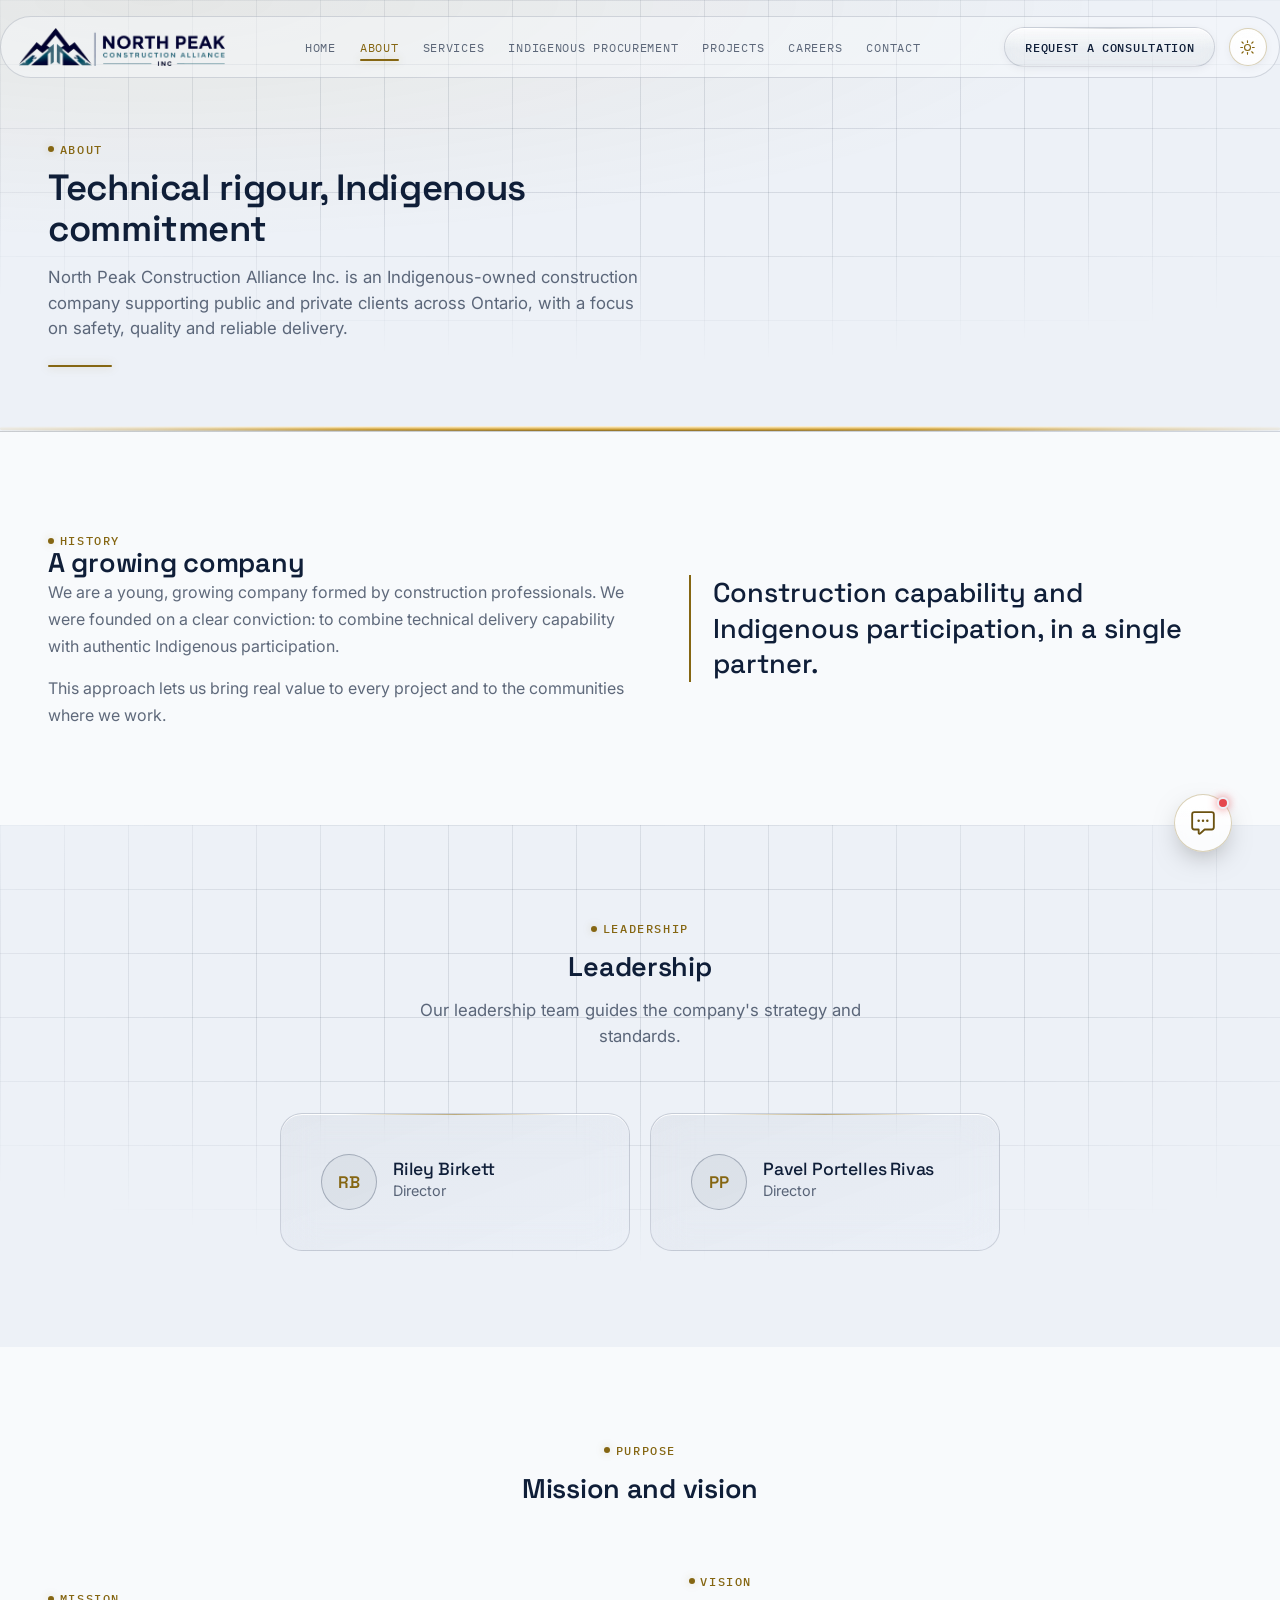
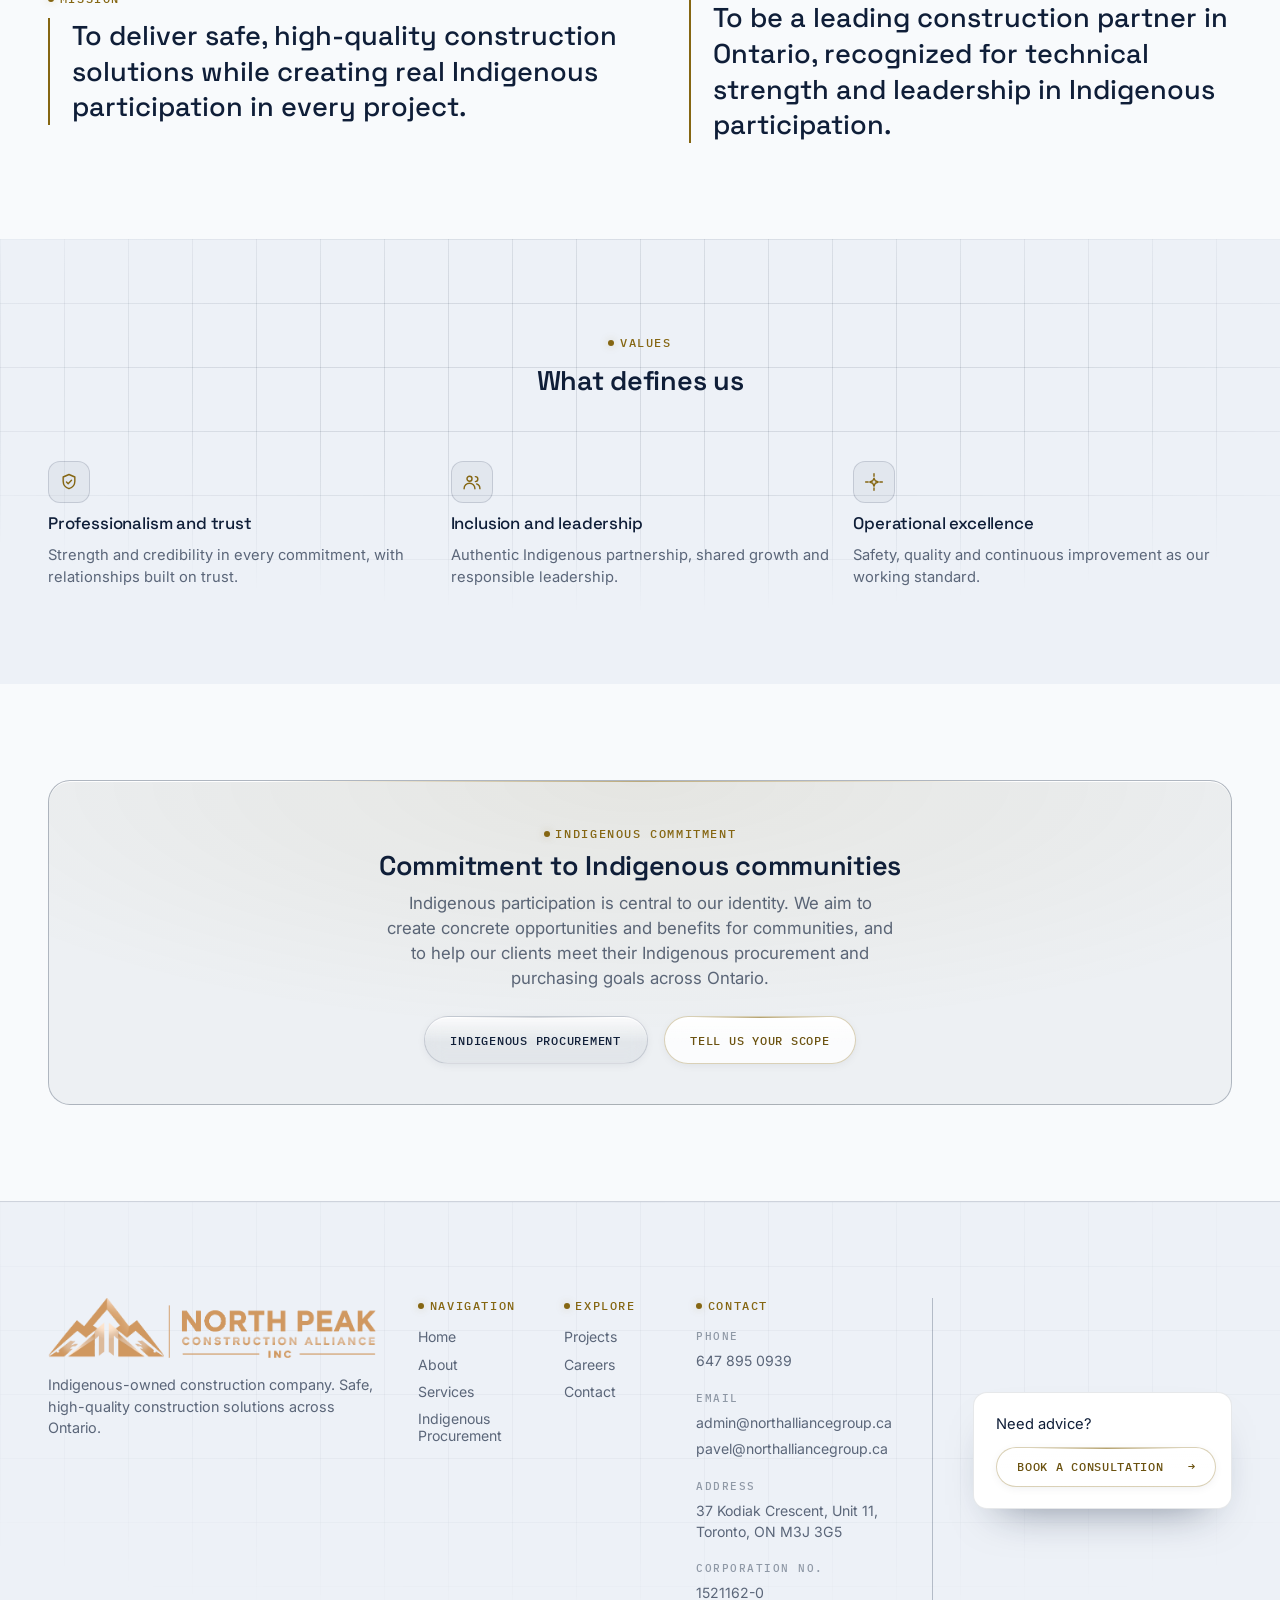
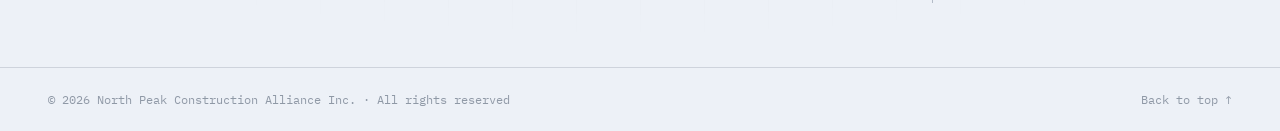
==== about/index.html @ 13656dee "Add files via upload" ====
<!DOCTYPE html>
<html lang="en">
<head>
<meta charset="UTF-8">
<!-- ═══════════════════════════════════════════════════════════
     TRANSICIONES ENTRE PÁGINAS (View Transitions API)
     Activa el fundido nativo del navegador al navegar entre páginas.
     Elimina el parpadeo blanco que aparecía en cada clic.
     Es una API NATIVA: sin librerías, sin peso añadido. Los navegadores
     que no la soportan simplemente navegan como siempre — no se rompe
     nada. La animación en sí se define en layout.css.
═══════════════════════════════════════════════════════════ -->
<meta name="view-transition" content="same-origin">
<!-- Aplica el tema guardado ANTES de que se pinte la página, para
     evitar un parpadeo (flash) del tema por defecto al cargar. -->
<script>
(function () {
  try {
    var saved = localStorage.getItem('etexca-theme');
    document.documentElement.setAttribute('data-theme', saved === 'dark' ? 'dark' : 'light');
  } catch (e) {
    document.documentElement.setAttribute('data-theme', 'dark');
  }
})();
</script>
<meta name="viewport" content="width=device-width, initial-scale=1.0">
<title>About — North Peak Construction Alliance</title>
<meta name="description" content="North Peak Construction Alliance Inc.: an Indigenous-owned construction company. Meet our leadership and learn our history, mission, vision and values.">

<!-- ASUNCIÓN: dominio placeholder — reemplazar cuando exista el dominio real -->
<link rel="canonical" href="https://northalliancegroup.ca/about">

<!-- Open Graph / redes sociales -->
<meta property="og:type" content="website">
<meta property="og:url" content="https://northalliancegroup.ca/about">
<meta property="og:site_name" content="North Peak Construction Alliance">
<meta property="og:title" content="About — North Peak Construction Alliance">
<meta property="og:description" content="North Peak Construction Alliance Inc.: an Indigenous-owned construction company. Meet our leadership and learn our history, mission, vision and values.">
<meta property="og:locale" content="en_CA">
<meta property="og:image" content="https://northalliancegroup.ca/images/og-image.jpg">
<meta property="og:image:width" content="1200">
<meta property="og:image:height" content="630">
<meta property="og:image:alt" content="North Peak Construction Alliance Inc. — Indigenous-owned construction, Ontario-wide">

<meta name="twitter:card" content="summary_large_image">
<meta name="twitter:title" content="About — North Peak Construction Alliance">
<meta name="twitter:image" content="https://northalliancegroup.ca/images/og-image.jpg">
<meta name="twitter:description" content="North Peak Construction Alliance Inc.: an Indigenous-owned construction company. Meet our leadership and learn our history, mission, vision and values.">

<meta name="robots" content="index, follow, max-image-preview:large, max-snippet:-1, max-video-preview:-1">
<meta name="theme-color" content="#EDF1F7" media="(prefers-color-scheme: light)">
<meta name="theme-color" content="#070C16" media="(prefers-color-scheme: dark)">
<link rel="icon" href="/favicon.svg" type="image/svg+xml">

<!-- Tipografías del sistema de diseño v2 (Space Grotesk / Inter / IBM Plex Mono) -->
<link rel="preconnect" href="https://fonts.googleapis.com">
<link rel="preconnect" href="https://fonts.gstatic.com" crossorigin>
<link href="https://fonts.googleapis.com/css2?family=Space+Grotesk:wght@500;600&family=Inter:wght@400;500;600&family=IBM+Plex+Mono:wght@400;500&display=swap" rel="stylesheet">

<link rel="stylesheet" href="/css/tokens.css?v=63">
<link rel="stylesheet" href="/css/style.css?v=63">
<link rel="stylesheet" href="/css/layout.css?v=63">
<link rel="stylesheet" href="/css/header.css?v=63">
<link rel="stylesheet" href="/css/components.css?v=63">
<link rel="stylesheet" href="/css/chatbot.css?v=4">

<!-- ═══ Google Search Console: pega tu código de verificación (método "etiqueta HTML") ═══ -->
<meta name="google-site-verification" content="xJvoHJ7ZN1tag7xE8sJ88pCRUm-I1h6pEgs8XWe0L8o">

<!-- ═══ Google Analytics (GA4): reemplaza G-XXXXXXXXXX por tu ID de medición real ═══ -->
<script async src="https://www.googletagmanager.com/gtag/js?id=G-XXXXXXXXXX"></script>
<script>
  window.dataLayer = window.dataLayer || [];
  function gtag(){dataLayer.push(arguments);}
  gtag('js', new Date());
  gtag('config', 'G-XXXXXXXXXX');
</script>

<!-- Datos estructurados (Schema.org) — así entiende Google qué es la
     empresa, dónde está y qué ofrece. Habilita resultados enriquecidos. -->
<script type="application/ld+json">
{
  "@context": "https://schema.org",
  "@graph": [
    {
      "@type": "BreadcrumbList",
      "@id": "https://northalliancegroup.ca/about#breadcrumb",
      "itemListElement": [
        {
          "@type": "ListItem",
          "position": 1,
          "name": "Home",
          "item": "https://northalliancegroup.ca/"
        },
        {
          "@type": "ListItem",
          "position": 2,
          "name": "About",
          "item": "https://northalliancegroup.ca/about"
        }
      ]
    },
    {
      "@type": "AboutPage",
      "@id": "https://northalliancegroup.ca/about#webpage",
      "url": "https://northalliancegroup.ca/about",
      "name": "About — North Peak Construction Alliance",
      "description": "North Peak Construction Alliance Inc.: an Indigenous-owned construction company. Meet our leadership and learn our history, mission, vision and values.",
      "isPartOf": {
        "@id": "https://northalliancegroup.ca/#website"
      },
      "about": {
        "@id": "https://northalliancegroup.ca/#organization"
      },
      "inLanguage": "en-CA",
      "primaryImageOfPage": {
        "@type": "ImageObject",
        "url": "https://northalliancegroup.ca/images/og-image.jpg"
      },
      "breadcrumb": {
        "@id": "https://northalliancegroup.ca/about#breadcrumb"
      }
    },
    {
      "@type": "Organization",
      "@id": "https://northalliancegroup.ca/#organization",
      "name": "North Peak Construction Alliance Inc.",
      "url": "https://northalliancegroup.ca/"
    }
  ]
}
</script>
</head>
<body>

<!-- ═══════════════════════════════════════════
     HEADER — BLOQUE COMPARTIDO (idéntico en las 7 páginas).
     Lo único que cambia respecto a index.html: aria-current="page"
     está en el enlace "Nosotros".
═══════════════════════════════════════════════ -->
<header class="site-header">
  <div class="container site-header__row">
    <a href="/" class="site-header__mark" aria-label="North Peak Construction Alliance — Home">
      <img class="site-header__logo site-header__logo--dark" src="/images/logo-horizontal.webp" alt="North Peak Construction Alliance Inc.">
      <img class="site-header__logo site-header__logo--light" src="/images/logo-horizontal-light.webp" alt="" aria-hidden="true">
      <img class="site-header__logo site-header__logo--mark" src="/images/logo-mark.webp" alt="" aria-hidden="true">
      <img class="site-header__logo site-header__logo--mark-light" src="/images/logo-mark-light.webp" alt="" aria-hidden="true">
    </a>
    <nav class="site-nav" id="site-nav">
      <a href="/">Home</a>
      <a href="/about" aria-current="page">About</a>
      <a href="/services">Services</a>
      <a href="/indigenous-procurement">Indigenous Procurement</a>
      <a href="/projects">Projects</a>
      <a href="/careers">Careers</a>
      <a href="/contact">Contact</a>
      <a href="/contact" class="site-nav__cta btn btn--ghost btn--sm">Request a consultation</a>
      <div class="site-nav__tools">
        <a class="wa-btn" href="https://wa.me/16478950939" target="_blank" rel="noopener" aria-label="WhatsApp">
          <svg viewBox="0 0 24 24" width="16" height="16" fill="currentColor" aria-hidden="true">
            <path d="M12.04 2C6.58 2 2.13 6.45 2.13 11.91c0 1.75.46 3.45 1.32 4.95L2 22l5.25-1.38a9.9 9.9 0 0 0 4.79 1.22h.01c5.46 0 9.91-4.45 9.91-9.91S17.5 2 12.04 2Zm0 18.02h-.01a8.2 8.2 0 0 1-4.19-1.15l-.3-.18-3.12.82.83-3.04-.2-.31a8.15 8.15 0 0 1-1.26-4.35c0-4.53 3.7-8.22 8.25-8.22 2.2 0 4.27.86 5.83 2.42a8.16 8.16 0 0 1 2.41 5.81c0 4.53-3.7 8.2-8.24 8.2Zm4.52-6.15c-.25-.13-1.47-.72-1.69-.8-.23-.09-.39-.13-.56.12-.16.25-.64.8-.78.97-.14.16-.29.18-.54.06-.25-.13-1.05-.39-1.99-1.23-.74-.65-1.23-1.46-1.38-1.71-.14-.25-.01-.38.11-.51.11-.11.25-.29.37-.43.13-.14.17-.25.25-.41.08-.16.04-.31-.02-.43-.06-.12-.56-1.35-.76-1.84-.2-.48-.4-.42-.56-.43h-.48c-.16 0-.43.06-.65.31-.22.25-.85.83-.85 2.03s.87 2.35.99 2.51c.12.16 1.71 2.61 4.15 3.66.58.25 1.03.4 1.38.51.58.19 1.11.16 1.53.1.47-.07 1.47-.6 1.68-1.18.21-.58.21-1.07.14-1.18-.06-.11-.22-.17-.47-.29Z"/>
          </svg>
          <span>WhatsApp</span>
        </a>
      <button type="button" class="theme-toggle theme-toggle--nav" id="theme-toggle-nav" aria-label="Toggle theme" aria-pressed="false" title="Toggle theme">
          <span class="theme-toggle__icon theme-toggle__icon--sun" aria-hidden="true">
            <svg viewBox="0 0 24 24" fill="none" stroke="currentColor" stroke-width="1.6" stroke-linecap="round">
              <circle cx="12" cy="12" r="4.2"></circle>
              <line x1="12" y1="2.5" x2="12" y2="5"></line>
              <line x1="12" y1="19" x2="12" y2="21.5"></line>
              <line x1="4.2" y1="4.2" x2="6" y2="6"></line>
              <line x1="18" y1="18" x2="19.8" y2="19.8"></line>
              <line x1="2.5" y1="12" x2="5" y2="12"></line>
              <line x1="19" y1="12" x2="21.5" y2="12"></line>
              <line x1="4.2" y1="19.8" x2="6" y2="18"></line>
              <line x1="18" y1="6" x2="19.8" y2="4.2"></line>
            </svg>
          </span>
          <span class="theme-toggle__icon theme-toggle__icon--moon" aria-hidden="true">
            <svg viewBox="0 0 24 24" fill="none" stroke="currentColor" stroke-width="1.6" stroke-linecap="round" stroke-linejoin="round">
              <path d="M20 14.5A8.5 8.5 0 1 1 9.5 4a7 7 0 0 0 10.5 10.5z"></path>
            </svg>
          </span>
        </button>
        </div>
    </nav>
    <div class="site-header__actions">
      <a href="/contact" class="btn btn--ghost btn--sm site-header__cta"><span class="btn__full">Request a consultation</span><span class="btn__short">Consultation</span></a>
      <button type="button" class="theme-toggle" id="theme-toggle" aria-label="Toggle theme" aria-pressed="false" title="Toggle theme">
        <span class="theme-toggle__icon theme-toggle__icon--sun" aria-hidden="true">
          <svg viewBox="0 0 24 24" fill="none" stroke="currentColor" stroke-width="1.6" stroke-linecap="round">
            <circle cx="12" cy="12" r="4.2"></circle>
            <line x1="12" y1="2.5" x2="12" y2="5"></line>
            <line x1="12" y1="19" x2="12" y2="21.5"></line>
            <line x1="4.2" y1="4.2" x2="6" y2="6"></line>
            <line x1="18" y1="18" x2="19.8" y2="19.8"></line>
            <line x1="2.5" y1="12" x2="5" y2="12"></line>
            <line x1="19" y1="12" x2="21.5" y2="12"></line>
            <line x1="4.2" y1="19.8" x2="6" y2="18"></line>
            <line x1="18" y1="6" x2="19.8" y2="4.2"></line>
          </svg>
        </span>
        <span class="theme-toggle__icon theme-toggle__icon--moon" aria-hidden="true">
          <svg viewBox="0 0 24 24" fill="none" stroke="currentColor" stroke-width="1.6" stroke-linecap="round" stroke-linejoin="round">
            <path d="M20 14.5A8.5 8.5 0 1 1 9.5 4a7 7 0 0 0 10.5 10.5z"></path>
          </svg>
        </span>
      </button>
    </div>
    <button class="site-header__toggle" id="nav-toggle" aria-label="Open menu" aria-expanded="false">
      <span></span><span></span><span></span>
    </button>
  </div>
</header>

<!-- ═══════════════════════════════════════════
     § CABECERA DE PÁGINA (banner sin foto)
═══════════════════════════════════════════════ -->
<section class="page-hero grid-texture" id="nosotros">
  <div class="container">
    <div class="page-hero__inner reveal">
      <span class="readout">About</span>
      <h1>Technical rigour, Indigenous commitment</h1>
      <p class="lede">North Peak Construction Alliance Inc. is an Indigenous-owned construction company supporting public and private clients across Ontario, with a focus on safety, quality and reliable delivery.</p>
      <div class="page-hero__rule"></div>
    </div>
  </div>
</section>

<!-- ═══════════════════════════════════════════
     § HISTORIA — split texto / declaración
═══════════════════════════════════════════════ -->
<section class="section" id="historia" style="background:var(--void-soft);">
  <div class="container split">
    <div class="reveal reveal-left">
      <span class="readout">History</span>
      <h2>A growing company</h2>
      <p>We are a young, growing company formed by construction professionals. We were founded on a clear conviction: to combine technical delivery capability with authentic Indigenous participation.</p>
      <p>This approach lets us bring real value to every project and to the communities where we work.</p>
    </div>
    <div class="reveal reveal-right">
      <p class="statement">Construction capability and Indigenous participation, in a single partner.</p>
    </div>
  </div>
</section>

<!-- ═══════════════════════════════════════════
     § DIRECCIÓN — tarjetas de perfil (iniciales)
═══════════════════════════════════════════════ -->
<section class="section grid-texture" id="equipo" style="background:var(--void);">
  <div class="container">
    <div class="section-head reveal">
      <span class="readout">Leadership</span>
      <h2>Leadership</h2>
      <p class="lede">Our leadership team guides the company's strategy and standards.</p>
    </div>
    <div class="profile-grid reveal-stagger">
      <div class="profile-card glass-panel reveal" style="--i:0;">
        <span class="profile-card__avatar">RB</span>
        <div><h3>Riley Birkett</h3><p>Director</p></div>
      </div>
      <div class="profile-card glass-panel reveal" style="--i:1;">
        <span class="profile-card__avatar">PP</span>
        <div><h3>Pavel Portelles Rivas</h3><p>Director</p></div>
      </div>
    </div>
  </div>
</section>

<!-- ═══════════════════════════════════════════
     § MISIÓN Y VISIÓN — dos declaraciones a la par
═══════════════════════════════════════════════ -->
<section class="section" id="mvv" style="background:var(--void-soft);">
  <div class="container">
    <div class="section-head reveal">
      <span class="readout">Purpose</span>
      <h2>Mission and vision</h2>
    </div>
    <div class="split">
      <div class="reveal reveal-left">
        <span class="readout">Mission</span>
        <p class="statement" style="margin-top:0.7rem;">To deliver safe, high-quality construction solutions while creating real Indigenous participation in every project.</p>
      </div>
      <div class="reveal reveal-right">
        <span class="readout">Vision</span>
        <p class="statement" style="margin-top:0.7rem;">To be a leading construction partner in Ontario, recognized for technical strength and leadership in Indigenous participation.</p>
      </div>
    </div>
  </div>
</section>

<!-- ═══════════════════════════════════════════
     § VALORES — características con ícono
═══════════════════════════════════════════════ -->
<section class="section grid-texture" id="valores" style="background:var(--void);">
  <div class="container">
    <div class="section-head reveal">
      <span class="readout">Values</span>
      <h2>What defines us</h2>
    </div>
    <div class="feature-grid reveal-stagger">
      <div class="feature reveal reveal-left" style="--i:0;">
        <span class="feature__icon"><svg viewBox="0 0 24 24" fill="none" stroke="currentColor" stroke-width="1.7" stroke-linecap="round" stroke-linejoin="round"><path d="M12 3l7 3v5c0 4.5-3 7.6-7 9-4-1.4-7-4.5-7-9V6z"/><path d="M9 12l2 2 4-4"/></svg></span>
        <h3>Professionalism and trust</h3>
        <p>Strength and credibility in every commitment, with relationships built on trust.</p>
      </div>
      <div class="feature reveal reveal-up" style="--i:1;">
        <span class="feature__icon"><svg viewBox="0 0 24 24" fill="none" stroke="currentColor" stroke-width="1.7" stroke-linecap="round" stroke-linejoin="round"><circle cx="9" cy="8" r="3"/><path d="M2.5 20a6.5 6.5 0 0 1 13 0"/><path d="M16 5.5a3 3 0 0 1 0 6"/><path d="M21.5 20a6 6 0 0 0-4-5.7"/></svg></span>
        <h3>Inclusion and leadership</h3>
        <p>Authentic Indigenous partnership, shared growth and responsible leadership.</p>
      </div>
      <div class="feature reveal reveal-right" style="--i:2;">
        <span class="feature__icon"><svg viewBox="0 0 24 24" fill="none" stroke="currentColor" stroke-width="1.7" stroke-linecap="round" stroke-linejoin="round"><path d="M12 2v3M12 19v3M2 12h3M19 12h3"/><path d="M12 7.5l1.5 3L17 12l-3.5 1.5L12 17l-1.5-3.5L7 12l3.5-1.5z"/></svg></span>
        <h3>Operational excellence</h3>
        <p>Safety, quality and continuous improvement as our working standard.</p>
      </div>
    </div>
  </div>
</section>

<!-- ═══════════════════════════════════════════
     § COMPROMISO INDÍGENA — banda CTA de cierre
═══════════════════════════════════════════════ -->
<section class="section" id="compromiso-indigena" style="background:var(--void-soft);">
  <div class="container">
    <div class="cta-band reveal">
      <span class="readout">Indigenous commitment</span>
      <h2>Commitment to Indigenous communities</h2>
      <p class="lede">Indigenous participation is central to our identity. We aim to create concrete opportunities and benefits for communities, and to help our clients meet their Indigenous procurement and purchasing goals across Ontario.</p>
      <div class="cta-band__actions">
        <a href="/indigenous-procurement" class="btn btn--ghost"><span class="btn__full">Indigenous procurement</span><span class="btn__short">Procurement</span></a>
        <a href="/contact" class="btn btn--primary"><span class="btn__full">Tell us your scope</span><span class="btn__short">Tell us</span></a>
      </div>
    </div>
  </div>
</section>

<!-- ═══════════════════════════════════════════
     FOOTER — BLOQUE COMPARTIDO (idéntico en las 7 páginas).
═══════════════════════════════════════════════ -->
<footer class="site-footer grid-texture">
  <div class="container site-footer__top">
    <div class="site-footer__brand">
      <a href="/" class="site-footer__mark" aria-label="North Peak Construction Alliance — Home">
        <img loading="lazy" decoding="async" class="site-footer__logo site-footer__logo--dark" src="/images/logo-footer-light.webp" alt="North Peak Construction Alliance Inc.">
        <img loading="lazy" decoding="async" class="site-footer__logo site-footer__logo--light" src="/images/logo-horizontal-light.webp" alt="" aria-hidden="true">
      </a>
      <p class="site-footer__tagline">Indigenous-owned construction company. Safe, high-quality construction solutions across Ontario.</p>
    </div>

    <div class="site-footer__col">
      <span class="readout">Navigation</span>
      <nav class="site-footer__links">
        <a href="/">Home</a>
        <a href="/about">About</a>
        <a href="/services">Services</a>
        <a href="/indigenous-procurement">Indigenous Procurement</a>
      </nav>
    </div>

    <div class="site-footer__col">
      <span class="readout">Explore</span>
      <nav class="site-footer__links">
        <a href="/projects">Projects</a>
        <a href="/careers">Careers</a>
        <a href="/contact">Contact</a>
      </nav>
    </div>

    <div class="site-footer__col">
      <span class="readout">Contact</span>
      <ul class="site-footer__contact">
        <li><span class="meta-label">Phone</span><a href="tel:+16478950939" style="color:inherit; text-decoration:none;">647 895 0939</a></li>
        <li><span class="meta-label">Email</span><a href="mailto:admin@northalliancegroup.ca" style="color:inherit; text-decoration:none;">admin@northalliancegroup.ca</a><a href="mailto:pavel@northalliancegroup.ca" style="color:inherit; text-decoration:none;">pavel@northalliancegroup.ca</a></li>
        <li><span class="meta-label">Address</span>37 Kodiak Crescent, Unit 11, Toronto, ON M3J 3G5</li>
        <li><span class="meta-label">Corporation No.</span>1521162-0</li>
      </ul>
    </div>

    <div class="site-footer__aside">
      <div class="site-footer__cta">
        <span class="site-footer__cta-text">Need advice?</span>
        <a href="/contact" class="btn btn--primary btn--sm">Book a consultation<span class="btn__arrow" aria-hidden="true">&#8594;</span></a>
      </div>
    </div>
  </div>

  <div class="container site-footer__bottom">
    <span>© <span id="year"></span> North Peak Construction Alliance Inc. · All rights reserved</span>
    <a href="#top" class="site-footer__top-link">Back to top ↑</a>
  </div>
</footer>

<script src="/js/main.js?v=22"></script>
<script src="/js/chatbot-kb.js?v=4"></script>
<script src="/js/chatbot.js?v=4"></script>

</body>
</html>
---- css/tokens.css ----
/* ═══════════════════════════════════════════════════════════
   TOKENS.CSS — Sistema de diseño — "Navy & Gold"
   ───────────────────────────────────────────────────────────
   DIRECCIÓN DE COLOR (importante para entender el resto):

   El logotipo aprobado por el cliente es azul marino + gris acero
   + blanco (es, literalmente, la Opción A del brief). El sitio
   estaba construido sobre la Opción C (negro / dorado / blanco),
   con TODOS los neutros en tono cálido (crema, marrón-negro). Un
   logo frío rodeado de neutros cálidos se lee como un objeto
   pegado encima — ese era el choque visual.

   Solución: se casan ambas paletas. El AZUL MARINO pasa a ser el
   color ESTRUCTURAL (fondos, texto, bordes, cristal) y el DORADO
   queda como ACENTO real (botones, readouts, líneas, glows). Es la
   combinación clásica de autoridad institucional — la adecuada para
   una constructora que va a licitaciones públicas.

   NOTA: la variable de acento se sigue llamando --cyan por
   compatibilidad con el resto del CSS. Su VALOR es dorado. No
   renombrar: está referenciada en todos los archivos.
═══════════════════════════════════════════════════════════ */

:root {

  /* ─── Superficie base (negro azulado — familia del logo) ─── */
  --void:            #070C16;
  --void-soft:       #0D1524;
  --void-elevated:   #16203A;

  /* ─── Cristal (tinte azul frío) ─── */
  --glass-fill:       rgba(150, 180, 235, 0.06);
  --glass-fill-hover: rgba(150, 180, 235, 0.11);
  --glass-border:     rgba(150, 180, 235, 0.17);
  --glass-border-strong: rgba(150, 180, 235, 0.32);
  --glass-blur:       18px;
  --glass-blur-sm:    10px;

  /* ─── Acento dorado (--cyan por compatibilidad) ─── */
  --cyan:             #D9B863;
  --cyan-dim:         rgba(217, 184, 99, 0.5);
  --cyan-glow:        rgba(217, 184, 99, 0.22);
  --amber:            #C09A3E;
  --amber-dim:        rgba(192, 154, 62, 0.55);

  /* ─── Texto (blanco frío) ─── */
  --text-primary:     #E8EEF9;
  --text-dim:         rgba(232, 238, 249, 0.66);
  --text-faint:       rgba(232, 238, 249, 0.40);
  --text-on-cyan:     #0A1224;

  /* ─── Líneas ─── */
  --rule:             rgba(150, 180, 235, 0.15);
  --rule-strong:      rgba(150, 180, 235, 0.27);

  /* ─── Tipografía ─── */
  --font-display: 'Space Grotesk', 'Helvetica Neue', sans-serif;
  --font-body:    'Inter', -apple-system, BlinkMacSystemFont, sans-serif;
  --font-mono:    'IBM Plex Mono', ui-monospace, SFMono-Regular, monospace;

  --fs-h1:    clamp(1.85rem, 1.1vw + 1.4rem, 2.5rem);
  --fs-h2:    clamp(1.4rem, 0.8vw + 1.05rem, 1.8rem);
  --fs-h3:    clamp(1.02rem, 0.35vw + 0.95rem, 1.15rem);
  --fs-lede:  clamp(0.98rem, 0.25vw + 0.92rem, 1.05rem);
  --fs-body:  1rem;
  --fs-label: 0.72rem;

  --lh-tight:   1.12;
  --lh-normal:  1.5;
  --lh-relaxed: 1.7;

  --ls-label: 0.14em;

  /* ─── Espaciado / grid ─── */
  --gutter:        clamp(1.25rem, 4vw, 3rem);
  --container-max: 1280px;

  --space-1: 0.5rem;
  --space-2: 1rem;
  --space-3: 1.5rem;
  --space-4: 2.5rem;
  --space-5: 4rem;
  --space-6: 6rem;

  /* ─── Bordes / radios ─── */
  --radius-sm: 8px;
  --radius-md: 14px;
  --radius-lg: 22px;
  --radius-pill: 999px;

  /* ═══ MOVIMIENTO ═══
     Tres curvas, cada una con un trabajo distinto. El `ease` por
     defecto del navegador (que el CSS usaba en 20 sitios) es plano y
     sin carácter: acelera y frena por igual, y por eso todo se siente
     genérico. Estas curvas arrancan rápido y frenan despacio, que es
     como se mueven las cosas en el mundo real.

     --ease-out  → LO HABITUAL. Hovers, colores, bordes. Arranca de
                   golpe y frena suave: el usuario percibe respuesta
                   INMEDIATA, que es lo que hace que una interfaz se
                   sienta rápida.
     --ease      → Entradas y movimientos grandes. Frenado muy marcado
                   (completa el 90% del recorrido en el primer tercio).
     --ease-soft → Movimientos continuos y suaves, sin protagonismo. */
  --ease:      cubic-bezier(0.16, 1, 0.3, 1);
  --ease-out:  cubic-bezier(0.22, 1, 0.36, 1);
  --ease-soft: cubic-bezier(0.4, 0, 0.2, 1);

  /* ═══ DURACIONES ═══
     Contraintuitivo pero cierto: RÁPIDO se siente CARO.
     Un hover de 300ms se percibe lento y pesado; a 140ms se siente
     instantáneo y sólido. Las duraciones largas se reservan para
     movimientos grandes, donde la distancia justifica el tiempo. */
  --dur-fast:  140ms;   /* hovers, colores, bordes — respuesta inmediata */
  --dur-base:  260ms;   /* paneles, menús, cambios de estado */
  --dur-slow:  500ms;   /* movimientos amplios */
  --dur-reveal: 700ms;  /* entrada al hacer scroll (antes: 1.3s, pesadísimo) */

  /* ─── Superficies traslúcidas (rgba(var(--x-rgb), alpha)) ─── */
  --surface-rgb:   13, 21, 36;
  --overlay-rgb:    7, 12, 22;
  --radial-accent: rgba(217, 184, 99, 0.10);
  --grid-line:     rgba(150, 180, 235, 0.07);
  /* Cristal del botón primario. El dorado va en el texto y en la luz
     del borde, nunca en el relleno: de ahí la sensación de calidad. */
  --btn-glass:     rgba(10, 18, 34, 0.72);
  --btn-text:      #E8C87A;   /* dorado claro: sobre cristal OSCURO */
  --btn-edge:      rgba(217, 184, 99, 0.35);
  --btn-sheen:            rgba(255, 255, 255, 0.06);  /* brillo superior */
  --btn-inner-light:      rgba(255, 255, 255, 0.10);
  --btn-inner-light-hover:rgba(255, 255, 255, 0.16);
  --btn-drop:             rgba(0, 0, 0, 0.40);        /* sombra proyectada */
  --btn-drop-hover:       rgba(0, 0, 0, 0.55);
  --btn-ghost-light:      rgba(255, 255, 255, 0.65);  /* luz del ghost: neutra */
  --btn-ghost-glow:       rgba(255, 255, 255, 0.07);

  /* ─── Capas ─── */
  --z-header:      100;
  --z-cta:         90;
  --z-hero-content: 5;
}

/* ═══════════════════════════════════════════════════════════
   MODO CLARO — [data-theme="light"] en <html>.
   ───────────────────────────────────────────────────────────
   Neutros FRÍOS (blanco perla / gris azulado), no crema cálida:
   así el azul marino del logo se asienta de forma natural en vez
   de leerse como un cuerpo extraño. El texto principal ES azul
   marino — el mismo tono del logo — lo que convierte al logotipo
   en el ancla cromática de la página, no en la excepción.
   El dorado se oscurece a bronce para conservar contraste AA
   sobre fondo claro, y se usa con moderación: es acento, no relleno.
═══════════════════════════════════════════════════════════ */
html[data-theme="light"] {
  --void:            #EDF1F7;
  --void-soft:       #F8FAFC;
  --void-elevated:   #DFE6F0;

  /* Cristal con tinte AZUL (antes marrón): unifica con el logo */
  --glass-fill:       rgba(15, 32, 62, 0.045);
  --glass-fill-hover: rgba(15, 32, 62, 0.09);
  --glass-border:     rgba(15, 32, 62, 0.15);
  --glass-border-strong: rgba(15, 32, 62, 0.28);

  /* Dorado → bronce profundo: mantiene el carácter de la Opción C
     con el contraste que exige un fondo claro. */
  --cyan:             #856612;
  --cyan-dim:         rgba(138, 106, 20, 0.55);
  --cyan-glow:        rgba(138, 106, 20, 0.15);
  --amber:            #705411;
  --amber-dim:        rgba(112, 84, 17, 0.5);

  /* Texto en AZUL MARINO — el mismo del logotipo */
  --text-primary:     #0F1E38;
  --text-dim:         rgba(15, 30, 56, 0.66);
  --text-faint:       rgba(15, 30, 56, 0.42);
  --text-on-cyan:     #FFFFFF;

  --rule:             rgba(15, 32, 62, 0.14);
  --rule-strong:      rgba(15, 32, 62, 0.26);

  --surface-rgb:      248, 250, 252;
  --overlay-rgb:      237, 241, 247;
  --radial-accent:    rgba(138, 106, 20, 0.08);
  --grid-line:        rgba(15, 32, 62, 0.11);
  /* Cristal CLARO para el tema claro: blanco translúcido con un velo
     cálido. El dorado sigue en el texto y la luz del borde, igual que
     en oscuro, pero sobre una base clara — así el botón pertenece a su
     tema en vez de parecer un recorte del modo oscuro. */
  --btn-glass:        rgba(255, 255, 255, 0.78);
  --btn-text:         #6B5210;   /* bronce oscuro: sobre cristal CLARO, legible */
  --btn-edge:         rgba(133, 102, 18, 0.30);
  /* En claro las sombras son AZULES SUAVES, no negras: una sombra negra
     sobre fondo perla ensucia y delata el "modo oscuro mal adaptado". */
  --btn-sheen:            rgba(255, 255, 255, 0.85);
  --btn-inner-light:      rgba(255, 255, 255, 0.95);
  --btn-inner-light-hover:rgba(255, 255, 255, 1);
  --btn-drop:             rgba(15, 30, 56, 0.12);
  --btn-drop-hover:       rgba(15, 30, 56, 0.20);
  --btn-ghost-light:      rgba(15, 30, 56, 0.35);     /* luz del ghost en claro */
  --btn-ghost-glow:       rgba(15, 30, 56, 0.05);
}
---- css/style.css ----
/* ═══════════════════════════════════════════════
   ETEXCA — style.css
   ───────────────────────────────────────────────
   Responsabilidad única: reset + tipografía base.
   Tokens en tokens.css, estructura en layout.css,
   header en header.css, componentes en components.css.
═══════════════════════════════════════════════ */

*, *::before, *::after {
  box-sizing: border-box;
  margin: 0;
  padding: 0;
}

html {
  scroll-behavior: smooth;
  font-size: 16px;
}

body {
  font-family: var(--font-body);
  background: var(--void);
  color: var(--text-primary);
  overflow-x: hidden;
  -webkit-font-smoothing: antialiased;
  transition: background-color 0.4s ease, color 0.4s ease;
}

img { max-width: 100%; display: block; }
a { color: inherit; }
button { font-family: inherit; cursor: pointer; }

::selection {
  background: var(--cyan-glow);
  color: var(--text-primary);
}

/* ═══════════════════════════════════════════════
   TIPOGRAFÍA BASE
═══════════════════════════════════════════════ */
h1, h2, h3, h4 {
  font-family: var(--font-display);
  line-height: var(--lh-tight);
  letter-spacing: -0.01em;
}

h1 { font-size: var(--fs-h1); font-weight: 600; }
h2 { font-size: var(--fs-h2); font-weight: 600; }
h3 { font-size: var(--fs-h3); font-weight: 500; }

p {
  font-size: var(--fs-body);
  line-height: var(--lh-relaxed);
}

.lede {
  font-size: var(--fs-lede);
  line-height: var(--lh-normal);
  color: var(--text-dim);
  max-width: 46ch;
}

/* Readout mono: etiquetas técnicas tipo "visor BIM" — coordenadas,
   escalas, referencias de sección. Sustituye a la numeración § */
.readout {
  font-family: var(--font-mono);
  font-size: var(--fs-label);
  font-weight: 500;
  letter-spacing: var(--ls-label);
  text-transform: uppercase;
  color: var(--cyan);
  display: inline-flex;
  align-items: center;
  gap: 0.5em;
}

.readout::before {
  content: '';
  width: 6px;
  height: 6px;
  border-radius: 50%;
  background: var(--cyan);
  box-shadow: 0 0 8px 1px var(--cyan-glow);
  flex-shrink: 0;
}

.meta-label {
  font-family: var(--font-mono);
  font-size: var(--fs-label);
  font-weight: 500;
  letter-spacing: var(--ls-label);
  text-transform: uppercase;
  color: var(--text-faint);
}

/* ═══════════════════════════════════════════════
   ACCESIBILIDAD
═══════════════════════════════════════════════ */
a:focus-visible,
button:focus-visible,
input:focus-visible,
textarea:focus-visible {
  outline: 2px solid var(--cyan);
  outline-offset: 3px;
  border-radius: 4px;
}

@media (prefers-reduced-motion: reduce) {
  html { scroll-behavior: auto; }
  body { transition: none; }
  * { animation-duration: 0.01ms !important; transition-duration: 0.01ms !important; }
}
---- css/layout.css ----
/* ═══════════════════════════════════════════════
   ETEXCA — layout.css
   ───────────────────────────────────────────────
   Responsabilidad única: estructura de página — contenedores,
   secciones full-bleed, hero/banner con imagen, textura de
   retícula ("blueprint grid") y el elemento firma: brackets de
   viewport tipo software BIM/CAD alrededor de paneles de cristal.

   PRINCIPIO CLAVE (hero + banner): la página se adapta a la
   imagen, no al revés. hero-bg.webp y servicios-bg.webp miden
   1600×667 px reales (ratio 2.398:1 — fijo, no se toca). Los
   marcos .hero__frame / .banner__frame usan
   `aspect-ratio: 1600 / 667`, EXACTAMENTE esa proporción, así
   que object-fit:cover nunca tiene que recortar ni un píxel: el
   marco y la imagen siempre tienen la misma forma, en cualquier
   ancho de pantalla. No hay huecos porque no hay descuadre que
   rellenar, y no hay zoom porque no hace falta agrandar nada
   para tapar bordes.
═══════════════════════════════════════════════ */

/* Nada puede desbordar a lo ancho: si algo se pasa un pixel, el móvil
   permite arrastrar la página a los lados y todo "se rompe". */
html,
body { overflow-x: clip; }

.container {
  max-width: var(--container-max);
  margin: 0 auto;
  padding-left: var(--gutter);
  padding-right: var(--gutter);
}

/* ─── Reveal al hacer scroll (js/main.js via IntersectionObserver) ─── */
.reveal {
  opacity: 0;
  transform: translateY(30px);
  /* --ease es una curva de "frenado brusco": completa ~90% del
     movimiento en el primer tercio del tiempo, así que aunque la
     duración sea larga, el ojo la percibe como un salto instantáneo
     seguido de nada. --ease-soft distribuye el movimiento de forma
     mucho más pareja durante toda la duración — por eso se elige
     aquí en vez de --ease. */
  transition: opacity var(--dur-reveal) var(--ease-soft), transform var(--dur-reveal) var(--ease-soft);
}
.reveal.is-visible { opacity: 1; transform: translateY(0); }

/* Contenido ya visible al cargar la página: aparece en su posición
   final SIN transición ni desplazamiento. Evita el "salto" de todo el
   contenido de la primera pantalla en cada carga. */
.reveal.no-anim,
.reveal-left.no-anim,
.reveal-right.no-anim {
  opacity: 1 !important;
  transform: none !important;
  transition: none !important;
}
/* Delay entre elementos de un grupo, subido a 160ms para que la
   cascada (tarjetas de servicios, tarjetas de eje) se lea como una
   secuencia clara, una por una. */
.reveal-stagger > * { transition-delay: calc(var(--i, 0) * 160ms); }

/* Variantes direccionales — se combinan con .reveal (que aporta
   opacity + transition); solo cambian el eje de entrada. */
.reveal-left { transform: translateX(-64px); }
.reveal-left.is-visible { transform: translateX(0); }
.reveal-right { transform: translateX(64px); }
.reveal-right.is-visible { transform: translateX(0); }

/* Entrada desde abajo — para la tarjeta central de un trío, cuando las
   laterales entran desde los costados. */
.reveal-up { transform: translateY(48px); }
.reveal-up.is-visible { transform: translateY(0); }
.reveal-up.no-anim { transform: none; }

@media (prefers-reduced-motion: reduce) {
  .reveal, .reveal-left, .reveal-right { opacity: 1; transform: none; transition: none; }
}

/* Compensar el header fijo al hacer scroll a anclas internas */
section[id] { scroll-margin-top: 6rem; }

/* ═══════════════════════════════════════════════
   TEXTURA DE FONDO — retícula de plano técnico
═══════════════════════════════════════════════ */
.grid-texture {
  position: relative;
}
.grid-texture::after {
  content: '';
  position: absolute;
  inset: 0;
  z-index: 0;
  pointer-events: none;
  background-image:
    linear-gradient(var(--grid-line) 1px, transparent 1px),
    linear-gradient(90deg, var(--grid-line) 1px, transparent 1px);
  background-size: 64px 64px;
  mask-image: radial-gradient(ellipse 80% 60% at 50% 30%, black 40%, transparent 90%);
}

/* ═══════════════════════════════════════════════
   SECCIONES
═══════════════════════════════════════════════ */
.section {
  position: relative;
  padding: var(--space-6) 0;
  transition: background-color var(--dur-base) var(--ease-out);
}

.grid-texture > .container { position: relative; z-index: 2; }

.section-head {
  max-width: 62ch;
  margin: 0 auto var(--space-5);
  text-align: center;
  display: flex;
  flex-direction: column;
  align-items: center;
  gap: var(--space-2);
}

/* ═══════════════════════════════════════════════
   HERO
   .hero__frame es el ÚNICO hijo en flujo normal de .hero, así
   que la altura de .hero queda definida exactamente por la
   altura real de la imagen (padding-top de despeje del header +
   altura del marco + padding-bottom de respiro). .hero__panel-wrap
   es un hermano: en escritorio se saca del flujo (position:
   absolute; inset:0) y por eso queda mapeado EXACTAMENTE sobre
   la caja de contenido de .hero — que es la caja del marco. En
   móvil vuelve a flujo normal y cae debajo de la imagen.
═══════════════════════════════════════════════ */
.hero {
  position: relative;
  background: var(--void);
  /* Sin padding-top: el marco de imagen arranca en el borde
     superior absoluto de la página. El header flotante es
     position:fixed y de cristal translúcido, así que se posa
     ENCIMA de la imagen en vez de empujarla hacia abajo — la
     imagen llega literalmente al tope, sin acercarla ni recortarla. */
}

.hero__frame {
  position: relative;
  isolation: isolate;
  width: 100%;
  aspect-ratio: 1600 / 667;
  overflow: hidden;
}

.hero__frame-img {
  position: absolute;
  inset: 0;
  z-index: -2;
  width: 100%;
  height: 100%;
  object-fit: cover;
  object-position: center;
  transition: opacity var(--dur-slow) var(--ease-out);
}

/* Las dos versiones (día/noche) ocupan la MISMA caja, superpuestas.
   Cuál se ve depende solo de data-theme en <html> — ambas ya están
   descargadas de entrada, así que el cambio es un fundido puro en
   CSS, nunca una espera de red. Esto es lo que evita el "salto"
   donde una mitad de la página cambiaba antes que la otra. */
.hero__frame-img--light { opacity: 0; }
html[data-theme="light"] .hero__frame-img--dark { opacity: 0; }
html[data-theme="light"] .hero__frame-img--light { opacity: 1; }

.hero__frame-overlay {
  position: absolute;
  inset: 0;
  z-index: -1;
  /* SCRIM CINEMATOGRÁFICO.
     El texto del hero es BLANCO en los dos temas: es la única forma
     de garantizar legibilidad sobre una foto (en claro, el cielo es
     brillante; en oscuro, la noche). Para sostener ese blanco hace
     falta una base oscura — por eso el degradado usa un azul profundo
     FIJO y no var(--void): si usara la variable, en tema claro la base
     sería blanca y el texto desaparecería.
     El degradado sube desde abajo, así deja intactos el cielo, la
     Torre CN, la bandera y las grúas (que viven en los dos tercios
     superiores) y solo oscurece la franja donde se apoya el texto. */
  background: linear-gradient(
    180deg,
    transparent 22%,
    rgba(7, 12, 22, 0.38) 48%,
    rgba(7, 12, 22, 0.78) 74%,
    #070C16 100%
  );
}

.hero__panel-wrap {
  padding-top: var(--space-3);
  padding-bottom: var(--space-5);
}

.hero__panel {
  max-width: 620px;
  padding: var(--space-3) var(--space-4);
}

/* LOGO DEL HERO — reemplaza la antigua tarjeta de presentación.
   Va CENTRADO sobre la imagen de portada. Las dos versiones (marina
   para tema claro, plateada para tema oscuro) ocupan la MISMA caja
   superpuestas y hacen crossfade solo con data-theme — ambas ya
   descargadas, sin espera de red. La sombra viene en el propio
   archivo (canal alfa), no es un box-shadow de CSS.
   OJO: el tema por defecto es el CLARO, así que la versión visible
   por defecto es la marina, y la excepción es [data-theme="dark"]. */
.hero__logo {
  position: relative;
  width: min(440px, 68%);
  aspect-ratio: 1166 / 777;
  margin: 0 auto;
}

.hero__logo-img {
  position: absolute;
  inset: 0;
  width: 100%;
  height: 100%;
  object-fit: contain;
  transition: opacity var(--dur-slow) var(--ease-out);
}

.hero__logo-img--light { opacity: 0; }
html[data-theme="dark"] .hero__logo-img--dark { opacity: 0; }
html[data-theme="dark"] .hero__logo-img--light { opacity: 1; }

@media (max-width: 640px) {
  .hero__logo { width: min(280px, 78%); }
}

.hero__brand {
  font-family: var(--font-display);
  font-weight: 600;
  font-size: clamp(1.7rem, 2.1vw + 1rem, 2.75rem);
  letter-spacing: 0.01em;
  color: var(--text-primary);
}

.hero__panel .lede {
  margin-top: 0.6rem;
  max-width: 52ch;
}

.hero__actions {
  display: flex;
  flex-direction: row;
  flex-wrap: wrap;
  gap: 1rem;
  margin-top: var(--space-3);
}

/* Móvil: los botones al centro y con aire por arriba y por abajo. */
@media (max-width: 859px) {
  .hero__actions {
    justify-content: center;
    margin-top: var(--space-4);
    margin-bottom: var(--space-2);
  }
}

@media (min-width: 860px) {
  .hero__panel-wrap {
    position: absolute;
    inset: 0;
    display: flex;
    align-items: center;
    padding-top: 0;
    padding-bottom: 0;
    pointer-events: none;
  }
  .hero__panel-wrap { align-items: flex-end; padding-bottom: var(--space-5); }
  .hero__panel-wrap .container { pointer-events: auto; width: 100%; }
}

/* ═══════════════════════════════════════════════
   BANNER (Diferenciadores)
   .banner__hero agrupa marco + panel, con la misma técnica que
   el hero (marco en flujo normal define la altura, panel se
   superpone via absolute en escritorio). El trait-grid (3
   tarjetas de eje) vive FUERA de .banner__hero, en flujo normal
   sobre el fondo sólido de la sección — nunca compite por
   espacio con la imagen ni se sale del encuadre.
═══════════════════════════════════════════════ */
.banner {
  position: relative;
  background: var(--void-soft);
  transition: background-color var(--dur-base) var(--ease-out);
  /* Sin padding-top: .banner__hero (el marco de imagen) debe
     empezar exactamente donde termina el padding-bottom de la
     sección de Servicios — un solo respiro, no dos apilados.
     El padding-bottom se conserva para dar aire al trait-grid
     antes de la sección de Contacto. */
  padding: 0 0 var(--space-4) 0;
}

.banner__hero {
  position: relative;
  margin-bottom: var(--space-4);
}

.banner__frame {
  position: relative;
  isolation: isolate;
  width: 100%;
  aspect-ratio: 1600 / 667;
  overflow: hidden;
}

.banner__frame-img {
  position: absolute;
  inset: 0;
  z-index: -2;
  width: 100%;
  height: 100%;
  object-fit: cover;
  object-position: center;
  transition: opacity var(--dur-slow) var(--ease-out);
}

.banner__frame-img--light { opacity: 0; }
html[data-theme="light"] .banner__frame-img--dark { opacity: 0; }
html[data-theme="light"] .banner__frame-img--light { opacity: 1; }

.banner__frame-overlay {
  position: absolute;
  inset: 0;
  z-index: -1;
  /* El difusor superior funde a --void porque esa es la sección
     que hay ARRIBA (Servicios). El difusor inferior funde a
     --void-soft porque esa es la propia sección del banner (donde
     vive el trait-grid). Usar el mismo color arriba y abajo era el
     error: --void-soft no coincide con el fondo real de Servicios,
     así que el borde superior quedaba visible. */
  background:
    linear-gradient(180deg, var(--void) 0%, transparent 14%, transparent 86%, var(--void-soft) 100%),
    linear-gradient(to left, rgba(var(--overlay-rgb),0.7) 0%, rgba(var(--overlay-rgb),0.38) 42%, transparent 68%);
}

.banner__panel-wrap {
  padding-top: var(--space-3);
}

.banner__panel { max-width: 480px; }

.banner__panel h2 {
  font-size: clamp(1.4rem, 1.6vw + 1rem, 2.1rem);
}

@media (min-width: 860px) {
  .banner__panel-wrap {
    position: absolute;
    inset: 0;
    display: flex;
    align-items: center;
    justify-content: flex-end;
    padding-top: 0;
    pointer-events: none;
  }
  .banner__panel-wrap .container { pointer-events: auto; width: 100%; display: flex; justify-content: flex-end; }
}

/* El trait-grid ya trae margin-top propio desde components.css
   (pensado para cuando vivía dentro de .banner .container, justo
   debajo del panel). Ahora que .banner__hero ya aporta su propio
   margin-bottom, se anula ese margin-top extra para no duplicar
   el espaciado vertical. */
.banner .trait-grid {
  margin-top: 0;
  position: relative;
  z-index: 2;
}

/* ═══════════════════════════════════════════════
   .viewport — antes dibujaba brackets de esquina tipo
   CAD/BIM en el panel del hero y el formulario. Se retiró
   por pedido del cliente (rompía la estética del cristal).
   La clase se deja como no-op por compatibilidad; el look
   de cristal ahora vive solo en .glass-panel.
═══════════════════════════════════════════════ */
.viewport {
  position: relative;
}

/* ═══════════════════════════════════════════════════════════
   HERO CINEMATOGRÁFICO — el mensaje, no el logotipo.
   ───────────────────────────────────────────────────────────
   El logo salió del hero (vive en el header, que es su lugar). Un
   logotipo gigante flotando sobre una foto realista se lee como una
   calcomanía: no comparte la fuente de luz de la imagen y el ojo lo
   detecta. Además, un hero debe VENDER — foto + promesa + acción —,
   no darte la bienvenida con una tarjeta de presentación.
   El texto va en BLANCO sobre el scrim, abajo a la izquierda: la
   lectura natural en occidente y la composición que usan las grandes
   constructoras. En móvil el texto cae debajo de la imagen, en flujo.
═══════════════════════════════════════════════════════════ */
.hero__content {
  max-width: 44rem;
}

.hero__title {
  font-family: var(--font-display);
  font-weight: 600;
  font-size: clamp(1.9rem, 2.1vw + 1.1rem, 3.05rem);
  line-height: 1.14;
  letter-spacing: -0.015em;
  margin: 0 0 1.15rem;
}

/* Las dos frases del titular van en la misma línea de color (blanco).
   Antes la segunda iba en dorado, pero el dorado del TEMA CLARO es un
   bronce oscuro (#856612) y el texto se apoya sobre un scrim OSCURO:
   bronce sobre oscuro = ilegible y sucio. Un titular a dos colores
   además abarata la composición. Blanco puro, y el dorado se reserva
   para un único punto de acento: el botón. */
.hero__title-line {
  display: block;
}

.hero__lede {
  font-size: clamp(0.98rem, 0.3vw + 0.9rem, 1.1rem);
  line-height: 1.62;
  max-width: 40rem;
  margin: 0 0 var(--space-3);
}

/* En ESCRITORIO el texto va sobre la foto → blanco fijo (el scrim
   oscuro lo sostiene en ambos temas). En MÓVIL el texto cae debajo
   de la imagen, sobre el fondo de la página → hereda los del tema. */
@media (min-width: 860px) {
  /* El hero es SIEMPRE oscuro (por el scrim), así que aquí se fuerza
     la versión clara del dorado — la del tema oscuro — sin importar
     qué tema tenga la página. Así el botón brilla en vez de embarrarse. */
  .hero__content {
    --cyan:         #D9B863;
    --cyan-dim:     rgba(217, 184, 99, 0.5);
    --cyan-glow:    rgba(217, 184, 99, 0.22);
    --text-on-cyan: #0A1224;
  }
  .hero__title { color: #FFFFFF; }
  .hero__lede  { color: rgba(255, 255, 255, 0.82); }
  .hero__content .btn--ghost {
    color: #FFFFFF;
    border-color: rgba(255, 255, 255, 0.34);
    background: rgba(255, 255, 255, 0.07);
    backdrop-filter: blur(var(--glass-blur-sm));
  }
  .hero__content .btn--ghost:hover {
    border-color: rgba(255, 255, 255, 0.62);
    background: rgba(255, 255, 255, 0.14);
  }
}

@media (max-width: 859px) {
  .hero__title { color: var(--text-primary); }
  .hero__lede  { color: var(--text-dim); }
  .hero__content { padding-top: var(--space-2); }
}

/* ═══════════════════════════════════════════════════════════
   BARRA DE CREDENCIALES — franja oscura bajo el hero.
   ───────────────────────────────────────────────────────────
   Cumple DOS funciones a la vez:
   1. Diseño: absorbe la transición entre la foto (que termina en
      azul profundo) y la página (blanco perla en tema claro). En vez
      de un corte visible, hay una banda intencionada. En tema oscuro
      simplemente continúa la oscuridad.
   2. Negocio: son los cuatro datos que un oficial de compras públicas
      busca en los primeros diez segundos. TODOS son verificables:
      propiedad indígena, 10 áreas de servicio, cobertura, y el número
      de corporación federal real. Nada inventado.
═══════════════════════════════════════════════════════════ */
.trust-bar {
  position: relative;
  z-index: 3;   /* por encima de la sección siguiente: si no, ésta,
                   que es position:relative, taparía el filo. */
  background: #070C16;
  border-top: 1px solid rgba(150, 180, 235, 0.10);
  border-bottom: 1px solid rgba(150, 180, 235, 0.10);
}

/* FILO DORADO — el corte entre la franja oscura y la sección clara.
   Cinta con volumen (luz arriba, sombra abajo, como el borde de los
   botones), GRUESA EN EL CENTRO y afilada hacia los lados: la máscara
   elíptica es la que la va adelgazando. */
.trust-bar::before {
  content: "";
  position: absolute;
  z-index: 4;
  pointer-events: none;
  left: 0;
  right: 0;
  bottom: -2px;
  height: 5px;
  border-radius: 999px;
  background: linear-gradient(180deg,
              rgba(255, 248, 230, 0.98) 0%,
              #EBCB80 38%,
              #C89B35 70%,
              rgba(120, 90, 22, 0.92) 100%);
  -webkit-mask-image: radial-gradient(ellipse 56% 100% at 50% 50%,
                      #000 42%, rgba(0, 0, 0, 0.4) 70%, transparent 100%);
  mask-image: radial-gradient(ellipse 56% 100% at 50% 50%,
              #000 42%, rgba(0, 0, 0, 0.4) 70%, transparent 100%);
}

/* Resplandor que le da el aire tridimensional: la luz que la cinta
   derrama sobre las dos superficies. */
.trust-bar::after {
  content: "";
  position: absolute;
  z-index: 3;
  pointer-events: none;
  left: 0;
  right: 0;
  bottom: -8px;
  height: 18px;
  background: radial-gradient(ellipse 40% 100% at 50% 50%,
              rgba(217, 184, 99, 0.26), transparent 72%);
  filter: blur(6px);
}

/* En OSCURO el resplandor se veía como un foco: sobre fondo negro
   cualquier halo dorado se dispara. Se reduce mucho — la línea manda,
   el brillo solo la acompaña. El grosor no se toca. */
html[data-theme="dark"] .trust-bar::after {
  background: radial-gradient(ellipse 38% 100% at 50% 50%,
              rgba(217, 184, 99, 0.13), transparent 74%);
}

html[data-theme="dark"] .trust-bar::before {
  background: linear-gradient(180deg,
              rgba(255, 244, 214, 0.85) 0%,
              #DCB86A 40%,
              #B98F30 72%,
              rgba(105, 78, 18, 0.9) 100%);
}


/* minmax(0, 1fr) — sin esto, las celdas de grid tienen min-width:auto
   y el contenido más largo ("Federal · No. 1521162-0") ensancha su
   columna y desborda: en Chrome se veía CORTADO. */
.trust-bar__grid {
  display: grid;
  grid-template-columns: repeat(4, minmax(0, 1fr));
  gap: 1px;
  background: rgba(150, 180, 235, 0.10);
}

.trust-bar__item {
  position: relative;
  isolation: isolate;
  min-width: 0;
  overflow: hidden;
  background: #070C16;
  padding: 1.6rem var(--space-2);
  display: flex;
  flex-direction: column;
  justify-content: center;
  gap: 0.4rem;
  cursor: default;          /* nunca el cursor de texto: no es un campo */
  user-select: none;
  transition: background var(--dur-base) var(--ease-out);
}

/* Filamento de luz dorada en el borde superior — el mismo lenguaje
   de los botones. Crece de dentro hacia fuera al pasar el cursor.
   El dorado va FIJO (#D9B863): esta franja es oscura en los dos
   temas, así que var(--cyan) en claro (bronce) se embarraría. */
.trust-bar__item::before {
  content: "";
  position: absolute;
  top: 0;
  left: 0;
  right: 0;
  height: 1px;
  z-index: 2;
  background: linear-gradient(90deg, transparent, #D9B863, transparent);
  opacity: 0;
  transform: scaleX(0.35);
  transition: opacity var(--dur-base) var(--ease-out),
              transform var(--dur-base) var(--ease-out);
}

/* Resplandor que SIGUE AL CURSOR (--mx/--my las publica main.js,
   igual que en las tarjetas de servicio). */
.trust-bar__item::after {
  content: "";
  position: absolute;
  inset: 0;
  z-index: 1;
  pointer-events: none;
  background: radial-gradient(260px circle at var(--mx, 50%) var(--my, 0%),
              rgba(217, 184, 99, 0.16), transparent 72%);
  opacity: 0;
  transition: opacity var(--dur-base) var(--ease-out);
}

.trust-bar__item:hover { background: #0B1322; }
.trust-bar__item:hover::before { opacity: 1; transform: scaleX(1); }
.trust-bar__item:hover::after  { opacity: 1; }

.trust-bar__label,
.trust-bar__value {
  position: relative;
  z-index: 2;
}

.trust-bar__label {
  font-family: var(--font-mono);
  font-size: 0.62rem;
  letter-spacing: 0.16em;
  text-transform: uppercase;
  color: rgba(232, 238, 249, 0.45);
  transition: color var(--dur-base) var(--ease-out);
}

.trust-bar__item:hover .trust-bar__label { color: rgba(217, 184, 99, 0.9); }

.trust-bar__value {
  font-family: var(--font-display);
  font-weight: 500;
  font-size: 1rem;
  line-height: 1.3;
  color: #FFFFFF;
  overflow-wrap: anywhere;
}

/* Los cuatro datos pesan lo mismo: todos en blanco. El dorado se
   reserva para la luz y las etiquetas al enfocar — un valor en
   dorado y tres en blanco parecía un error, no una jerarquía. */
.trust-bar__value em {
  font-style: normal;
  color: inherit;
}

@media (max-width: 860px) {
  .trust-bar__grid { grid-template-columns: repeat(2, minmax(0, 1fr)); }
  .trust-bar__item { padding: 1.2rem var(--space-2); }

  /* MÓVIL + TEMA CLARO: aquí el hero cae en flujo normal y el texto
     ya va sobre el fondo de la página, así que la franja negra queda
     como un bloque suelto sin relación con nada. Se pasa a superficie
     clara — un escalón por debajo del fondo, que además da cuerpo al
     modo claro. En tema oscuro no cambia nada. */
  html[data-theme="light"] .trust-bar {
    background: var(--void-elevated);
    border-color: rgba(15, 30, 56, 0.12);
  }
  html[data-theme="light"] .trust-bar__grid { background: rgba(15, 30, 56, 0.12); }
  html[data-theme="light"] .trust-bar__item { background: var(--void-elevated); }
  html[data-theme="light"] .trust-bar__item:hover { background: var(--void-soft); }
  html[data-theme="light"] .trust-bar__label { color: rgba(15, 30, 56, 0.55); }
  html[data-theme="light"] .trust-bar__value { color: var(--text-primary); }
  html[data-theme="light"] .trust-bar__item:hover .trust-bar__label { color: #856612; }
  html[data-theme="light"] .trust-bar__item::before {
    background: linear-gradient(90deg, transparent, #856612, transparent);
  }
}

/* ═══════════════════════════════════════════════════════════
   TRANSICIONES ENTRE PÁGINAS — View Transitions API
   ───────────────────────────────────────────────────────────
   Al navegar entre páginas, el navegador captura la vista antigua y
   la nueva y las funde. Se acabó el parpadeo blanco entre clics.

   Es API NATIVA del navegador: cero librerías, cero peso. Donde no
   está soportada, la navegación funciona igual que siempre — no se
   rompe nada.

   El movimiento es DELIBERADAMENTE SUTIL: un fundido con un
   desplazamiento mínimo. En un sitio corporativo, una transición
   llamativa se siente barata y cansa a la tercera visita. La buena
   transición es la que no se nota, solo se echa de menos.
═══════════════════════════════════════════════════════════ */

@view-transition {
  navigation: auto;
}

/* Duración y curva del fundido general */
::view-transition-old(root),
::view-transition-new(root) {
  animation-duration: 260ms;
  animation-timing-function: var(--ease-soft);
}

/* FUNDIDO PURO — sin ningún desplazamiento.
   Antes la página entrante subía 8px (translateY). ERROR: ese
   desplazamiento creaba un BRINCO visible, porque el contenido nuevo
   aterrizaba en una posición distinta a la del contenido viejo. La
   inconsistencia entre ambas posiciones generaba justo el ruido que
   una transición debe eliminar.
   La regla: si el contenido ocupa el MISMO sitio en las dos páginas
   (header, contenedor, márgenes), no debe moverse. Solo cambia la
   opacidad. Cero movimiento = cero brinco. */
::view-transition-old(root) {
  animation-name: vt-fade-out;
}
::view-transition-new(root) {
  animation-name: vt-fade-in;
}

@keyframes vt-fade-out {
  from { opacity: 1; }
  to   { opacity: 0; }
}
@keyframes vt-fade-in {
  from { opacity: 0; }
  to   { opacity: 1; }
}

/* EL HEADER NO SE TRANSICIONA.
   Es fijo y está presente en las 7 páginas: debe sentirse PERSISTENTE,
   como el marco de una aplicación. Si entrara en el fundido, parpadearía
   en cada clic y delataría que hubo una recarga — justo lo contrario de
   lo que buscamos. Al darle su propio view-transition-name, el navegador
   lo trata como el MISMO elemento entre páginas y lo deja quieto. */
.site-header {
  view-transition-name: site-header;
}
::view-transition-old(site-header),
::view-transition-new(site-header) {
  animation: none;
  mix-blend-mode: normal;
}

/* Accesibilidad: quien pida menos movimiento recibe un fundido más
   corto. No se elimina del todo — un corte seco sería peor que un
   fundido breve. Ya no hace falta redefinir la animación: al no haber
   desplazamiento, el fundido puro ya es seguro para todo el mundo. */
@media (prefers-reduced-motion: reduce) {
  ::view-transition-old(root),
  ::view-transition-new(root) {
    animation-duration: 120ms;
  }
}
---- css/header.css ----
/* ═══════════════════════════════════════════════
   ETEXCA — header.css
   ───────────────────────────────────────────────
   Header de cristal flotante con zona de logo dedicada.
   Se intensifica (más opaco/blur) al hacer scroll — controlado
   por js/main.js añadiendo la clase .is-scrolled al <body>.
═══════════════════════════════════════════════ */

.site-header {
  position: fixed;
  top: 0;
  left: 0;
  right: 0;
  z-index: var(--z-header);
  padding: var(--space-2) 0 0;
  transition: padding var(--dur-base) var(--ease-soft),
              transform var(--dur-base) var(--ease-out);
  will-change: transform;
}

/* Retirado hacia arriba mientras se baja (js/main.js pone la clase en
   <body>). Se va del todo — el 130 % cubre el padding y la sombra. */
body.is-header-hidden .site-header {
  transform: translateY(-130%);
}

@media (prefers-reduced-motion: reduce) {
  .site-header { transition: padding var(--dur-base) var(--ease-soft); }
  body.is-header-hidden .site-header { transform: none; }
}

.site-header__row {
  display: flex;
  align-items: center;
  justify-content: space-between;
  gap: 1.5rem;
  max-width: 100%;
  padding: 0.65rem 0.75rem 0.65rem 1.1rem;
  background: rgba(var(--surface-rgb), 0.45);
  border: 1px solid var(--glass-border);
  border-radius: var(--radius-pill);
  backdrop-filter: blur(var(--glass-blur-sm));
  -webkit-backdrop-filter: blur(var(--glass-blur-sm));
  transition: background var(--dur-base) var(--ease-soft), border-color var(--dur-base) var(--ease-soft);
}

body.is-scrolled .site-header__row {
  background: rgba(var(--surface-rgb), 0.78);
  border-color: var(--glass-border-strong);
}

/* TEMA CLARO — al bajar (ya no estamos en la primera pantalla), el
   header deja de ser cristal y pasa a ser SÓLIDO: si no, el texto
   de la página se transparenta detrás del menú y se lee sucio.
   Arriba del todo (sin .is-scrolled) sigue siendo transparente.
   El tema oscuro no se toca. */
html[data-theme="light"] body.is-scrolled .site-header__row {
  background: var(--void-soft);
  border-color: var(--glass-border-strong);
  box-shadow: 0 10px 30px -18px rgba(15, 30, 56, 0.45);
}

/* TEMA OSCURO — misma lógica: transparente en la primera pantalla,
   sólido en cuanto se ha bajado. */
html[data-theme="dark"] body.is-scrolled .site-header__row {
  background: var(--void-soft);
  border-color: var(--glass-border-strong);
  box-shadow: 0 14px 36px -20px rgba(0, 0, 0, 0.85);
}

/* ─── Zona de logo (antes inexistente) ───
   Monograma de cristal + wordmark. Reemplazar el <span> del
   monograma por <img> cuando exista logotipo real del cliente. */
.site-header__mark {
  display: flex;
  align-items: center;
  gap: 0.65rem;
  text-decoration: none;
  color: var(--text-primary);
}

.site-header__mark-glyph {
  width: 34px;
  height: 34px;
  flex-shrink: 0;
  display: flex;
  align-items: center;
  justify-content: center;
  border-radius: var(--radius-sm);
  background: var(--glass-fill);
  border: 1px solid var(--glass-border-strong);
  font-family: var(--font-display);
  font-weight: 600;
  font-size: 0.95rem;
  color: var(--cyan);
}

.site-header__mark-word {
  font-family: var(--font-display);
  font-weight: 600;
  font-size: 0.95rem;
  letter-spacing: 0.02em;
}

.site-nav {
  display: flex;
  align-items: center;
  gap: 1.5rem;
}

.site-nav a {
  font-family: var(--font-mono);
  font-size: 0.76rem;
  letter-spacing: 0.06em;
  text-transform: uppercase;
  text-decoration: none;
  color: var(--text-dim);
  transition: color var(--dur-fast) var(--ease-out), background var(--dur-fast) var(--ease-out);
  position: relative;
  white-space: nowrap;
  /* Sin esto, algunos navegadores móviles pintan su propio "flash"
     azul brillante con texto blanco al tocar el link (el "highlight"
     táctil nativo), tapando el estilo real del menú y haciéndolo
     ilegible por un instante. */
  -webkit-tap-highlight-color: transparent;
}

.site-nav a:hover { color: var(--cyan); }

/* ─── Página activa (escritorio) ───
   El enlace de la página actual lleva aria-current="page" en el
   HTML. Se marca con color cian permanente + una barra inferior
   con resplandor, misma familia visual que el indicador del menú
   móvil. Solo aplica en el nav horizontal (min-width): en móvil el
   nav se convierte en menú desplegable y usa su propio indicador
   más abajo. */
@media (min-width: 1101px) {
  .site-nav a[aria-current="page"] { color: var(--cyan); }
  .site-nav a[aria-current="page"]::after {
    content: '';
    position: absolute;
    left: 0;
    right: 0;
    bottom: -6px;
    height: 2px;
    border-radius: 2px;
    background: var(--cyan);
    box-shadow: 0 0 8px 1px var(--cyan-glow);
  }
}

.site-header__cta {
  margin-left: 0.25rem;
}

.site-header__actions {
  display: flex;
  align-items: center;
  gap: 0.85rem;
}

.site-header__toggle {
  display: none;
  flex-direction: column;
  gap: 5px;
  background: none;
  border: none;
  padding: 0.5rem;
}

.site-header__toggle span {
  width: 20px;
  height: 1.5px;
  background: var(--text-primary);
  border-radius: 1px;
}

/* ═══════════════════════════════════════════════
   INTERRUPTOR DE TEMA — modo claro / oscuro
   ───────────────────────────────────────────────
   Botón circular de cristal, misma familia visual que el resto
   del header. Los dos íconos (sol/luna) ocupan la MISMA celda de
   grid (igual técnica que las caras de .trait-card) y se cruzan
   con fade + rotación sutil según el atributo data-theme en
   <html> — sin JS de animación, solo CSS reaccionando al atributo.
═══════════════════════════════════════════════ */
/* Mismo cristal que .btn--primary: relleno de vidrio, filamento de luz
   arriba y resplandor interior. Solo cambia la forma (círculo). */
.theme-toggle {
  position: relative;
  isolation: isolate;
  overflow: hidden;
  display: grid;
  place-items: center;
  width: 38px;
  height: 38px;
  flex-shrink: 0;
  border-radius: 50%;
  background:
    linear-gradient(180deg, var(--btn-sheen), transparent 55%),
    var(--btn-glass);
  color: var(--btn-text);
  border: 1px solid var(--btn-edge);
  backdrop-filter: blur(10px);
  -webkit-backdrop-filter: blur(10px);
  box-shadow:
    inset 0 1px 0 0 var(--btn-inner-light),
    0 2px 12px -4px var(--btn-drop);
  cursor: pointer;
  -webkit-tap-highlight-color: transparent;
  transition:
    transform var(--dur-fast) var(--ease-out),
    box-shadow var(--dur-base) var(--ease-out),
    border-color var(--dur-base) var(--ease-out);
}

/* SIN filamento: en un botón rectangular la línea recorre el borde y se
   lee como luz; dentro de un círculo queda una rebaba recta metida en el
   vidrio. Aquí el cristal lo dan el relleno, el brillo interior superior
   (inset box-shadow) y el resplandor. */

/* Resplandor interior */
.theme-toggle::after {
  content: '';
  position: absolute;
  inset: 0;
  z-index: 0;
  border-radius: 50%;
  background: radial-gradient(120% 90% at 50% 0%, var(--cyan-glow), transparent 70%);
  opacity: 0;
  transition: opacity var(--dur-base) var(--ease-out);
}

.theme-toggle > * { position: relative; z-index: 1; }

.theme-toggle:hover {
  transform: translateY(-1px);
  border-color: var(--cyan-dim);
  box-shadow:
    inset 0 1px 0 0 var(--btn-inner-light-hover),
    0 0 0 1px var(--cyan-dim),
    0 8px 20px -10px var(--cyan-glow);
}

.theme-toggle:hover::after { opacity: 1; }
.theme-toggle:active { transform: translateY(0) scale(0.94); }

/* El interruptor del menú solo existe en móvil (ver media query). */
.theme-toggle--nav { display: none; }

.theme-toggle:hover {
  background: var(--glass-fill-hover);
  border-color: var(--glass-border-strong);
  transform: translateY(-1px);
}

.theme-toggle:active { transform: translateY(0) scale(0.94); }

.theme-toggle__icon {
  grid-area: 1 / 1;
  display: flex;
  color: var(--cyan);
  transition: opacity var(--dur-base) var(--ease-soft), transform var(--dur-base) var(--ease-soft);
}

.theme-toggle__icon svg {
  width: 17px;
  height: 17px;
  display: block;
}

/* Dos temas: claro (sol) y oscuro (luna). Ambos íconos ocupan la
   misma celda; solo uno es visible según data-theme. */
.theme-toggle__icon--sun { opacity: 0; transform: rotate(-90deg) scale(0.5); }
.theme-toggle__icon--moon { opacity: 1; transform: rotate(0deg) scale(1); }

html[data-theme="light"] .theme-toggle__icon--moon { opacity: 0; transform: rotate(90deg) scale(0.5); }
html[data-theme="light"] .theme-toggle__icon--sun { opacity: 1; transform: rotate(0deg) scale(1); }

/* Selector compuesto (.site-nav .site-nav__cta) a propósito: sube la
   especificidad por encima de .btn { display: inline-flex } de
   components.css. Como components.css se carga DESPUÉS de este archivo,
   con la misma especificidad (una sola clase) ganaba siempre — por eso
   el botón "Solicitar consulta" del menú (pensado solo para móvil)
   se colaba también en escritorio.
   El color se fija aquí a propósito, pero con var(--cyan) — NO con
   var(--text-on-cyan). El botón real usa .btn--ghost (fondo de cristal
   translúcido), no .btn--primary (fondo cian sólido). --text-on-cyan
   está pensado para leerse SOBRE cian, así que aquí se volvía casi
   negro en modo oscuro y blanco puro en modo claro — invisible sobre
   el cristal translúcido en ambos temas, y solo visible cuando
   ".site-nav a:hover" (más específico) lo pisaba con var(--cyan) al
   pasar el cursor. Con var(--cyan) fijo, el texto se ve igual con o
   sin hover, en los dos temas. */
.site-nav .site-nav__cta {
  display: none;
  color: var(--cyan);
}

/* Breakpoint subido de 860px a 1100px: con 7 ítems en el nav, el
   menú horizontal se aprieta en pantallas medianas. A partir de
   aquí (y hacia abajo) se usa el menú desplegable/hamburguesa, que
   lista los 7 ítems cómodamente con su numeración. El nav
   horizontal solo se muestra en escritorio ancho (min-width:1101px). */
@media (max-width: 1100px) {
  /* .site-header__cta.btn — cualificado a propósito: el elemento
     también lleva .btn, y components.css (que carga DESPUÉS) le pone
     display:inline-flex con la misma especificidad, así que ganaba.
     Por eso el botón seguía saliendo en móvil, comiéndose el sitio y
     encogiendo el logo hasta hacerlo desaparecer. */
  .site-header__cta.btn { display: none; }
  .site-nav {
    position: fixed;
    top: 4.6rem;
    left: var(--gutter);
    right: var(--gutter);
    flex-direction: column;
    align-items: stretch;
    gap: 0;
    /* OPACO a propósito: translúcido, el texto de la página se leía
       por debajo del menú y ensuciaba. Sólido en los dos temas. */
    background: var(--void-soft);
    background-image: radial-gradient(circle at 100% 0%, var(--radial-accent), transparent 55%);
    border: 1px solid var(--glass-border-strong);
    border-radius: var(--radius-md);
    box-shadow: 0 16px 40px rgba(0,0,0,0.4);
    max-height: 0;
    overflow: hidden;
    opacity: 0;
    padding: 0 0.35rem;
    counter-reset: navitem;
    transition: max-height var(--dur-base) var(--ease-soft), opacity var(--dur-fast) var(--ease-out), padding var(--dur-base) var(--ease-out);
  }
  .site-nav.is-open {
    max-height: 520px;
    opacity: 1;
    padding: 0.5rem 0.35rem 1rem;
  }

  /* Pie del menú: WhatsApp a la izquierda, tema a la derecha. Alineado
     con el margen interior de los enlaces, para no romper la retícula. */
  .site-header__actions .theme-toggle { display: none; }
  .site-nav__tools {
    display: flex;
    align-items: stretch;
    gap: 0.6rem;
    margin: 0.9rem 0 0.25rem;   /* mismo borde que los enlaces */
  }
  /* WhatsApp ocupa todo el ancho libre: así queda alineado con los
     enlaces de arriba y no como un botoncito suelto en la esquina. */
  .wa-btn {
    display: flex;
    flex: 1 1 auto;
    justify-content: center;
    height: 48px;
  }
  .theme-toggle--nav {
    display: grid;
    flex: 0 0 48px;
    width: 48px;
    height: 48px;
  }
  .site-nav a:not(.wa-btn) {
    counter-increment: navitem;
    display: flex;
    align-items: center;
    position: relative;
    padding: 1rem 0.75rem;
    border-top: 1px solid var(--rule);
    border-radius: var(--radius-sm);
    transition: color var(--dur-fast) var(--ease-out);
    -webkit-tap-highlight-color: transparent;
  }
  .site-nav a:first-child { border-top: none; }
  .site-nav a:not(.site-nav__cta):not(.wa-btn)::before {
    content: "0" counter(navitem);
    font-family: var(--font-mono);
    font-size: 0.68rem;
    color: var(--cyan);
    margin-right: 0.85rem;
    letter-spacing: 0.06em;
  }
  /* Indicador de "sección actual" — antes era un relleno de fondo
     cian brillante que tapaba el texto y lo hacía illegible. Ahora
     es una línea inferior que crece de izquierda a derecha; el
     color de fondo nunca cambia, así que el texto blanco siempre
     se puede leer. */
  .site-nav a:not(.site-nav__cta)::after {
    content: '';
    position: absolute;
    left: 0.75rem;
    right: 0.75rem;
    bottom: 0.35rem;
    height: 2px;
    border-radius: 2px;
    background: var(--cyan);
    box-shadow: 0 0 8px 1px var(--cyan-glow);
    transform: scaleX(0);
    transform-origin: left;
    transition: transform var(--dur-base) var(--ease-soft);
  }
  .site-nav a:not(.site-nav__cta):active,
  .site-nav a:not(.site-nav__cta):hover,
  .site-nav a:not(.site-nav__cta):focus-visible {
    color: var(--text-primary);
  }
  .site-nav a:not(.site-nav__cta):active::after,
  .site-nav a:not(.site-nav__cta):hover::after,
  .site-nav a:not(.site-nav__cta):focus-visible::after {
    transform: scaleX(1);
  }
  /* Página activa en el menú móvil: barra inferior visible de forma
     permanente y texto en color primario, sin depender del hover. */
  .site-nav a[aria-current="page"]:not(.site-nav__cta) {
    color: var(--text-primary);
  }
  .site-nav a[aria-current="page"]:not(.site-nav__cta)::after {
    transform: scaleX(1);
  }
  .site-nav .site-nav__cta {
    display: flex;
    justify-content: center;
    margin: 0.85rem 0.15rem 0.15rem;
    border-top: none;
  }
  .site-nav .site-nav__cta::before { content: none; }
  .site-header__toggle { display: flex; }
}

/* ═══════════════════════════════════════════════
   LOGOTIPO REAL — composición original del cliente (sin recomponer).
   Dos versiones (marina / plateada) superpuestas en la MISMA caja;
   cuál se ve depende solo de data-theme en <html> — crossfade puro
   en CSS, igual técnica que las imágenes del hero. Nada de filtros
   invert: se usan los archivos reales, así los huecos de las letras
   y la línea divisoria se ven exactamente como en el original.
═══════════════════════════════════════════════ */
.site-header__mark,
.site-footer__mark {
  position: relative;
  display: block;
  line-height: 0;
  min-width: 0;   /* puede encogerse: sin esto la fila desborda */
}

/* object-fit: contain es la clave. La regla global img{max-width:100%}
   con una altura fija APLASTABA el logo al estrecharse su caja; y con
   max-width:none + flex-shrink:0 dejaba de aplastarse pero DESBORDABA
   la barra en móvil y echaba el botón del menú fuera de la pantalla
   (por eso "el menú no salía"). Con contain, si la caja se estrecha,
   la imagen se reduce manteniendo su proporción: ni se aplasta ni
   desborda. */
.site-header__logo,
.site-footer__logo {
  display: block;
  width: auto;
  max-width: 100%;
  object-fit: contain;
  object-position: left center;
  transition: opacity var(--dur-base) var(--ease-out);
}

.site-header__logo { height: 38px; }
.site-footer__logo { height: 60px; }

/* ISOTIPO EN MÓVIL — en la barra no cabe el logo horizontal sin
   comerse el sitio del menú. Debajo de 560px se usa solo la montaña:
   marina en tema claro, plateada en tema oscuro (mismo crossfade que
   el logo grande). */
.site-header__logo--mark,
.site-header__logo--mark-light { display: none; }

@media (max-width: 560px) {
  .site-header__logo--dark,
  .site-header__logo--light { display: none; }

  .site-header__logo--mark {
    display: block;
    height: 44px;
    opacity: 1;
  }
  .site-header__logo--mark-light {
    display: block;
    position: absolute;
    top: 0;
    left: 0;
    height: 44px;
    opacity: 0;
  }
  html[data-theme="dark"] .site-header__logo--mark { opacity: 0; }
  html[data-theme="dark"] .site-header__logo--mark-light { opacity: 1; }

  .site-footer__logo { height: 50px; }
  .site-header__row {
    gap: 0.6rem;
    padding: 0.55rem 0.6rem 0.55rem 0.85rem;
  }
}

@media (max-width: 400px) {
  .site-header__logo--mark,
  .site-header__logo--mark-light { height: 40px; }
}

/* La 2ª imagen se apila exactamente sobre la 1ª */
.site-header__logo--light,
.site-footer__logo--light {
  position: absolute;
  top: 0;
  left: 0;
  height: 100%;
}

/* Tema claro (por defecto): logo marino visible, plateado oculto */
.site-header__logo--light,
.site-footer__logo--light { opacity: 0; }

/* Tema oscuro: se cruza al plateado */
html[data-theme="dark"] .site-header__logo--dark,
html[data-theme="dark"] .site-footer__logo--dark { opacity: 0; }
html[data-theme="dark"] .site-header__logo--light,
html[data-theme="dark"] .site-footer__logo--light { opacity: 1; }

/* (Aquí vivía un @media 480px que bajaba el logo a 30px. Estaba
   DESPUÉS de las reglas nuevas, así que las pisaba y por eso el logo
   seguía saliendo diminuto en el móvil. Eliminado.) */


/* ═══════════════════════════════════════════════
   WHATSAPP — cristal verde, solo en el menú móvil.
   Mismo lenguaje que los botones: vidrio, brillo interior y
   resplandor propio. El color es el de la marca, no el dorado.
   ═══════════════════════════════════════════════ */
/* Ocultos SOLO en escritorio, con un @media de mínimo.
   [ERROR COMETIDO] Antes esto era `display:none` a secas al final del
   archivo: pisaba al `display:flex` de la media query de móvil, que va
   ANTES y tiene la misma especificidad. Resultado: en móvil no salía ni
   el WhatsApp ni el interruptor de tema. */
@media (min-width: 1101px) {
  .site-nav__tools { display: none; }
  .wa-btn { display: none; }
}

.wa-btn {
  display: inline-flex;
  align-items: center;
  gap: 0.5rem;
  height: 42px;
  padding: 0 1.05rem;
  border-radius: var(--radius-pill);
  font-family: var(--font-mono);
  font-size: 0.72rem;
  font-weight: 500;
  letter-spacing: 0.06em;
  text-transform: uppercase;
  text-decoration: none;
  white-space: nowrap;
  color: #146C43;
  background:
    linear-gradient(180deg, rgba(255, 255, 255, 0.55), transparent 55%),
    rgba(37, 211, 102, 0.16);
  border: 1px solid rgba(20, 108, 67, 0.42);
  backdrop-filter: blur(10px);
  -webkit-backdrop-filter: blur(10px);
  box-shadow:
    inset 0 1px 0 0 rgba(255, 255, 255, 0.7),
    0 2px 12px -4px rgba(20, 108, 67, 0.35);
  transition:
    transform var(--dur-fast) var(--ease-out),
    box-shadow var(--dur-base) var(--ease-out),
    border-color var(--dur-base) var(--ease-out);
}

html[data-theme="dark"] .wa-btn {
  color: #7BE3A8;
  background:
    linear-gradient(180deg, rgba(255, 255, 255, 0.10), transparent 55%),
    rgba(37, 211, 102, 0.12);
  border-color: rgba(123, 227, 168, 0.35);
  box-shadow:
    inset 0 1px 0 0 rgba(255, 255, 255, 0.14),
    0 2px 12px -4px rgba(37, 211, 102, 0.30);
}

.wa-btn:active { transform: translateY(0) scale(0.97); }

@media (hover: hover) {
  .wa-btn:hover {
    transform: translateY(-1px);
    border-color: rgba(37, 211, 102, 0.7);
    box-shadow:
      inset 0 1px 0 0 rgba(255, 255, 255, 0.8),
      0 0 0 1px rgba(37, 211, 102, 0.35),
      0 8px 20px -10px rgba(37, 211, 102, 0.55);
  }
}
---- css/components.css ----
/* ═══════════════════════════════════════════════
   ETEXCA — components.css
   ───────────────────────────────────────────────
   Botones de cristal, tarjetas de servicio/diferenciador,
   formulario, y el CTA flotante que reemplaza a la antigua
   barra inferior de ancho completo (tipo aviso de cookies).
═══════════════════════════════════════════════ */

/* ═══════════════════════════════════════════════
   BOTONES
═══════════════════════════════════════════════ */
.btn {
  position: relative;
  display: inline-flex;
  align-items: center;
  gap: 0.6rem;
  font-family: var(--font-mono);
  font-size: 0.78rem;
  font-weight: 500;
  letter-spacing: 0.06em;
  text-transform: uppercase;
  text-decoration: none;
  padding: 0.95rem 1.6rem;
  border-radius: var(--radius-pill);
  border: 1px solid transparent;
  transition: transform var(--dur-fast) var(--ease-soft), box-shadow var(--dur-base) var(--ease-soft), background var(--dur-fast) var(--ease-out), border-color var(--dur-fast) var(--ease-out), color var(--dur-fast) var(--ease-out);
  white-space: nowrap;
  -webkit-tap-highlight-color: transparent;
}

.btn:active { transform: translateY(1px) scale(0.99); }

/* ═══════════════════════════════════════════════════════════
   BOTÓN PRIMARIO — cristal con borde luminoso
   ───────────────────────────────────────────────────────────
   Antes era un relleno DORADO MACIZO: por eso se veía plástico y
   barato. Ahora es cristal oscuro translúcido con el dorado reservado
   al TEXTO y a la LUZ del borde — que es de donde viene la sensación
   de calidad. La luz superior (::before) simula una fuente detrás del
   cristal; el halo inferior aparece al pasar el ratón.
═══════════════════════════════════════════════════════════ */
.btn--primary {
  position: relative;
  isolation: isolate;
  overflow: hidden;
  background:
    linear-gradient(180deg, var(--btn-sheen), transparent 55%),
    var(--btn-glass);
  /* Color propio del botón, NO --cyan: sobre cristal claro el dorado
     claro (#D9B863) no tiene contraste. Se usa un bronce más oscuro. */
  color: var(--btn-text);
  border: 1px solid var(--btn-edge);
  backdrop-filter: blur(10px);
  box-shadow:
    inset 0 1px 0 0 var(--btn-inner-light),
    0 2px 12px -4px var(--btn-drop);
  transition:
    transform var(--dur-fast) var(--ease-out),
    box-shadow var(--dur-base) var(--ease-out),
    border-color var(--dur-base) var(--ease-out);
}

/* Filamento de luz en el borde superior */
.btn--primary::before {
  content: '';
  position: absolute;
  top: 0; left: 15%; right: 15%;
  height: 1px;
  z-index: 1;
  background: linear-gradient(90deg, transparent, var(--cyan), transparent);
  opacity: 0.6;
  transition: opacity var(--dur-base) var(--ease-out),
              left var(--dur-base) var(--ease-out),
              right var(--dur-base) var(--ease-out);
}

/* Resplandor interior que crece al pasar el ratón */
.btn--primary::after {
  content: '';
  position: absolute;
  inset: 0;
  z-index: 0;
  background: radial-gradient(120% 90% at 50% 0%, var(--cyan-glow), transparent 70%);
  opacity: 0;
  transition: opacity var(--dur-base) var(--ease-out);
}

.btn--primary > * ,
.btn--primary { z-index: 1; }

/* El halo se proyecta HACIA ABAJO y contenido, no en todas direcciones.
   Un halo radial amplio se derramaba sobre el botón contiguo (visible en
   Brave, que renderiza las sombras con más intensidad). Con un desenfoque
   menor y desplazamiento vertical, la luz queda dentro de su propia caja. */
.btn--primary:hover {
  transform: translateY(-1px);
  border-color: var(--cyan-dim);
  box-shadow:
    inset 0 1px 0 0 var(--btn-inner-light-hover),
    0 0 0 1px var(--cyan-dim),
    0 8px 20px -10px var(--cyan-glow);
}

.btn--primary:hover::before {
  opacity: 1;
  left: 0; right: 0;      /* la luz recorre todo el borde */
}

.btn--primary:hover::after { opacity: 1; }

/* Respuesta al pulsar: se hunde ligeramente. Da sensación de solidez. */
.btn--primary:active {
  transform: translateY(0) scale(0.985);
}

/* GHOST — mismo lenguaje de cristal que el primario, pero NEUTRO.
   Comparte la construcción (filamento de luz, resplandor, elevación)
   para que ambos botones se sientan de la misma familia; lo que cambia
   es el color de la luz: aquí es blanca/neutra, no dorada. Así el
   primario sigue siendo el que manda visualmente. */
.btn--ghost {
  position: relative;
  isolation: isolate;
  overflow: hidden;
  background:
    linear-gradient(180deg, var(--btn-sheen), transparent 55%),
    var(--glass-fill);
  color: var(--text-primary);
  border: 1px solid var(--glass-border);
  backdrop-filter: blur(10px);
  -webkit-backdrop-filter: blur(10px);
  box-shadow:
    inset 0 1px 0 0 var(--btn-inner-light),
    0 2px 12px -4px var(--btn-drop);
  transition:
    transform var(--dur-fast) var(--ease-out),
    box-shadow var(--dur-base) var(--ease-out),
    border-color var(--dur-base) var(--ease-out),
    background var(--dur-base) var(--ease-out);
}

.btn--ghost::before {
  content: '';
  position: absolute;
  top: 0; left: 15%; right: 15%;
  height: 1px;
  z-index: 1;
  background: linear-gradient(90deg, transparent, var(--btn-ghost-light), transparent);
  opacity: 0.5;
  transition: opacity var(--dur-base) var(--ease-out),
              left var(--dur-base) var(--ease-out),
              right var(--dur-base) var(--ease-out);
}

.btn--ghost::after {
  content: '';
  position: absolute;
  inset: 0;
  z-index: 0;
  background: radial-gradient(120% 90% at 50% 0%, var(--btn-ghost-glow), transparent 70%);
  opacity: 0;
  transition: opacity var(--dur-base) var(--ease-out);
}

.btn--ghost:hover {
  transform: translateY(-1px);
  background:
    linear-gradient(180deg, var(--btn-sheen), transparent 55%),
    var(--glass-fill-hover);
  border-color: var(--glass-border-strong);
  box-shadow:
    inset 0 1px 0 0 var(--btn-inner-light-hover),
    0 8px 18px -10px var(--btn-drop-hover);
}

.btn--ghost:hover::before { opacity: 1; left: 0; right: 0; }
.btn--ghost:hover::after  { opacity: 1; }
.btn--ghost:active { transform: translateY(0) scale(0.985); }

.btn--sm { padding: 0.7rem 1.25rem; font-size: 0.72rem; }

/* ═══════════════════════════════════════════════
   PANEL / TARJETA DE CRISTAL — base compartida
═══════════════════════════════════════════════ */
.glass-panel {
  position: relative;
  isolation: isolate;
  overflow: hidden;
  background: linear-gradient(160deg, var(--glass-fill), rgba(154,184,255,0.02));
  border: 1px solid var(--glass-border);
  border-radius: var(--radius-lg);
  backdrop-filter: blur(var(--glass-blur));
  -webkit-backdrop-filter: blur(var(--glass-blur));
  padding: var(--space-4);
  box-shadow: inset 0 1px 0 0 var(--btn-inner-light);
  transition: background var(--dur-base) var(--ease-out),
              border-color var(--dur-base) var(--ease-out),
              box-shadow var(--dur-base) var(--ease-out);
}

/* ═══════════════════════════════════════════════
   FILO DE LUZ EN LOS PANELES — el mismo lenguaje de los botones,
   a escala de caja: filamento dorado en el borde superior, brillo
   interior y resplandor que despierta al acercarse el cursor.
   Se aplica a los paneles (formularios, tarjetas) y a las bandas CTA.
═══════════════════════════════════════════════ */
.glass-panel::before,
.cta-band::before {
  content: '';
  position: absolute;
  top: 0;
  left: 18%;
  right: 18%;
  height: 1px;
  z-index: 2;
  pointer-events: none;
  background: linear-gradient(90deg, transparent, var(--cyan), transparent);
  opacity: 0.55;
  transition: opacity var(--dur-reveal) var(--ease-out),
              left var(--dur-reveal) var(--ease-out),
              right var(--dur-reveal) var(--ease-out);
}

.glass-panel:hover::before,
.cta-band:hover::before,
.glass-panel:focus-within::before {
  opacity: 1;
  left: 2%;
  right: 2%;
}

.glass-panel:hover,
.glass-panel:focus-within {
  border-color: var(--cyan-dim);
  box-shadow:
    inset 0 1px 0 0 var(--btn-inner-light-hover),
    0 14px 40px -28px var(--cyan-glow);
}

.cta-band:hover {
  border-color: var(--cyan-dim);
  box-shadow:
    inset 0 1px 0 0 var(--btn-inner-light-hover),
    0 16px 44px -30px var(--cyan-glow);
}

/* ═══════════════════════════════════════════════
   GRID DE SERVICIOS
═══════════════════════════════════════════════ */
.service-grid {
  display: grid;
  grid-template-columns: repeat(2, 1fr);
  gap: 1.25rem;
}

@media (max-width: 700px) {
  .service-grid { grid-template-columns: 1fr; }
}

/* ═══════════════════════════════════════════════════════════
   TARJETA DE SERVICIO — cristal con luz de borde
   ───────────────────────────────────────────────────────────
   Tres capas construyen el efecto:
   · ::before → FILAMENTO DE LUZ en el borde superior. Es la firma del
     cristal: un degradado horizontal que se enciende en el centro y se
     apaga en los extremos, como si una fuente de luz estuviera detrás.
   · ::after  → RESPLANDOR que sigue al cursor (--mx/--my desde el JS).
   · La tarjeta → fondo translúcido con blur y borde sutil.
   Al pasar el ratón: el filamento gana intensidad, aparece el halo
   exterior y la tarjeta se eleva. Nada de esto usa imágenes.
═══════════════════════════════════════════════════════════ */
.service-card {
  position: relative;
  isolation: isolate;              /* contiene las capas dentro */
  overflow: hidden;
  background:
    linear-gradient(160deg, var(--glass-fill), transparent 62%),
    var(--void-soft);
  backdrop-filter: blur(10px);
  border: 1px solid var(--glass-border);
  border-radius: var(--radius-md);
  padding: var(--space-3);
  display: flex;
  flex-direction: column;
  gap: 0.85rem;
  transition:
    transform var(--dur-base) var(--ease-out),
    border-color var(--dur-base) var(--ease-out),
    box-shadow var(--dur-base) var(--ease-out);
}

/* FILAMENTO DE LUZ en el borde superior */
.service-card::before {
  content: '';
  position: absolute;
  top: 0; left: 8%; right: 8%;
  height: 1px;
  z-index: 1;
  background: linear-gradient(90deg,
    transparent,
    var(--cyan) 35%,
    var(--cyan) 65%,
    transparent);
  opacity: 0.45;
  transition: opacity var(--dur-base) var(--ease-out),
              left var(--dur-slow) var(--ease-out),
              right var(--dur-slow) var(--ease-out);
}

/* RESPLANDOR que sigue al cursor. --mx/--my los actualiza main.js. */
.service-card::after {
  content: '';
  position: absolute;
  inset: 0;
  z-index: 0;
  pointer-events: none;
  background: radial-gradient(
    340px circle at var(--mx, 50%) var(--my, 0%),
    var(--cyan-glow),
    transparent 62%);
  opacity: 0;
  transition: opacity var(--dur-base) var(--ease-out);
}

.service-card > * { position: relative; z-index: 2; }

.service-card:hover {
  transform: translateY(-5px);
  border-color: var(--glass-border-strong);
  /* Halo exterior + luz interior en el borde superior: el "brillo" */
  box-shadow:
    0 0 0 1px var(--cyan-dim),
    0 14px 40px -12px var(--cyan-glow),
    inset 0 1px 0 0 var(--glass-border-strong);
}

.service-card:hover::before {
  opacity: 1;
  left: 0; right: 0;               /* el filamento se extiende de lado a lado */
}

.service-card:hover::after { opacity: 1; }

.service-card h3 { font-size: 1.15rem; }

.service-card p {
  color: var(--text-dim);
  font-size: 0.94rem;
  line-height: var(--lh-normal);
}

/* ═══════════════════════════════════════════════
   TARJETAS DE DIFERENCIADOR
═══════════════════════════════════════════════ */
.trait-grid {
  display: grid;
  grid-template-columns: repeat(auto-fit, minmax(220px, 1fr));
  gap: 1.25rem;
  margin-top: var(--space-4);
}

.trait-card {
  border-radius: var(--radius-md);
  perspective: 1400px;
}

.trait-card__flip {
  display: grid;
  cursor: pointer;
  transform-style: preserve-3d;
  transition: transform var(--dur-slow) var(--ease-soft);
  outline: none;
}

.trait-card__flip:focus-visible {
  outline: 2px solid var(--cyan);
  outline-offset: 3px;
  border-radius: var(--radius-md);
}

.trait-card.is-flipped .trait-card__flip { transform: rotateY(180deg); }

/* Truco de grid: ambas caras ocupan la MISMA celda (grid-area:1/1),
   así que el alto de la tarjeta lo define automáticamente la cara
   más alta en cada ancho de pantalla — nunca hay overflow en móvil,
   sin necesidad de una altura fija adivinada. */
.trait-card__face {
  grid-area: 1 / 1;
  backface-visibility: hidden;
  -webkit-backface-visibility: hidden;
  padding: var(--space-3);
  border-radius: var(--radius-md);
  display: flex;
  flex-direction: column;
  justify-content: center;
  gap: 0.6rem;
  min-height: 100%;
}

.trait-card__face--back {
  transform: rotateY(180deg);
}

.trait-card__face .readout { margin-bottom: 0.15rem; }

.trait-card__face p { color: var(--text-dim); font-size: 0.92rem; }


/* ═══════════════════════════════════════════════
   FORMULARIO
═══════════════════════════════════════════════ */
.field {
  display: flex;
  flex-direction: column;
  gap: 0.45rem;
  margin-bottom: 1.4rem;
}

.field label {
  font-family: var(--font-mono);
  font-size: var(--fs-label);
  letter-spacing: var(--ls-label);
  text-transform: uppercase;
  color: var(--text-faint);
}

.field input,
.field textarea {
  font-family: var(--font-body);
  font-size: 1rem;
  background: var(--glass-fill);
  border: 1px solid var(--rule);
  border-radius: var(--radius-sm);
  padding: 0.8rem 0.9rem;
  color: var(--text-primary);
  outline: none;
  transition: border-color var(--dur-fast) var(--ease-out), background var(--dur-fast) var(--ease-out);
}

.field input::placeholder,
.field textarea::placeholder { color: var(--text-faint); }

.field input:focus,
.field textarea:focus {
  border-color: var(--cyan-dim);
  background: var(--glass-fill-hover);
  box-shadow:
    inset 0 1px 0 0 var(--btn-inner-light-hover),
    0 0 0 1px var(--cyan-dim),
    0 6px 18px -10px var(--cyan-glow);
}

/* Reposo: un hilo de luz en el borde superior del campo, muy tenue.
   Es lo que hace que el formulario deje de parecer una caja gris. */
.field input,
.field textarea {
  box-shadow: inset 0 1px 0 0 var(--btn-inner-light);
}

.field input:hover,
.field textarea:hover { border-color: var(--glass-border-strong); }

/* Input de archivo: el botón nativo se estiliza como píldora de cristal,
   coherente con el resto del sistema (antes se veía sin estilo). */
.field input[type="file"] {
  padding: 0.55rem 0.6rem;
  color: var(--text-dim);
  cursor: pointer;
}
.field input[type="file"]::file-selector-button {
  font-family: var(--font-mono);
  font-size: 0.72rem;
  letter-spacing: 0.06em;
  text-transform: uppercase;
  color: var(--text-primary);
  background: var(--glass-fill);
  border: 1px solid var(--glass-border);
  border-radius: var(--radius-pill);
  padding: 0.5rem 1rem;
  margin-right: 0.9rem;
  cursor: pointer;
  transition: background var(--dur-fast) var(--ease-out), border-color var(--dur-fast) var(--ease-out);
}
.field input[type="file"]::file-selector-button:hover {
  background: var(--glass-fill-hover);
  border-color: var(--glass-border-strong);
}

/* Formulario en rejilla de 2 columnas: da estructura y evita el look
   de "formulario apilado básico". Campos anchos (textarea, archivo)
   ocupan las dos columnas con .field--full. En móvil, una sola columna. */
.form-grid {
  display: grid;
  grid-template-columns: 1fr 1fr;
  gap: 0 1.25rem;
}
.form-grid .field--full { grid-column: 1 / -1; }

/* CAUSA DEL DESBORDE EN MÓVIL: por defecto una celda de grid tiene
   min-width:auto, es decir, NO PUEDE encogerse por debajo del ancho de
   su contenido. Los inputs se negaban a estrecharse y empujaban el
   formulario fuera de la pantalla. min-width:0 los deja encogerse. */
.form-grid > .field { min-width: 0; }

.form-grid input,
.form-grid textarea,
.form-grid select {
  width: 100%;
  max-width: 100%;
  box-sizing: border-box;   /* el padding cuenta DENTRO del ancho */
}

/* El textarea solo se redimensiona en vertical: si el usuario lo
   arrastra a lo ancho, rompía el layout. */
.form-grid textarea { resize: vertical; }

/* Una sola columna antes: a 560px los campos ya iban apretados. */
@media (max-width: 720px) {
  .form-grid { grid-template-columns: 1fr; }
}

/* Botón de envío centrado, y de ancho completo en móvil. */
.form-grid ~ .btn,
form .btn--primary[type="submit"] {
  display: block;
  margin-left: auto;
  margin-right: auto;
}
@media (max-width: 720px) {
  form .btn--primary[type="submit"] { width: 100%; }
}

/* ═══════════════════════════════════════════════
   CTA FLOTANTE — reemplaza la barra inferior de ancho
   completo. Píldora de cristal discreta, no intrusiva,
   nunca tapa contenido ni imita un aviso de cookies.
═══════════════════════════════════════════════ */
.float-cta {
  position: fixed;
  right: var(--gutter);
  bottom: var(--gutter);
  z-index: var(--z-cta);
  display: flex;
  align-items: center;
  gap: 0.7rem;
  padding: 0.65rem 0.65rem 0.65rem 1.1rem;
  background: rgba(var(--surface-rgb), 0.7);
  border: 1px solid var(--glass-border-strong);
  border-radius: var(--radius-pill);
  backdrop-filter: blur(var(--glass-blur));
  -webkit-backdrop-filter: blur(var(--glass-blur));
  box-shadow: 0 8px 32px rgba(0,0,0,0.35);
  transform: translateY(0);
  transition: transform var(--dur-base) var(--ease-soft), opacity var(--dur-base) var(--ease-out), background-color var(--dur-base) var(--ease-out), border-color var(--dur-base) var(--ease-out);
}

.float-cta__text {
  font-family: var(--font-mono);
  font-size: 0.74rem;
  letter-spacing: 0.04em;
  color: var(--text-dim);
  white-space: nowrap;
}

.float-cta.is-hidden {
  transform: translateY(140%);
  opacity: 0;
  pointer-events: none;
}

@media (max-width: 640px) {
  .float-cta { left: var(--gutter); right: var(--gutter); justify-content: space-between; }
  .float-cta__text { display: none; }
}

/* ═══════════════════════════════════════════════
   FOOTER — marca, navegación, áreas de práctica,
   contacto y franja inferior con volver-arriba.
   Sin redes sociales (pedido explícito del cliente).
═══════════════════════════════════════════════ */
.site-footer {
  position: relative;
  background: var(--void);
  border-top: 1px solid var(--rule);
  padding: var(--space-6) 0 var(--space-3);
  transition: background-color var(--dur-base) var(--ease-out), border-color var(--dur-base) var(--ease-out);
}

/* La retícula de fondo baja de intensidad SOLO en el footer: si no,
   compite con las dos reglas verticales y las hace invisibles. */
.site-footer.grid-texture::after { opacity: 0.35; }

/* minmax(330px, …) en la marca: el logotipo mide ~330 px de ancho a
   60 px de alto. Sin ese mínimo, la columna se estrecha y, como
   img{max-width:100%} es global, el logo se APLASTA (ancho reducido,
   alto fijo). Ese era el logo "apretado". */
.site-footer__top {
  position: relative;
  z-index: 2;
  display: grid;
  grid-template-columns: minmax(330px, 1.25fr) 0.8fr 0.7fr 1.1fr minmax(300px, 0.95fr);
  align-items: stretch;
  gap: var(--space-4);
  padding-bottom: var(--space-5);
}

/* Las DOS reglas verticales del diseño: una tras la marca, otra antes
   de la tarjeta. Van a altura completa (align-items: stretch) y con el
   trazo fuerte, para que se lean sobre la retícula. */
.site-footer__top > .site-footer__col:first-of-type,
.site-footer__aside {
  border-left: 1px solid var(--rule-strong);
  padding-left: var(--space-4);
}

/* Celda de la derecha: solo sostiene la tarjeta, centrada en vertical.
   Así la línea llega arriba y abajo, y la tarjeta queda en el medio. */
.site-footer__aside {
  display: flex;
  align-items: center;
  justify-content: flex-end;
}

/* TARJETA CTA — el antiguo botón flotante, ahora fijo aquí.
   El botón conserva intacto su acabado de cristal y su luz: es el
   mismo .btn--primary. Lo único nuevo es la caja que lo sostiene. */
.site-footer__cta {
  display: flex;
  flex-direction: column;
  align-items: flex-start;
  gap: 0.9rem;
  width: 100%;
  padding: 1.35rem 1.4rem;
  border: 1px solid var(--glass-border-strong);
  border-radius: var(--radius-md);
  background: var(--glass-fill);
  backdrop-filter: blur(var(--glass-blur-sm));
  -webkit-backdrop-filter: blur(var(--glass-blur-sm));
}

/* Tema claro: tarjeta blanca con sombra, como en el diseño. */
html[data-theme="light"] .site-footer__cta {
  background: #FFFFFF;
  border-color: rgba(15, 30, 56, 0.10);
  box-shadow: 0 22px 45px -26px rgba(15, 30, 56, 0.55);
}

.site-footer__cta-text {
  font-size: 0.92rem;
  color: var(--text-primary);
}

/* El botón NO se estira a la caja: conserva su ancho natural. Si se
   fuerza a width:100% en una columna estrecha, el texto (nowrap) se
   sale y el overflow del cristal lo CORTA. */
.site-footer__cta .btn { width: auto; }

.btn__arrow {
  margin-left: 0.9rem;
  transition: transform var(--dur-fast) var(--ease-out);
}

.btn:hover .btn__arrow { transform: translateX(3px); }

.site-footer__brand {
  display: flex;
  flex-direction: column;
  gap: 1rem;
}

.site-footer__mark {
  display: flex;
  align-items: center;
  gap: 0.65rem;
  text-decoration: none;
  color: var(--text-primary);
  width: fit-content;
}

.site-footer__mark-glyph {
  width: 34px;
  height: 34px;
  flex-shrink: 0;
  display: flex;
  align-items: center;
  justify-content: center;
  border-radius: var(--radius-sm);
  background: var(--glass-fill);
  border: 1px solid var(--glass-border-strong);
  font-family: var(--font-display);
  font-weight: 600;
  font-size: 0.95rem;
  color: var(--cyan);
}

.site-footer__mark-word {
  font-family: var(--font-display);
  font-weight: 600;
  font-size: 0.95rem;
  letter-spacing: 0.02em;
}

.site-footer__tagline {
  color: var(--text-dim);
  font-size: 0.9rem;
  line-height: var(--lh-normal);
  max-width: 38ch;
}

/* Redes sociales del footer — botones circulares de cristal, misma
   familia visual que el interruptor de tema del header. */
.site-footer__social {
  display: flex;
  gap: 0.6rem;
  margin-top: 0.35rem;
}
.site-footer__social a {
  width: 36px;
  height: 36px;
  display: grid;
  place-items: center;
  border-radius: 50%;
  background: var(--glass-fill);
  border: 1px solid var(--glass-border);
  color: var(--text-dim);
  transition: color var(--dur-fast) var(--ease-out), background var(--dur-fast) var(--ease-out), border-color var(--dur-fast) var(--ease-out), transform var(--dur-fast) var(--ease-soft);
}
.site-footer__social a:hover {
  color: var(--cyan);
  background: var(--glass-fill-hover);
  border-color: var(--glass-border-strong);
  transform: translateY(-1px);
}
.site-footer__social svg { width: 16px; height: 16px; display: block; }

.site-footer__col {
  display: flex;
  flex-direction: column;
  gap: 0.95rem;
}

.site-footer__links {
  display: flex;
  flex-direction: column;
  gap: 0.65rem;
}

.site-footer__links a {
  font-size: 0.88rem;
  color: var(--text-dim);
  text-decoration: none;
  transition: color var(--dur-fast) var(--ease-out);
  width: fit-content;
}

.site-footer__links a:hover { color: var(--cyan); }

.site-footer__contact {
  list-style: none;
  display: flex;
  flex-direction: column;
  gap: 1.15rem;
  font-size: 0.88rem;
  line-height: 1.5;
  color: var(--text-dim);
}

.site-footer__contact li {
  display: flex;
  flex-direction: column;
  gap: 0.35rem;
}

.site-footer__contact .meta-label { font-size: 0.68rem; }

.site-footer__col .btn { margin-top: 0.25rem; width: fit-content; }

.site-footer__bottom {
  position: relative;
  z-index: 2;
  display: flex;
  align-items: center;
  justify-content: space-between;
  flex-wrap: wrap;
  gap: 1rem;
  padding-top: var(--space-3);
  border-top: 1px solid var(--rule);
  font-family: var(--font-mono);
  font-size: 0.72rem;
  color: var(--text-faint);
}

.site-footer__top-link {
  color: var(--text-faint);
  text-decoration: none;
  transition: color var(--dur-fast) var(--ease-out);
}

.site-footer__top-link:hover { color: var(--cyan); }

@media (max-width: 1279px) {
  .site-footer__top {
    grid-template-columns: minmax(320px, 1.25fr) 0.85fr 0.85fr 1.2fr;
  }
  .site-footer__aside {
    grid-column: 1 / -1;
    justify-content: stretch;
    border-left: none;
    padding-left: 0;
    padding-top: var(--space-3);
    border-top: 1px solid var(--rule);
  }
  .site-footer__cta {
    flex-direction: row;
    align-items: center;
    justify-content: space-between;
  }
  .site-footer__cta .btn { width: auto; }
}

@media (max-width: 860px) {
  .site-footer__top { grid-template-columns: 1fr 1fr; }
  .site-footer__brand { grid-column: 1 / -1; }
  .site-footer__top > .site-footer__col:first-of-type {
    border-left: none;
    padding-left: 0;
  }
}

@media (max-width: 560px) {
  .site-footer__top { grid-template-columns: 1fr; }
  .site-footer__cta { flex-direction: column; align-items: stretch; }
  .site-footer__cta .btn { width: 100%; }
}

/* ═══════════════════════════════════════════════
   SISTEMA DE PÁGINA INTERIOR — cabecera tipo banner,
   layouts alternados y componentes de contenido. Reutilizable
   por todas las páginas interiores (no solo Nosotros).
═══════════════════════════════════════════════ */

/* Cabecera de página (mini-hero sin foto): glow dorado + retícula. */
.page-hero {
  position: relative;
  overflow: hidden;
  padding: calc(var(--space-6) + 2.5rem) 0 var(--space-5);
  background:
    radial-gradient(120% 90% at 12% 0%, var(--radial-accent), transparent 62%),
    var(--void);
  border-bottom: 1px solid var(--rule);
}
.page-hero__inner { position: relative; z-index: 2; max-width: 60ch; }
.page-hero h1 { margin: 0.7rem 0 1rem; }
.page-hero .lede { max-width: 56ch; }
.page-hero__rule {
  width: 64px; height: 2px; margin-top: 1.5rem;
  border-radius: 2px;
  background: var(--cyan);
  box-shadow: 0 0 10px 1px var(--cyan-glow);
}

/* FILO DORADO — SOLO en el corte entre la cabecera de página y el
   contenido de abajo (el mismo sitio que en Home, donde termina la
   franja de datos). En ningún otro lado. Escritorio únicamente.

   ::before, NO ::after: la sección lleva también .grid-texture, que ya
   usa ::after con inset:0. Al compartir pseudo-elemento, el top:0 de
   la retícula se mezclaba con mi height:5px y la barra dorada acababa
   CLAVADA ARRIBA (y encima borraba la cuadrícula). Ese era el bug.

   Ahora también en móvil, en los dos temas. */
@media (min-width: 1px) {
  .page-hero::before {
    top: auto;
    content: "";
    position: absolute;
    z-index: 3;
    pointer-events: none;
    left: 0;
    right: 0;
    bottom: 0;
    height: 5px;
    border-radius: 999px;
    background: linear-gradient(180deg,
                rgba(255, 248, 230, 0.98) 0%,
                #EBCB80 38%,
                #C89B35 70%,
                rgba(120, 90, 22, 0.92) 100%);
    -webkit-mask-image: radial-gradient(ellipse 56% 100% at 50% 50%,
                        #000 42%, rgba(0, 0, 0, 0.4) 70%, transparent 100%);
    mask-image: radial-gradient(ellipse 56% 100% at 50% 50%,
                #000 42%, rgba(0, 0, 0, 0.4) 70%, transparent 100%);
    box-shadow: 0 -3px 16px rgba(217, 184, 99, 0.22);
  }

  html[data-theme="dark"] .page-hero::before {
    background: linear-gradient(180deg,
                rgba(255, 244, 214, 0.85) 0%,
                #DCB86A 40%,
                #B98F30 72%,
                rgba(105, 78, 18, 0.9) 100%);
    box-shadow: 0 -3px 16px rgba(217, 184, 99, 0.10);
  }
}

/* ETIQUETA CORTA EN MÓVIL — cada botón lleva su texto completo y su
   versión resumida; el CSS decide cuál se ve. Nada de recortar con
   overflow: el botón se dimensiona con el texto que toca.
   El botón fijo del pie (Book a consultation) no lleva versión corta
   a propósito: ahí sí hay sitio. */
.btn__short { display: none; }

@media (max-width: 560px) {
  .btn__full  { display: none; }
  .btn__short { display: inline; }
  .btn { padding: 0.9rem 1.3rem; }
}

/* Los títulos de cabecera se disparaban en móvil: se acota su tamaño. */
@media (max-width: 640px) {
  .page-hero h1 { font-size: clamp(1.7rem, 7.4vw, 2.25rem); line-height: 1.16; }
  .page-hero .lede { font-size: 0.98rem; }
}

/* Fila de botones: centrada y CON separación. Apilados en móvil se
   tocaban porque no había hueco entre ellos. */
.btn-row {
  display: flex;
  flex-wrap: wrap;
  justify-content: center;
  gap: 1rem;
  margin-top: var(--space-4);
}

/* Split a 2 columnas (texto / apoyo). Alterna el orden con --reverse. */
.split {
  display: grid;
  grid-template-columns: 1.05fr 0.95fr;
  gap: var(--space-4);
  align-items: center;
}
.split--reverse > *:first-child { order: 2; }
@media (max-width: 760px) {
  .split { grid-template-columns: 1fr; gap: var(--space-3); }
  .split--reverse > *:first-child { order: 0; }
}
.split p { color: var(--text-dim); }
.split p + p { margin-top: 0.9rem; }

/* Declaración destacada (pull statement) — reemplaza párrafos planos. */
.statement {
  border-left: 2px solid var(--cyan);
  padding-left: 1.4rem;
  font-family: var(--font-display);
  font-weight: 500;
  font-size: clamp(1.2rem, 1.3vw + 0.9rem, 1.7rem);
  line-height: 1.32;
  color: var(--text-primary) !important;
}

/* Tarjetas de perfil (dirección) — iniciales en vez de foto. */
.profile-grid {
  display: grid;
  grid-template-columns: repeat(2, 1fr);
  gap: 1.25rem;
  max-width: 720px;
  margin: 0 auto;
}
@media (max-width: 560px) { .profile-grid { grid-template-columns: 1fr; } }
.profile-card { display: flex; align-items: center; gap: 1rem; }
.profile-card__avatar {
  width: 56px; height: 56px; flex-shrink: 0;
  display: grid; place-items: center;
  border-radius: 50%;
  font-family: var(--font-display); font-weight: 600; font-size: 1.05rem;
  color: var(--cyan);
  background: var(--glass-fill);
  border: 1px solid var(--glass-border-strong);
}
.profile-card h3 { font-size: 1.1rem; }
.profile-card p { color: var(--text-dim); font-size: 0.9rem; }

/* Lista de características con ícono (valores) — distinta a service-card. */
.feature-grid {
  display: grid;
  grid-template-columns: repeat(3, 1fr);
  gap: 1.5rem;
}
@media (max-width: 760px) { .feature-grid { grid-template-columns: 1fr; } }
.feature { display: flex; flex-direction: column; gap: 0.7rem; }
.feature__icon {
  width: 42px; height: 42px;
  display: grid; place-items: center;
  border-radius: 12px;
  color: var(--cyan);
  background: var(--glass-fill);
  border: 1px solid var(--glass-border);
}
.feature__icon svg { width: 20px; height: 20px; display: block; }
.feature h3 { font-size: 1.05rem; }
.feature p { color: var(--text-dim); font-size: 0.92rem; line-height: var(--lh-normal); }

/* Banda CTA de cierre — glass con glow dorado, centrada. */
.cta-band {
  position: relative;
  isolation: isolate;
  overflow: hidden;
  border: 1px solid var(--glass-border-strong);
  border-radius: var(--radius-lg);
  padding: var(--space-4);
  text-align: center;
  background:
    radial-gradient(110% 130% at 50% 0%, var(--radial-accent), transparent 60%),
    var(--glass-fill);
  box-shadow: inset 0 1px 0 0 var(--btn-inner-light);
  transition: border-color var(--dur-base) var(--ease-out),
              box-shadow var(--dur-base) var(--ease-out);
}
.cta-band h2 { margin: 0.6rem 0; }
.cta-band .lede { margin: 0 auto 1.5rem; }
.cta-band__actions { display: flex; gap: 1rem; justify-content: center; flex-wrap: wrap; }

/* ═══════════════════════════════════════════════
   SHEEN DEL BOTÓN PRIMARIO — un destello recorre el botón al pasar
   el cursor, para que el dorado no se vea crudo (sobre todo en claro).
═══════════════════════════════════════════════ */
.btn--primary { overflow: hidden; }
.btn--primary::after {
  content: '';
  position: absolute;
  inset: 0;
  background: linear-gradient(120deg, transparent 30%, rgba(255,255,255,0.30) 50%, transparent 70%);
  transform: translateX(-130%);
  transition: transform var(--dur-slow) var(--ease-soft);
  pointer-events: none;
}
.btn--primary:hover::after { transform: translateX(130%); }

/* ═══════════════════════════════════════════════
   BANNER EN FRANJA COMPACTA (.hero--band) — para el banner de imagen
   de Servicios: misma altura aproximada que las cabeceras de página
   (no un hero a pantalla completa), y fundido inferior más largo para
   que el corte con la página sea imperceptible en cualquier tema.
═══════════════════════════════════════════════ */
.hero--band .hero__frame {
  aspect-ratio: auto;
  height: clamp(300px, 40vw, 400px);
}
.hero--band .hero__frame-overlay {
  background:
    linear-gradient(180deg, transparent 42%, var(--void) 100%),
    linear-gradient(90deg, rgba(var(--overlay-rgb),0.55) 0%, rgba(var(--overlay-rgb),0.22) 42%, transparent 64%);
}


/* ═══════════════════════════════════════════════
   FORMULARIOS — mensajes de estado y notas
═══════════════════════════════════════════════ */
/* Mensaje de confirmación tras enviar el formulario.
   Antes quedaba suelto y descolgado bajo el botón. Ahora es una franja
   de ancho completo, con su fondo y su ícono, que se lee como una
   confirmación de verdad y no como un texto perdido. */
.form-status{
  display: none;                 /* oculto hasta que hay algo que decir */
  align-items: flex-start;
  gap: 0.6rem;
  width: 100%;
  margin-top: 1.25rem;
  padding: 0.85rem 1.1rem;
  font-size: 0.9rem;
  line-height: 1.5;
  border-radius: var(--radius-md);
  border: 1px solid transparent;
}
/* Solo se muestra cuando el JS le pone una clase de estado */
.form-status.form-status--ok,
.form-status.form-status--error{
  display: flex;
}
.form-status--ok{
  color: var(--cyan);
  background: var(--glass-fill);
  border-color: var(--cyan-dim);
}
.form-status--ok::before{
  content: '✓';
  font-weight: 700;
  flex-shrink: 0;
}
.form-status--error::before{
  content: '!';
  font-weight: 700;
  flex-shrink: 0;
}
.form-status a{ color: inherit; text-decoration: underline; }
.form-status--error{ color: #C0392B; }
html[data-theme="light"] .form-status--error{ color: #A93226; }

/* Pista sutil junto a la etiqueta del campo de CV (formato/tamaño).
   Reemplaza al antiguo aviso que ensuciaba el formulario. */
.field__hint{
  font-weight: 400;
  font-size: 0.72rem;
  color: var(--text-faint);
  margin-left: 0.4rem;
  letter-spacing: 0;
  text-transform: none;
}

/* Blindaje del contenedor del formulario en móvil: el padding lateral
   se reduce y se fuerza box-sizing, para que el panel nunca sobresalga
   del ancho de la pantalla. */
@media (max-width: 720px) {
  form.glass-panel {
    padding-left: 1.1rem;
    padding-right: 1.1rem;
    box-sizing: border-box;
    max-width: 100%;
  }
}
---- css/chatbot.css ----
/* ================================================================
   KODIAK — Asistente virtual · estilos
   Mismo lenguaje que el resto del sitio: cristal, filamento dorado,
   navy. Usa los tokens existentes, así que responde solo a los dos
   temas sin una línea extra.
================================================================ */

.np-chat-root {
  --np-w: 312px;    /* estrecho a propósito: es un chat, no un panel */
  --np-h: 440px;
}

/* ─── Botón flotante ─────────────────────────────────────── */
.np-chat-fab {
  position: fixed;
  right: var(--gutter);
  bottom: var(--gutter);
  z-index: 200;     /* el header es 100: el chat va por delante */
  display: grid;
  place-items: center;
  width: 58px;
  height: 58px;
  padding: 0;
  border-radius: 50%;
  cursor: pointer;
  overflow: visible;
  background:
    linear-gradient(180deg, var(--btn-sheen), transparent 55%),
    var(--btn-glass);
  border: 1px solid var(--btn-edge);
  backdrop-filter: blur(10px);
  -webkit-backdrop-filter: blur(10px);
  box-shadow:
    inset 0 1px 0 0 var(--btn-inner-light),
    0 10px 30px -12px rgba(0, 0, 0, 0.5);
  transition: transform var(--dur-fast) var(--ease-out),
              box-shadow var(--dur-base) var(--ease-out),
              border-color var(--dur-base) var(--ease-out);
}

.np-chat-fab__ico {
  position: relative;
  z-index: 2;
  color: var(--btn-text);
  transition: opacity var(--dur-fast) var(--ease-out),
              transform var(--dur-base) var(--ease-out);
}

/* La X sustituye al globo cuando el chat está abierto. */
.np-chat-fab__ico--x { position: absolute; opacity: 0; transform: rotate(-90deg); }
.np-chat-fab.is-open .np-chat-fab__ico            { opacity: 0; transform: rotate(90deg); }
.np-chat-fab.is-open .np-chat-fab__ico--x         { opacity: 1; transform: rotate(0); }

/* Oleadas: dos anillos que salen del botón, desfasados. */
.np-chat-fab__wave {
  position: absolute;
  inset: 0;
  border-radius: 50%;
  border: 1px solid var(--cyan-dim);
  opacity: 0;
  pointer-events: none;
  animation: npWave 3.2s var(--ease-out) infinite;
}
.np-chat-fab__wave--2 { animation-delay: 1.6s; }
.np-chat-fab.is-open .np-chat-fab__wave { display: none; }

@keyframes npWave {
  0%   { transform: scale(1);   opacity: 0.55; }
  70%  { transform: scale(1.6); opacity: 0; }
  100% { transform: scale(1.6); opacity: 0; }
}

/* Punto rojo: hay un mensaje esperando. */
.np-chat-fab__dot {
  position: absolute;
  top: 2px;
  right: 2px;
  z-index: 3;
  width: 12px;
  height: 12px;
  border-radius: 50%;
  background: #E5484D;
  border: 2px solid var(--void);
  box-shadow: 0 0 10px rgba(229, 72, 77, 0.7);
}

/* Llamada de atención: un solo aleteo, no un parpadeo eterno. */
.np-chat-fab--call { animation: npCall 1.4s var(--ease-out) 2; }

@keyframes npCall {
  0%, 100%   { transform: translateY(0) rotate(0); }
  15%        { transform: translateY(-4px) rotate(-7deg); }
  30%        { transform: translateY(0) rotate(6deg); }
  45%        { transform: translateY(-2px) rotate(-4deg); }
  60%        { transform: translateY(0) rotate(0); }
}

.np-chat-fab:hover {
  transform: translateY(-2px);
  border-color: var(--cyan-dim);
  box-shadow:
    inset 0 1px 0 0 var(--btn-inner-light-hover),
    0 0 0 1px var(--cyan-dim),
    0 14px 34px -14px var(--cyan-glow);
}

.np-chat-fab:active { transform: translateY(0) scale(0.96); }

/* Latido: discreto, una sola vez cada seis segundos. */
/* ─── Panel ──────────────────────────────────────────────── */
.np-chat {
  position: fixed;
  right: var(--gutter);
  bottom: calc(var(--gutter) + 74px);
  z-index: 201;     /* por delante del header, siempre */
  display: flex;
  flex-direction: column;
  width: var(--np-w);
  max-width: calc(100vw - var(--gutter) * 2);
  height: var(--np-h);
  max-height: calc(100vh - var(--gutter) * 2 - 80px);
  overflow: hidden;
  border-radius: var(--radius-lg);
  background: var(--void-soft);
  border: 1px solid var(--glass-border-strong);
  box-shadow: 0 30px 70px -30px rgba(0, 0, 0, 0.7);
  opacity: 0;
  visibility: hidden;
  transform: translateY(10px);
  transition: opacity var(--dur-base) var(--ease-out),
              transform var(--dur-base) var(--ease-out),
              visibility 0s linear var(--dur-base);
}

.np-chat.is-open {
  opacity: 1;
  visibility: visible;
  transform: translateY(0);
  transition: opacity var(--dur-base) var(--ease-out),
              transform var(--dur-base) var(--ease-out);
}

/* Filamento dorado en el canto superior — la firma de la casa. */
.np-chat::before {
  content: '';
  position: absolute;
  top: 0; left: 12%; right: 12%;
  height: 1px;
  z-index: 3;
  background: linear-gradient(90deg, transparent, var(--cyan), transparent);
}

/* ─── Cabecera ───────────────────────────────────────────── */
.np-chat__head {
  position: relative;   /* ancla del menú de temas */
  display: flex;
  align-items: center;
  gap: 0.6rem;
  padding: 0.75rem 0.85rem;
  border-bottom: 1px solid var(--rule);
  background: var(--void-elevated);
}

.np-chat__av { border-radius: 50%; flex-shrink: 0; }

.np-chat__id { display: flex; flex-direction: column; flex: 1; min-width: 0; }

.np-chat__name {
  font-family: var(--font-display);
  font-weight: 600;
  font-size: 0.95rem;
  color: var(--text-primary);
}

.np-chat__status {
  display: flex;
  align-items: center;
  gap: 0.35rem;
  font-family: var(--font-mono);
  font-size: 0.62rem;
  letter-spacing: 0.1em;
  text-transform: uppercase;
  color: var(--text-dim);
}

.np-chat__status i {
  width: 6px; height: 6px;
  border-radius: 50%;
  background: #34C77B;
  box-shadow: 0 0 8px rgba(52, 199, 123, 0.8);
}

.np-chat__x {
  border: 0;
  background: none;
  color: var(--text-dim);
  font-size: 1.5rem;
  line-height: 1;
  cursor: pointer;
  padding: 0 0.2rem;
  transition: color var(--dur-fast) var(--ease-out);
}
.np-chat__x:hover { color: var(--cyan); }

/* ─── Mensajes ───────────────────────────────────────────── */
.np-chat__msgs {
  flex: 1;
  overflow-y: auto;
  padding: 1rem;
  display: flex;
  flex-direction: column;
  gap: 0.7rem;
  scrollbar-width: thin;
}

.np-msg {
  max-width: 84%;
  padding: 0.75rem 0.95rem;
  border-radius: 14px;
  font-size: 0.875rem;
  line-height: 1.6;
  word-wrap: break-word;
  animation: npIn var(--dur-base) var(--ease-out);
}

@keyframes npIn { from { opacity: 0; } to { opacity: 1; } }

.np-msg--bot {
  align-self: flex-start;
  background: var(--glass-fill);
  border: 1px solid var(--glass-border);
  color: var(--text-primary);
  border-bottom-left-radius: 4px;
}

.np-msg--user {
  align-self: flex-end;
  background:
    linear-gradient(180deg, var(--btn-sheen), transparent 55%),
    var(--btn-glass);
  border: 1px solid var(--btn-edge);
  color: var(--btn-text);
  border-bottom-right-radius: 4px;
  white-space: pre-wrap;
}

.np-msg strong { color: var(--cyan); font-weight: 600; }

/* Aire entre las líneas de una lista dentro del mensaje. */
.np-chat__li + .np-chat__li { margin-top: 0.25rem; }

.np-chat__li {
  display: block;
  padding-left: 0.9rem;
  position: relative;
}
.np-chat__li::before {
  content: '';
  position: absolute;
  left: 0; top: 0.62em;
  width: 4px; height: 4px;
  border-radius: 50%;
  background: var(--cyan);
}

/* Botón de navegación: el bot te lleva, no te da indicaciones. */
/* El botón NO va pegado al texto: se separa, ocupa su propia línea
   y queda al pie de la burbuja. */
.np-chat__nav {
  display: block;
  width: fit-content;
  margin-top: 0.9rem;
  padding-top: 0;
  padding: 0.5rem 0.9rem;
  border-radius: var(--radius-pill);
  font-family: var(--font-mono);
  font-size: 0.66rem;
  letter-spacing: 0.06em;
  text-transform: uppercase;
  text-decoration: none;
  color: var(--btn-text);
  background:
    linear-gradient(180deg, var(--btn-sheen), transparent 55%),
    var(--btn-glass);
  border: 1px solid var(--btn-edge);
  transition: border-color var(--dur-fast) var(--ease-out),
              transform var(--dur-fast) var(--ease-out);
}
.np-chat__nav:hover { border-color: var(--cyan-dim); transform: translateY(-1px); }

/* Tarjeta de contacto */
.np-chat__card {
  display: flex;
  flex-direction: column;
  gap: 0.15rem;
  margin-top: 0.85rem;
  padding: 0.45rem 0.35rem;
  border-radius: var(--radius-sm);
  background: var(--void-elevated);
  border: 1px solid var(--glass-border-strong);
}
/* Cada canal, una fila: icono · acción · detalle. El correo ya no se
   escribe entero (se partía contra el borde): se etiqueta la acción y
   el enlace abre el gestor de correo del visitante. */
.np-chat__card a {
  display: flex;
  align-items: center;
  gap: 0.6rem;
  padding: 0.45rem 0.55rem;
  border-radius: var(--radius-sm);
  color: var(--text-primary);
  text-decoration: none;
  transition: background var(--dur-fast) var(--ease-out);
}
.np-chat__card a:hover { background: var(--glass-fill-hover); }
.np-chat__card a svg { flex-shrink: 0; color: var(--cyan); }
.np-chat__card a span { display: flex; flex-direction: column; min-width: 0; }
.np-chat__card a b {
  font-family: var(--font-mono);
  font-size: 0.62rem;
  letter-spacing: 0.1em;
  text-transform: uppercase;
  color: var(--cyan);
  font-weight: 500;
}
.np-chat__card a em {
  font-style: normal;
  font-size: 0.78rem;
  color: var(--text-dim);
  overflow-wrap: anywhere;
}
.np-chat__card a:hover { color: var(--cyan); }

/* Puntos de "escribiendo" */
.np-msg--typing { display: flex; gap: 4px; padding: 0.85rem 0.9rem; }
.np-msg--typing i {
  width: 6px; height: 6px;
  border-radius: 50%;
  background: var(--text-faint);
  animation: npDot 1.2s infinite;
}
.np-msg--typing i:nth-child(2) { animation-delay: 0.15s; }
.np-msg--typing i:nth-child(3) { animation-delay: 0.3s; }

@keyframes npDot {
  0%, 60%, 100% { opacity: 0.25; transform: translateY(0); }
  30%           { opacity: 1;    transform: translateY(-3px); }
}

/* ─── Sugerencias ────────────────────────────────────────── */
/* ─── Temas: botón de cristal + lista desplegable ─────────
   Antes eran seis botones amontonados al pie del chat: se pisaban,
   se salían y arruinaban la ventana. Ahora viven aquí, plegados. */
.np-chat__topics {
  display: flex;
  align-items: center;
  gap: 0.35rem;
  flex-shrink: 0;
  padding: 0.4rem 0.65rem;
  border-radius: var(--radius-pill);
  cursor: pointer;
  font-family: var(--font-mono);
  font-size: 0.6rem;
  letter-spacing: 0.08em;
  text-transform: uppercase;
  color: var(--btn-text);
  background:
    linear-gradient(180deg, var(--btn-sheen), transparent 55%),
    var(--btn-glass);
  border: 1px solid var(--btn-edge);
  box-shadow: inset 0 1px 0 0 var(--btn-inner-light);
  transition: border-color var(--dur-fast) var(--ease-out),
              transform var(--dur-fast) var(--ease-out);
}
.np-chat__topics:hover  { border-color: var(--cyan-dim); transform: translateY(-1px); }
.np-chat__topics:active { transform: scale(0.96); }

/* La lista: sólida (nada de transparencias), y se despliega con el
   mismo gesto que el menú de la web. */
.np-chat__menu {
  position: absolute;
  top: calc(100% + 6px);
  right: 0.85rem;
  left: 0.85rem;
  z-index: 5;
  display: flex;
  flex-direction: column;
  overflow: hidden;
  max-height: 0;
  opacity: 0;
  border-radius: var(--radius-sm);
  background: var(--void-soft);
  border: 1px solid transparent;
  box-shadow: 0 20px 40px -20px rgba(0, 0, 0, 0.6);
  transition: max-height var(--dur-base) var(--ease-out),
              opacity var(--dur-fast) var(--ease-out);
}

.np-chat__menu.is-open {
  max-height: 320px;
  opacity: 1;
  border-color: var(--glass-border-strong);
}

/* Filas: todas del mismo ancho y la misma altura. Uniformidad. */
.np-chat__mi {
  width: 100%;
  padding: 0.72rem 0.9rem;
  text-align: left;
  cursor: pointer;
  background: none;
  border: 0;
  border-bottom: 1px solid var(--rule);
  font-family: var(--font-mono);
  font-size: 0.66rem;
  letter-spacing: 0.06em;
  text-transform: uppercase;
  color: var(--text-primary);
  transition: color var(--dur-fast) var(--ease-out),
              background var(--dur-fast) var(--ease-out);
}
.np-chat__mi:last-child { border-bottom: 0; }
.np-chat__mi:hover { color: var(--cyan); background: var(--void-elevated); }

/* ─── Barra de entrada ───────────────────────────────────── */
.np-chat__bar {
  display: flex;
  align-items: flex-end;
  gap: 0.5rem;
  padding: 0.7rem 0.8rem;
  border-top: 1px solid var(--rule);
  background: var(--void-elevated);
}

.np-chat__input {
  flex: 1;
  min-width: 0;
  resize: none;
  max-height: 96px;
  padding: 0.6rem 0.75rem;
  font-family: var(--font-body);
  font-size: 0.9rem;
  color: var(--text-primary);
  background: var(--glass-fill);
  border: 1px solid var(--rule);
  border-radius: var(--radius-sm);
  outline: none;
  transition: border-color var(--dur-fast) var(--ease-out);
}
.np-chat__input:focus { border-color: var(--cyan-dim); }
.np-chat__input::placeholder { color: var(--text-faint); }

.np-chat__send {
  display: grid;
  place-items: center;
  width: 40px; height: 40px;
  flex-shrink: 0;
  border-radius: 50%;
  cursor: pointer;
  color: var(--btn-text);
  background:
    linear-gradient(180deg, var(--btn-sheen), transparent 55%),
    var(--btn-glass);
  border: 1px solid var(--btn-edge);
  transition: border-color var(--dur-fast) var(--ease-out),
              transform var(--dur-fast) var(--ease-out);
}
.np-chat__send:hover { border-color: var(--cyan-dim); transform: translateY(-1px); }
.np-chat__send:active { transform: scale(0.94); }

.np-chat__foot {
  margin: 0;
  padding: 0.45rem 1rem 0.6rem;
  font-family: var(--font-mono);
  font-size: 0.58rem;
  letter-spacing: 0.08em;
  text-transform: uppercase;
  text-align: center;
  color: var(--text-faint);
  background: var(--void-elevated);
}

/* ─── Móvil: el chat ocupa la pantalla ───────────────────── */
/* Móvil: un panel, no una pantalla completa. A pantalla completa el
   visitante deja de sentir que está en la web y se pierde. */
@media (max-width: 560px) {
  .np-chat {
    right: 10px;
    left: 10px;
    bottom: 84px;
    width: auto;
    max-width: none;
    height: min(66dvh, 460px);
    max-height: calc(100dvh - 150px);
  }
  .np-chat-fab { width: 54px; height: 54px; }
}

@media (prefers-reduced-motion: reduce) {
  .np-chat, .np-msg, .np-chat-fab__pulse { animation: none; transition: none; }
}
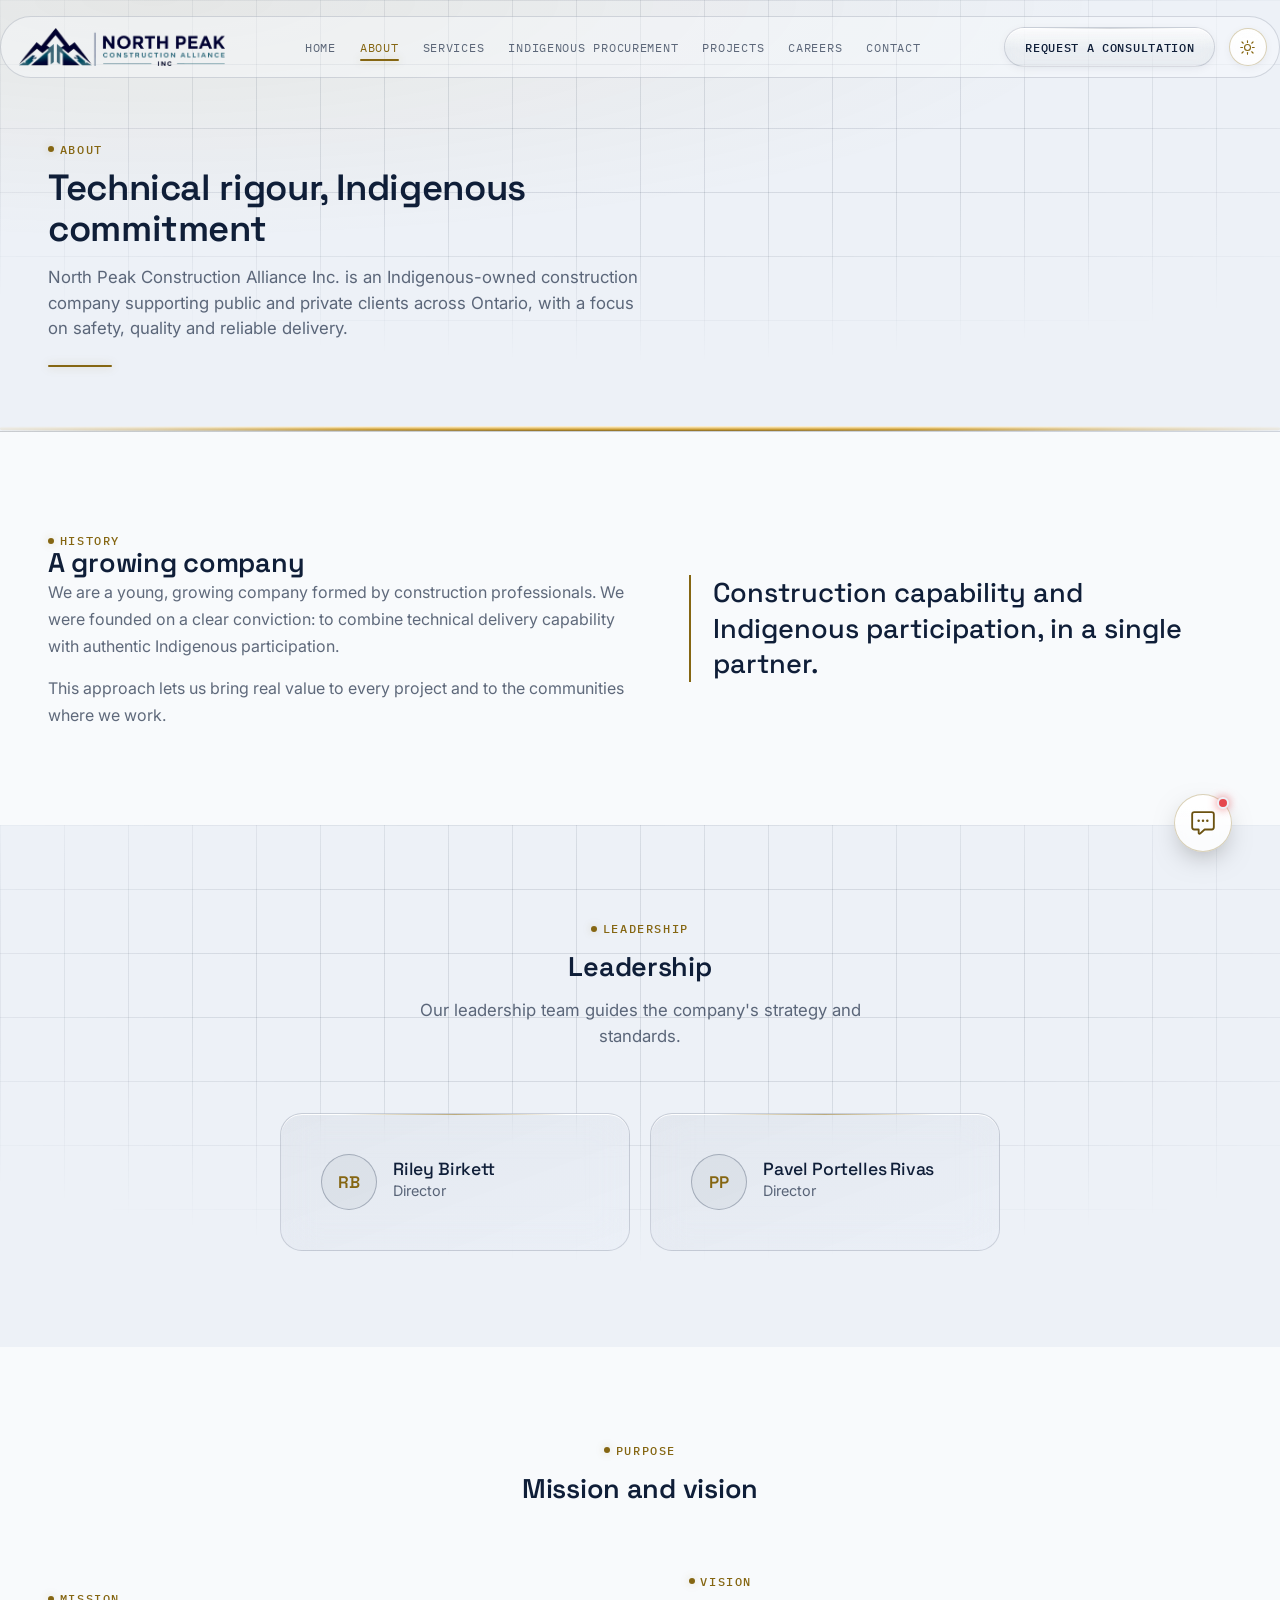
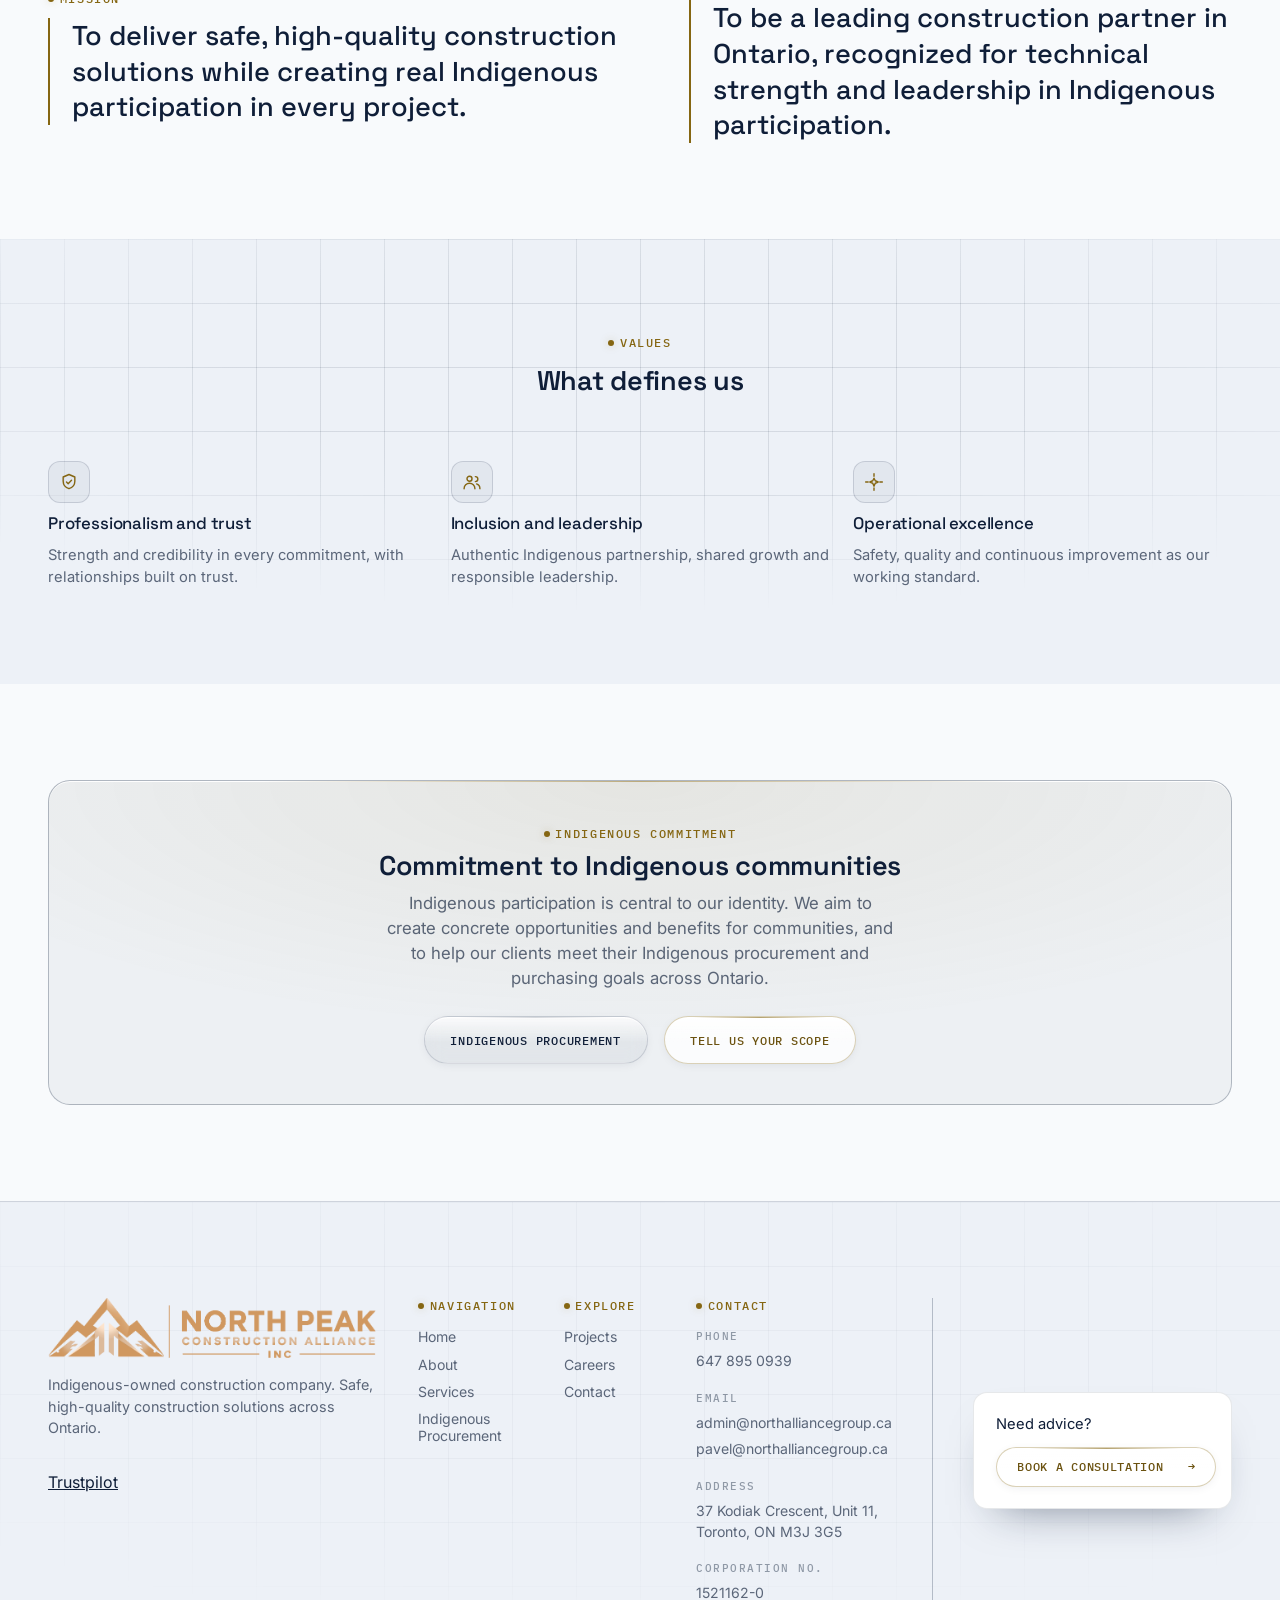
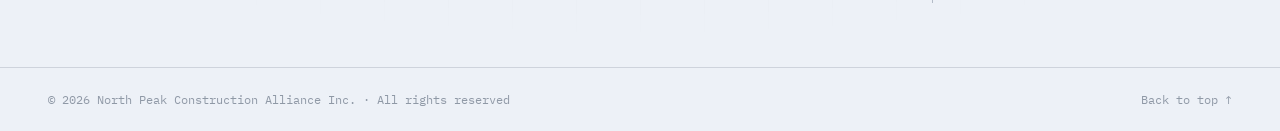
==== commit 1d922479: "Add files via upload" ====
--- a/about/index.html
+++ b/about/index.html
@@ -346,6 +346,12 @@
         <img loading="lazy" decoding="async" class="site-footer__logo site-footer__logo--light" src="/images/logo-horizontal-light.webp" alt="" aria-hidden="true">
       </a>
       <p class="site-footer__tagline">Indigenous-owned construction company. Safe, high-quality construction solutions across Ontario.</p>
+      <!-- Trustpilot Review Collector -->
+      <div class="site-footer__trustpilot">
+        <div class="trustpilot-widget" data-locale="en-US" data-template-id="56278e9abfbbba0bdcd568bc" data-businessunit-id="6a57b4653b72dc9190e96419" data-style-height="52px" data-style-width="100%" data-token="52b0f4cd-f480-4d28-82dd-1e24b2a3674e">
+          <a href="https://www.trustpilot.com/review/northalliancegroup.ca" target="_blank" rel="noopener">Trustpilot</a>
+        </div>
+      </div>
     </div>
 
     <div class="site-footer__col">
@@ -395,5 +401,7 @@
 <script src="/js/chatbot-kb.js?v=4"></script>
 <script src="/js/chatbot.js?v=4"></script>
 
+  <!-- Trustpilot -->
+  <script type="text/javascript" src="//widget.trustpilot.com/bootstrap/v5/tp.widget.bootstrap.min.js" async></script>
 </body>
 </html>
--- a/css/components.css
+++ b/css/components.css
@@ -707,32 +707,6 @@
   max-width: 38ch;
 }
 
-/* Redes sociales del footer — botones circulares de cristal, misma
-   familia visual que el interruptor de tema del header. */
-.site-footer__social {
-  display: flex;
-  gap: 0.6rem;
-  margin-top: 0.35rem;
-}
-.site-footer__social a {
-  width: 36px;
-  height: 36px;
-  display: grid;
-  place-items: center;
-  border-radius: 50%;
-  background: var(--glass-fill);
-  border: 1px solid var(--glass-border);
-  color: var(--text-dim);
-  transition: color var(--dur-fast) var(--ease-out), background var(--dur-fast) var(--ease-out), border-color var(--dur-fast) var(--ease-out), transform var(--dur-fast) var(--ease-soft);
-}
-.site-footer__social a:hover {
-  color: var(--cyan);
-  background: var(--glass-fill-hover);
-  border-color: var(--glass-border-strong);
-  transform: translateY(-1px);
-}
-.site-footer__social svg { width: 16px; height: 16px; display: block; }
-
 .site-footer__col {
   display: flex;
   flex-direction: column;
@@ -1118,3 +1092,10 @@
     max-width: 100%;
   }
 }
+
+/* Trustpilot Review Collector en el footer — ocupa el hueco bajo el tagline,
+   con un ancho contenido para que no se estire de lado a lado. */
+.site-footer__trustpilot {
+  margin-top: 1.1rem;
+  max-width: 260px;
+}
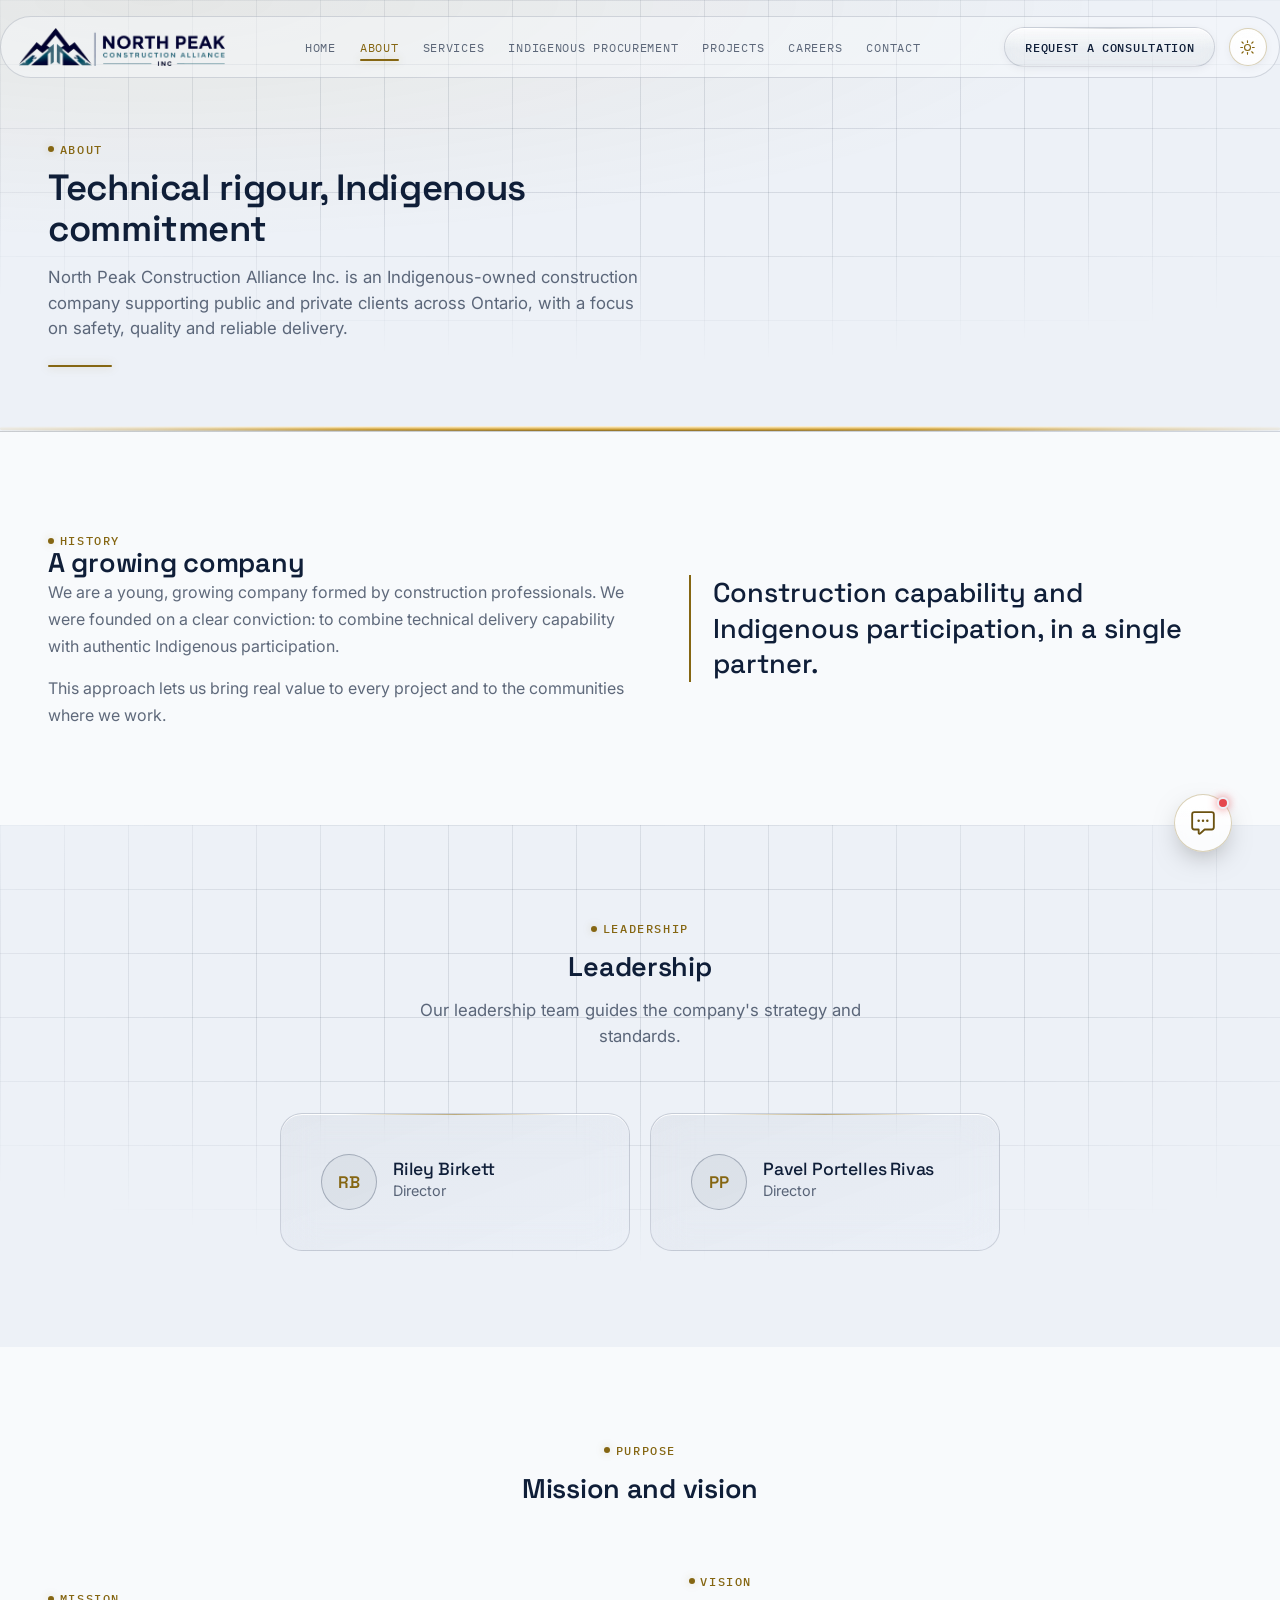
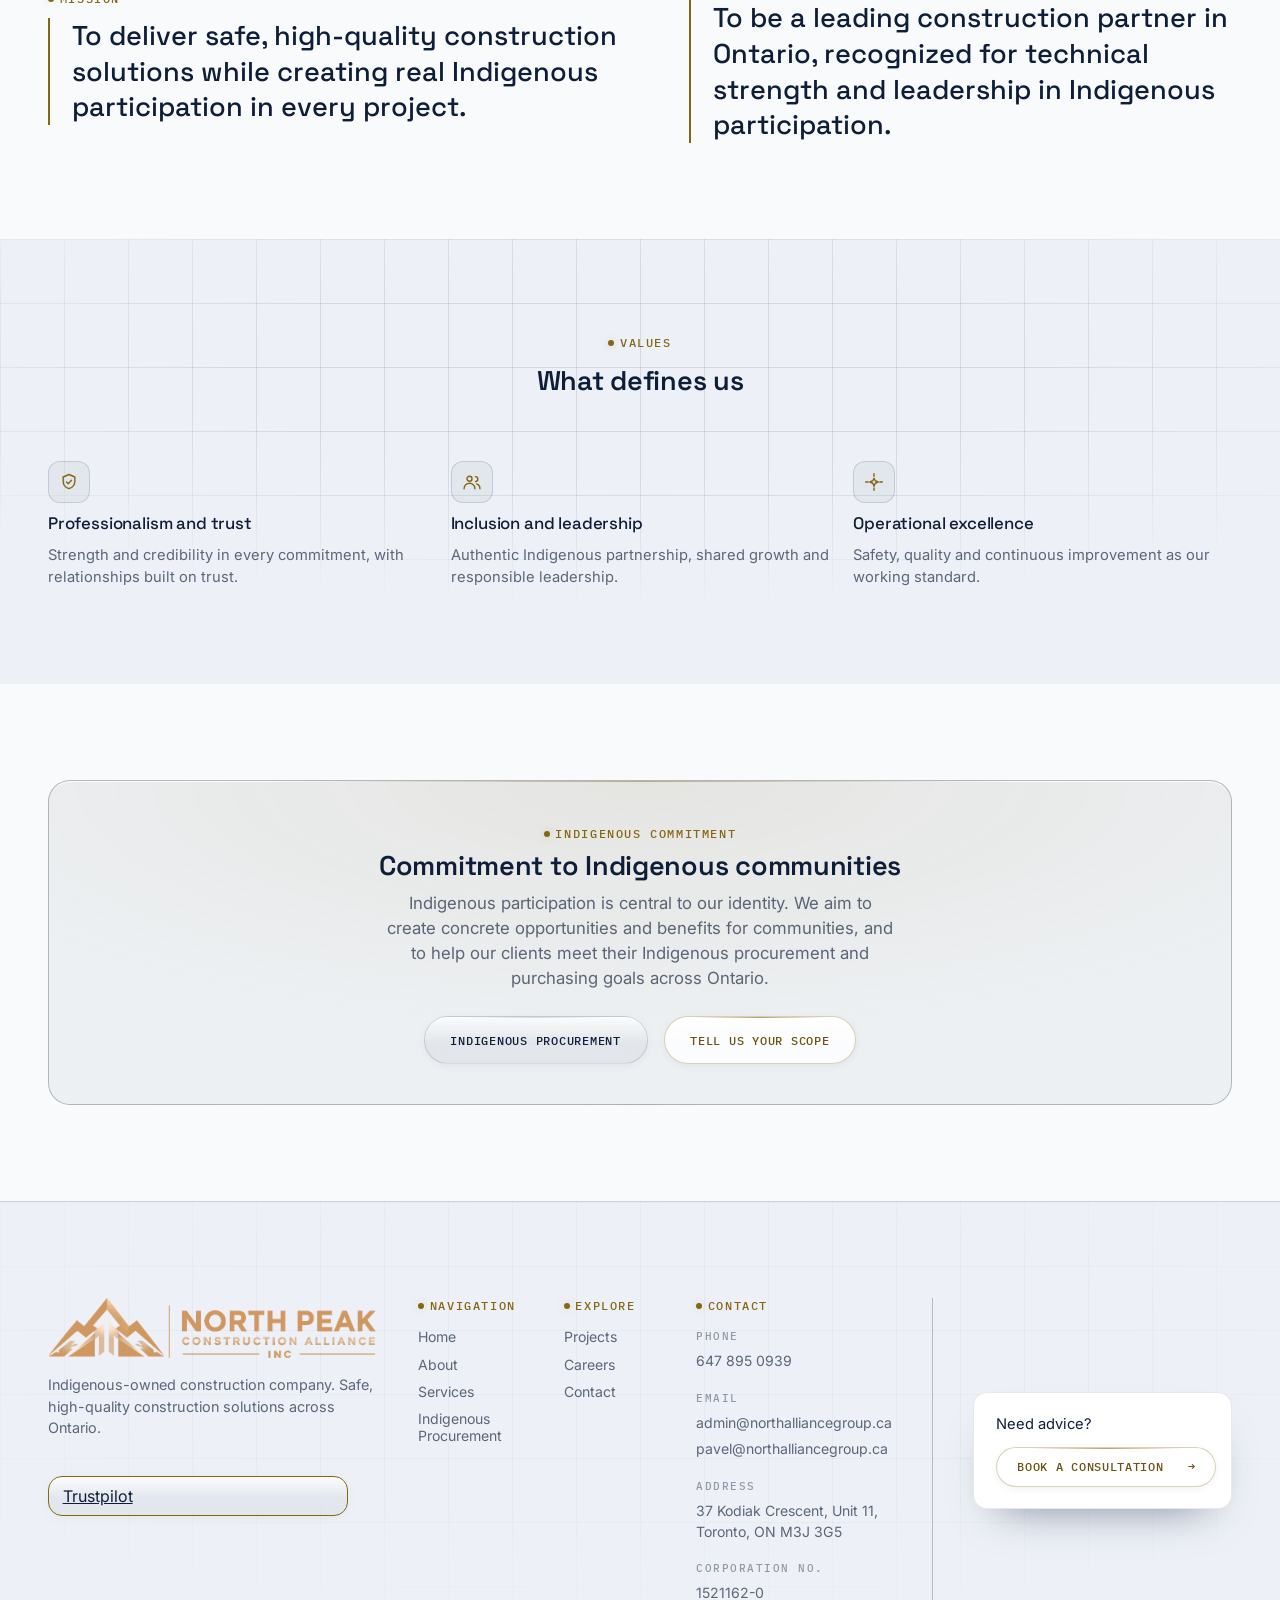
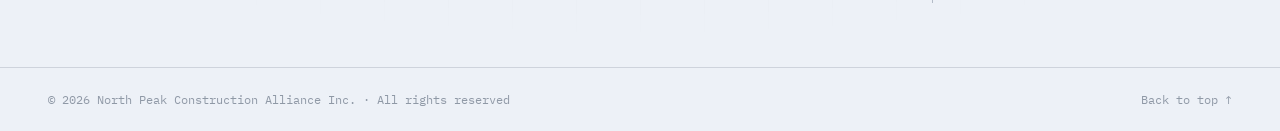
==== commit d923661c: "Add files via upload" ====
--- a/about/index.html
+++ b/about/index.html
@@ -348,7 +348,7 @@
       <p class="site-footer__tagline">Indigenous-owned construction company. Safe, high-quality construction solutions across Ontario.</p>
       <!-- Trustpilot Review Collector -->
       <div class="site-footer__trustpilot">
-        <div class="trustpilot-widget" data-locale="en-US" data-template-id="56278e9abfbbba0bdcd568bc" data-businessunit-id="6a57b4653b72dc9190e96419" data-style-height="52px" data-style-width="100%" data-token="52b0f4cd-f480-4d28-82dd-1e24b2a3674e">
+        <div class="trustpilot-widget" data-locale="en-US" data-theme="dark" data-template-id="56278e9abfbbba0bdcd568bc" data-businessunit-id="6a57b4653b72dc9190e96419" data-style-height="44px" data-style-width="100%" data-token="52b0f4cd-f480-4d28-82dd-1e24b2a3674e">
           <a href="https://www.trustpilot.com/review/northalliancegroup.ca" target="_blank" rel="noopener">Trustpilot</a>
         </div>
       </div>
--- a/css/components.css
+++ b/css/components.css
@@ -1093,9 +1093,42 @@
   }
 }
 
-/* Trustpilot Review Collector en el footer — ocupa el hueco bajo el tagline,
-   con un ancho contenido para que no se estire de lado a lado. */
+/* Trustpilot Review Collector en el footer.
+   El widget se renderiza en un IFRAME de Trustpilot con fondo blanco que no
+   podemos estilizar por dentro. Solución: lo envolvemos en una "tarjeta" con el
+   lenguaje de la página (marco dorado, esquinas redondeadas, cristal) y fundimos
+   el blanco del iframe con mix-blend-mode para que no rompa el modo oscuro. */
 .site-footer__trustpilot {
-  margin-top: 1.1rem;
-  max-width: 260px;
-}
+  margin-top: 1.35rem;
+  width: 100%;
+  max-width: 300px;
+  padding: 0.55rem 0.85rem;
+  border: 1px solid var(--cyan);          /* borde DORADO de la marca */
+  border-radius: var(--radius-md);         /* esquinas redondeadas, como los botones */
+  background:
+    linear-gradient(180deg, var(--btn-sheen), transparent 55%),
+    var(--glass-fill);
+  box-shadow:
+    inset 0 1px 0 0 var(--btn-inner-light),
+    0 2px 14px -5px var(--cyan-glow);
+  backdrop-filter: blur(10px);
+  -webkit-backdrop-filter: blur(10px);
+  transition:
+    border-color var(--dur-base) var(--ease-out),
+    box-shadow var(--dur-base) var(--ease-out),
+    transform var(--dur-fast) var(--ease-out);
+}
+.site-footer__trustpilot:hover {
+  border-color: var(--cyan);
+  box-shadow:
+    inset 0 1px 0 0 var(--btn-inner-light),
+    0 4px 20px -5px var(--cyan-glow);
+  transform: translateY(-1px);
+}
+/* El iframe interno de Trustpilot se pinta según su atributo data-theme, que
+   sincronizamos con el modo de la página desde main.js (initThemeToggle). Así
+   el fondo del widget acompaña al tema y no hace falta ningún truco de blend.
+   El marco dorado de la tarjeta se mantiene en ambos modos. */
+.site-footer__trustpilot .trustpilot-widget {
+  display: block;
+}
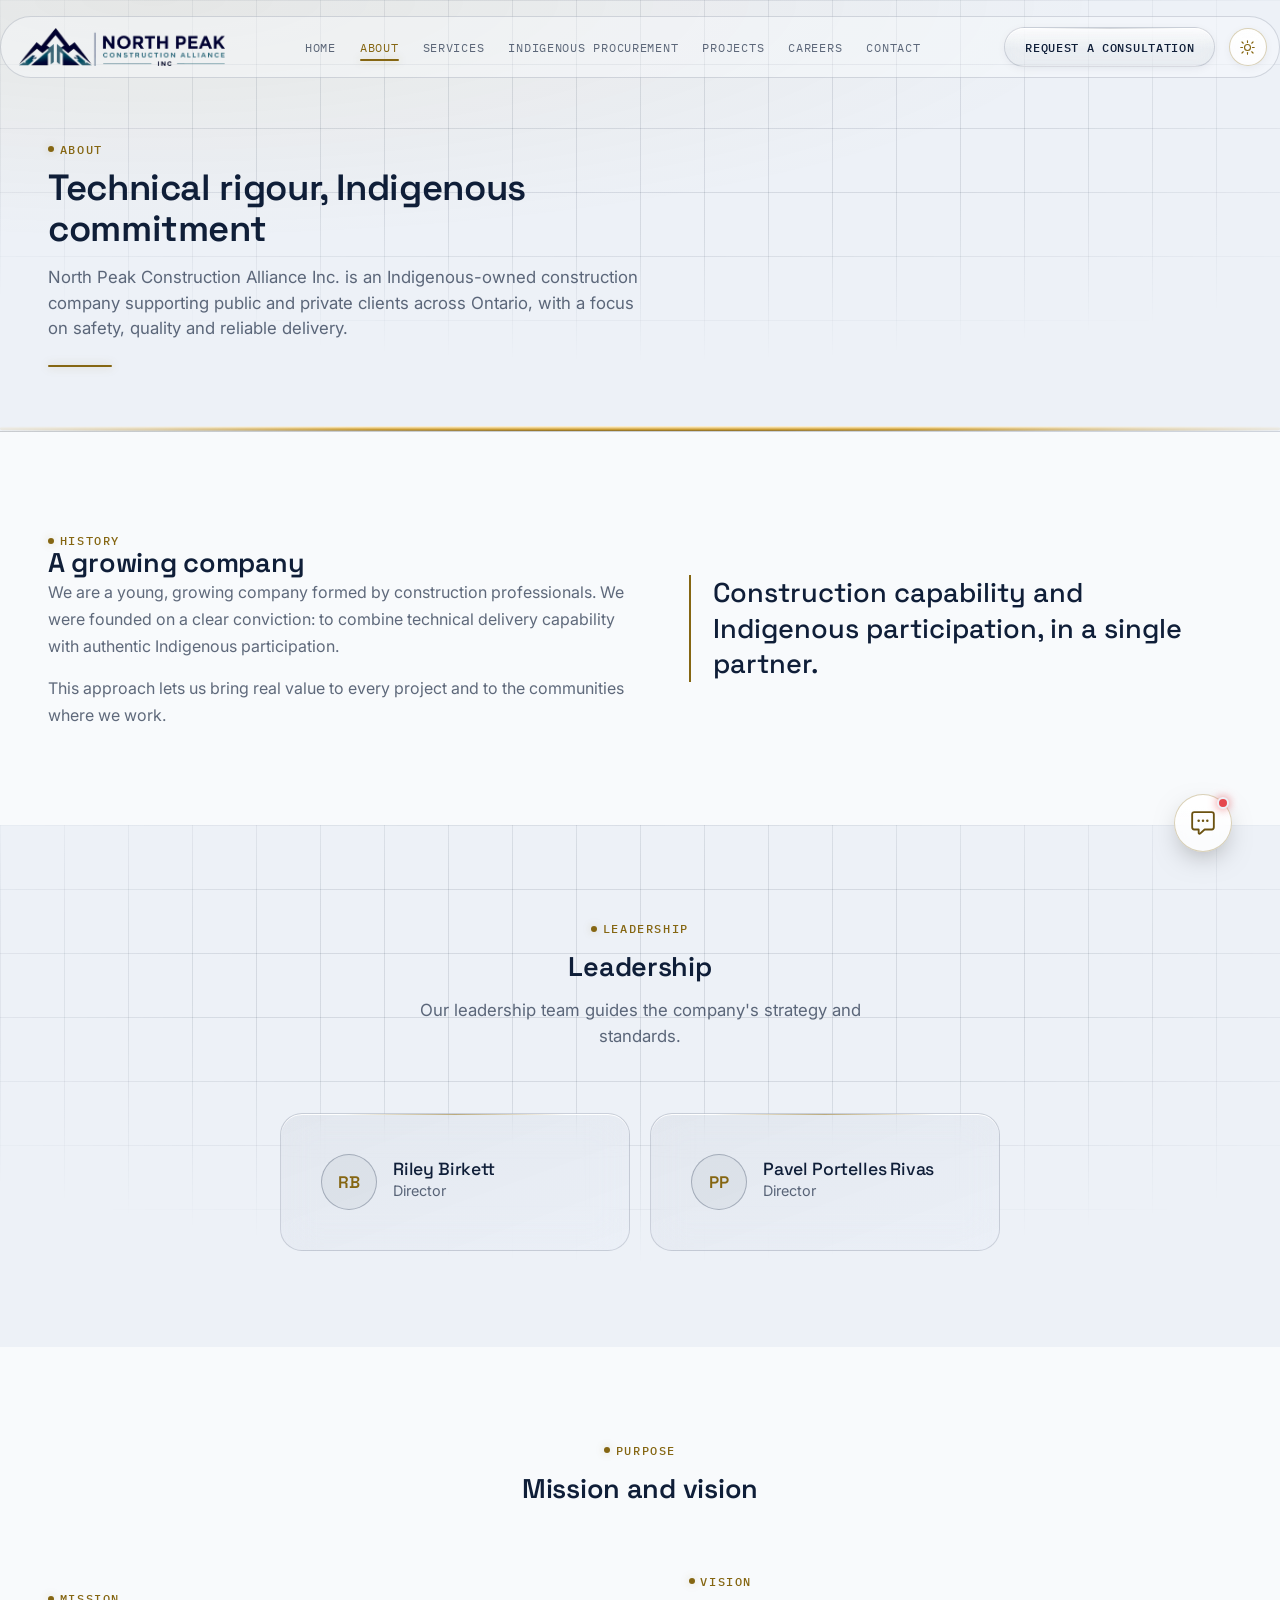
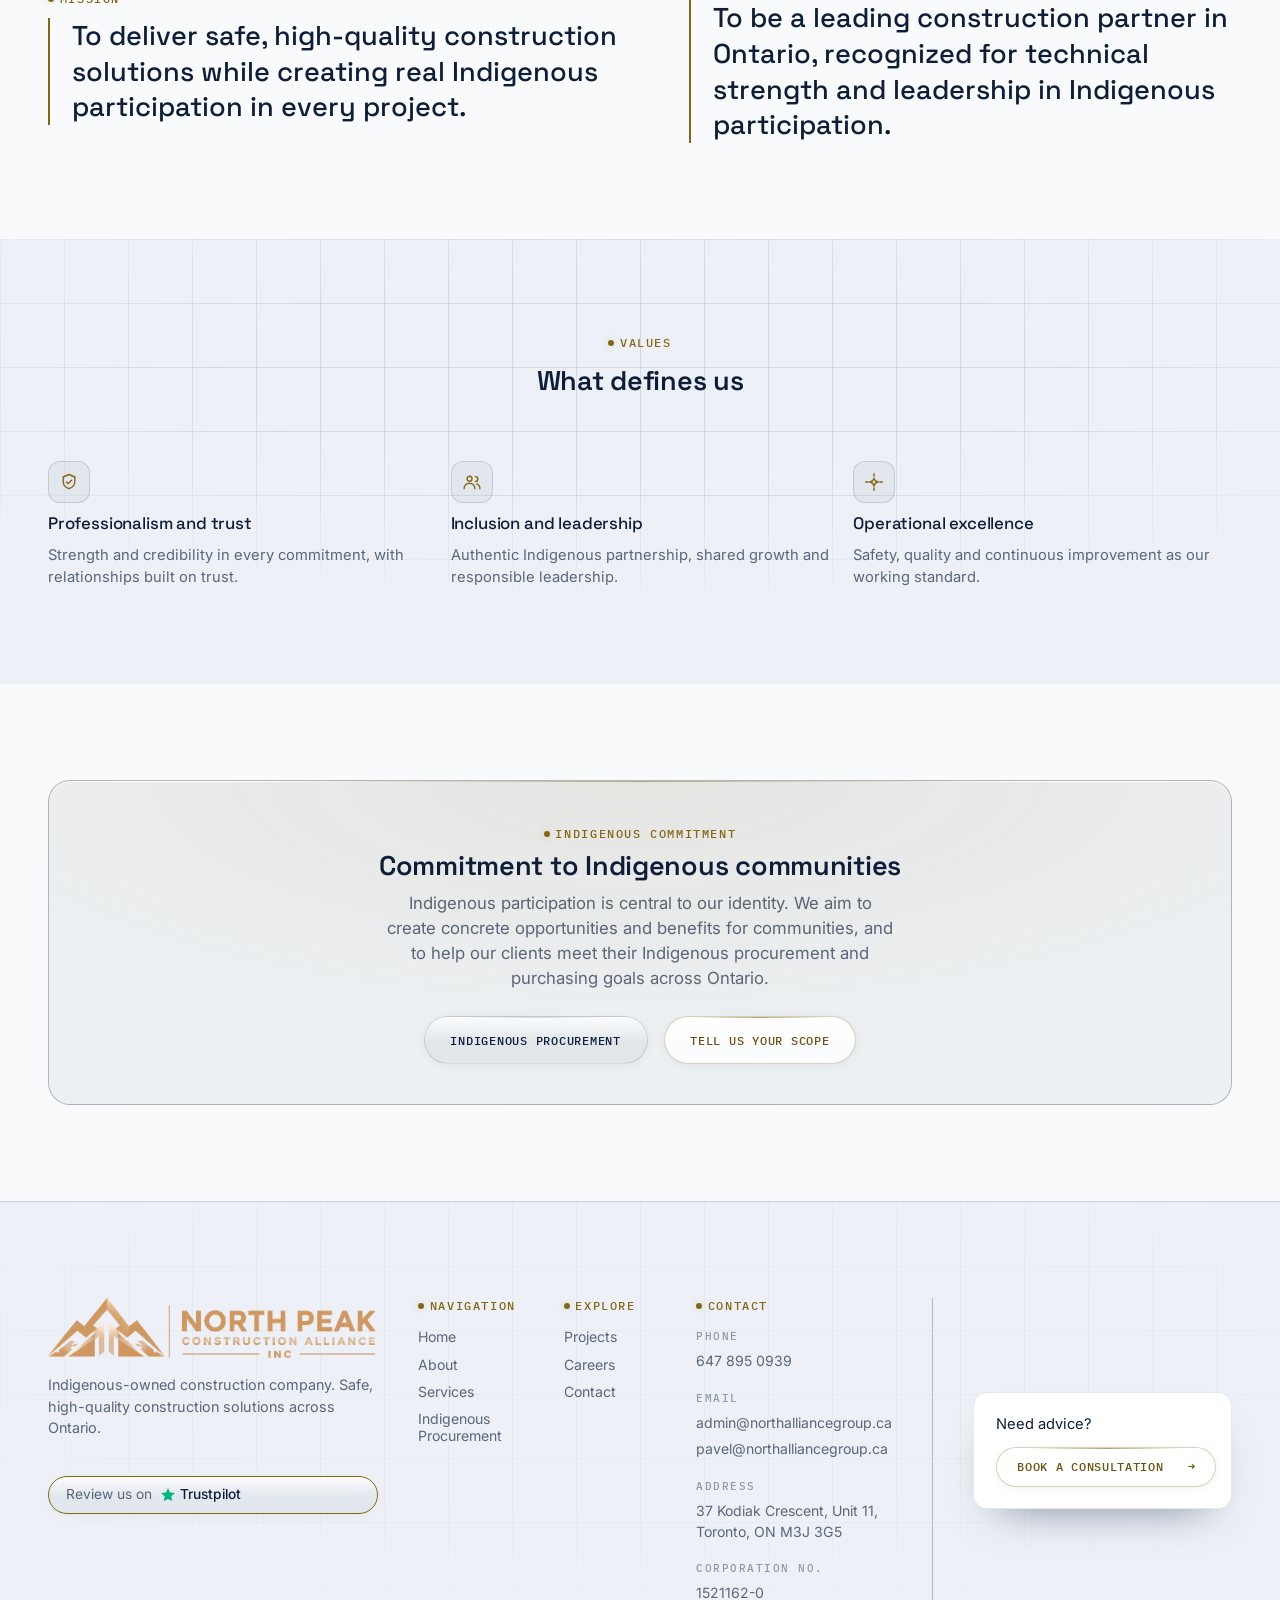
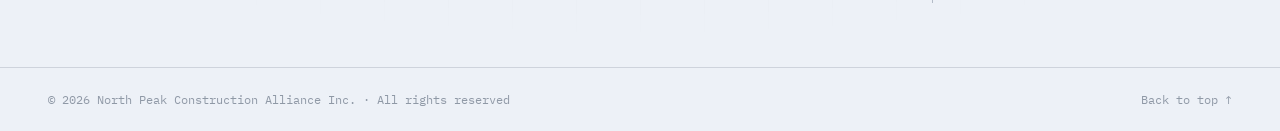
==== commit 871c4caa: "Add files via upload" ====
--- a/about/index.html
+++ b/about/index.html
@@ -347,11 +347,13 @@
       </a>
       <p class="site-footer__tagline">Indigenous-owned construction company. Safe, high-quality construction solutions across Ontario.</p>
       <!-- Trustpilot Review Collector -->
-      <div class="site-footer__trustpilot">
-        <div class="trustpilot-widget" data-locale="en-US" data-theme="dark" data-template-id="56278e9abfbbba0bdcd568bc" data-businessunit-id="6a57b4653b72dc9190e96419" data-style-height="44px" data-style-width="100%" data-token="52b0f4cd-f480-4d28-82dd-1e24b2a3674e">
-          <a href="https://www.trustpilot.com/review/northalliancegroup.ca" target="_blank" rel="noopener">Trustpilot</a>
-        </div>
-      </div>
+      <a class="site-footer__trustpilot" href="https://www.trustpilot.com/review/northalliancegroup.ca?utm_medium=trustbox&amp;utm_source=TrustBoxReviewCollector" target="_blank" rel="noopener" aria-label="Review us on Trustpilot">
+        <span class="site-footer__trustpilot-label">Review us on</span>
+        <span class="site-footer__trustpilot-brand">
+          <svg viewBox="0 0 24 24" width="16" height="16" aria-hidden="true" focusable="false"><path fill="#00B67A" d="M12 1.5l2.94 6.9 7.56.62-5.76 4.9 1.77 7.08L12 17.9l-6.51 3.6 1.77-7.08L1.5 9.02l7.56-.62L12 1.5z"/></svg>
+          <span>Trustpilot</span>
+        </span>
+      </a>
     </div>
 
     <div class="site-footer__col">
@@ -401,7 +403,5 @@
 <script src="/js/chatbot-kb.js?v=4"></script>
 <script src="/js/chatbot.js?v=4"></script>
 
-  <!-- Trustpilot -->
-  <script type="text/javascript" src="//widget.trustpilot.com/bootstrap/v5/tp.widget.bootstrap.min.js" async></script>
 </body>
 </html>
--- a/css/components.css
+++ b/css/components.css
@@ -1093,18 +1093,18 @@
   }
 }
 
-/* Trustpilot Review Collector en el footer.
-   El widget se renderiza en un IFRAME de Trustpilot con fondo blanco que no
-   podemos estilizar por dentro. Solución: lo envolvemos en una "tarjeta" con el
-   lenguaje de la página (marco dorado, esquinas redondeadas, cristal) y fundimos
-   el blanco del iframe con mix-blend-mode para que no rompa el modo oscuro. */
+/* Botón "Review us on Trustpilot" en el footer. Es un enlace propio (no el
+   iframe de Trustpilot) para poder darle el estilo de la página: borde dorado,
+   esquinas redondeadas, cristal, y el mismo lenguaje que el resto de botones.
+   Enlaza al perfil de Trustpilot para que dejen reseñas. */
 .site-footer__trustpilot {
+  display: inline-flex;
+  align-items: center;
+  gap: 8px;
   margin-top: 1.35rem;
-  width: 100%;
-  max-width: 300px;
-  padding: 0.55rem 0.85rem;
-  border: 1px solid var(--cyan);          /* borde DORADO de la marca */
-  border-radius: var(--radius-md);         /* esquinas redondeadas, como los botones */
+  padding: 0.62rem 1.05rem;
+  border: 1px solid var(--cyan);
+  border-radius: var(--radius-pill);
   background:
     linear-gradient(180deg, var(--btn-sheen), transparent 55%),
     var(--glass-fill);
@@ -1113,6 +1113,11 @@
     0 2px 14px -5px var(--cyan-glow);
   backdrop-filter: blur(10px);
   -webkit-backdrop-filter: blur(10px);
+  color: var(--text-primary);
+  text-decoration: none;
+  font-size: 0.86rem;
+  line-height: 1;
+  white-space: nowrap;
   transition:
     border-color var(--dur-base) var(--ease-out),
     box-shadow var(--dur-base) var(--ease-out),
@@ -1125,10 +1130,13 @@
     0 4px 20px -5px var(--cyan-glow);
   transform: translateY(-1px);
 }
-/* El iframe interno de Trustpilot se pinta según su atributo data-theme, que
-   sincronizamos con el modo de la página desde main.js (initThemeToggle). Así
-   el fondo del widget acompaña al tema y no hace falta ningún truco de blend.
-   El marco dorado de la tarjeta se mantiene en ambos modos. */
-.site-footer__trustpilot .trustpilot-widget {
-  display: block;
-}
+.site-footer__trustpilot:active { transform: translateY(0) scale(0.985); }
+.site-footer__trustpilot-label { color: var(--text-dim); }
+.site-footer__trustpilot-brand {
+  display: inline-flex;
+  align-items: center;
+  gap: 4px;
+  font-weight: 500;
+  color: var(--text-primary);
+}
+.site-footer__trustpilot-brand svg { display: block; flex: none; }
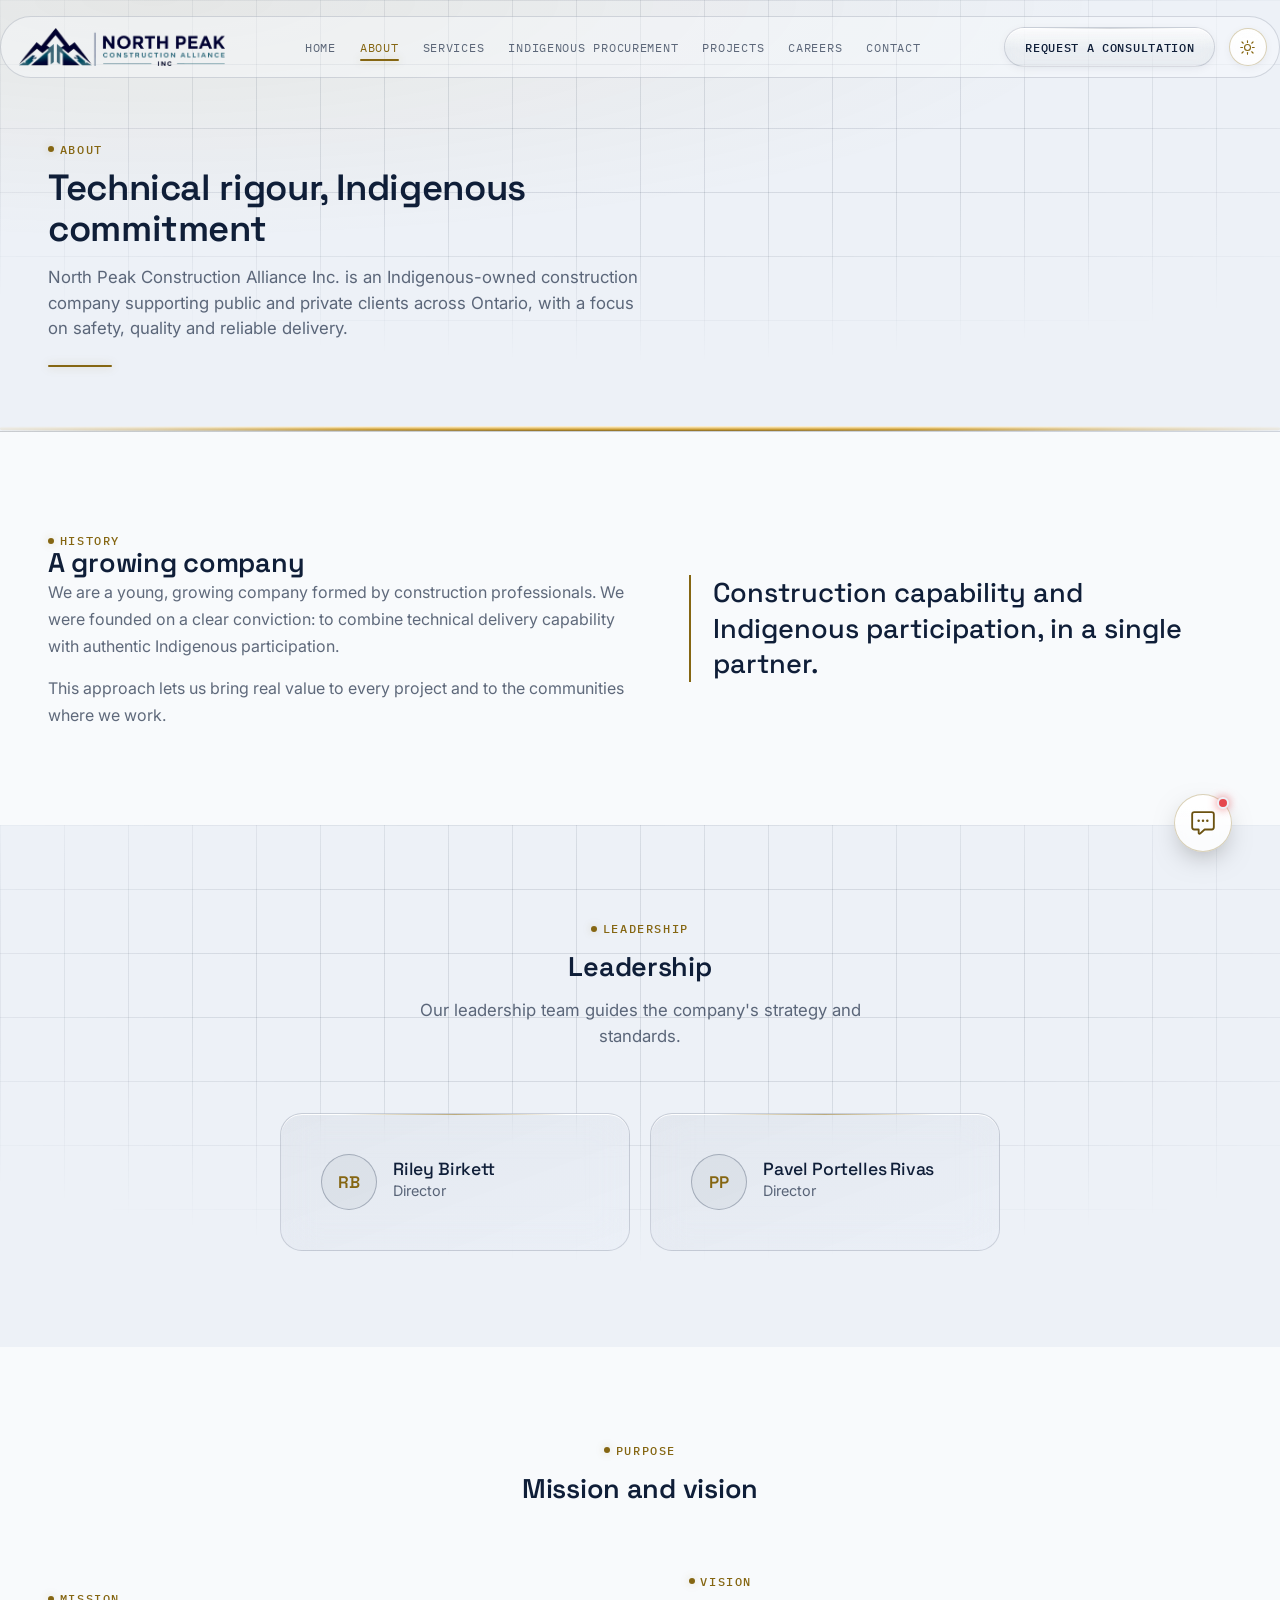
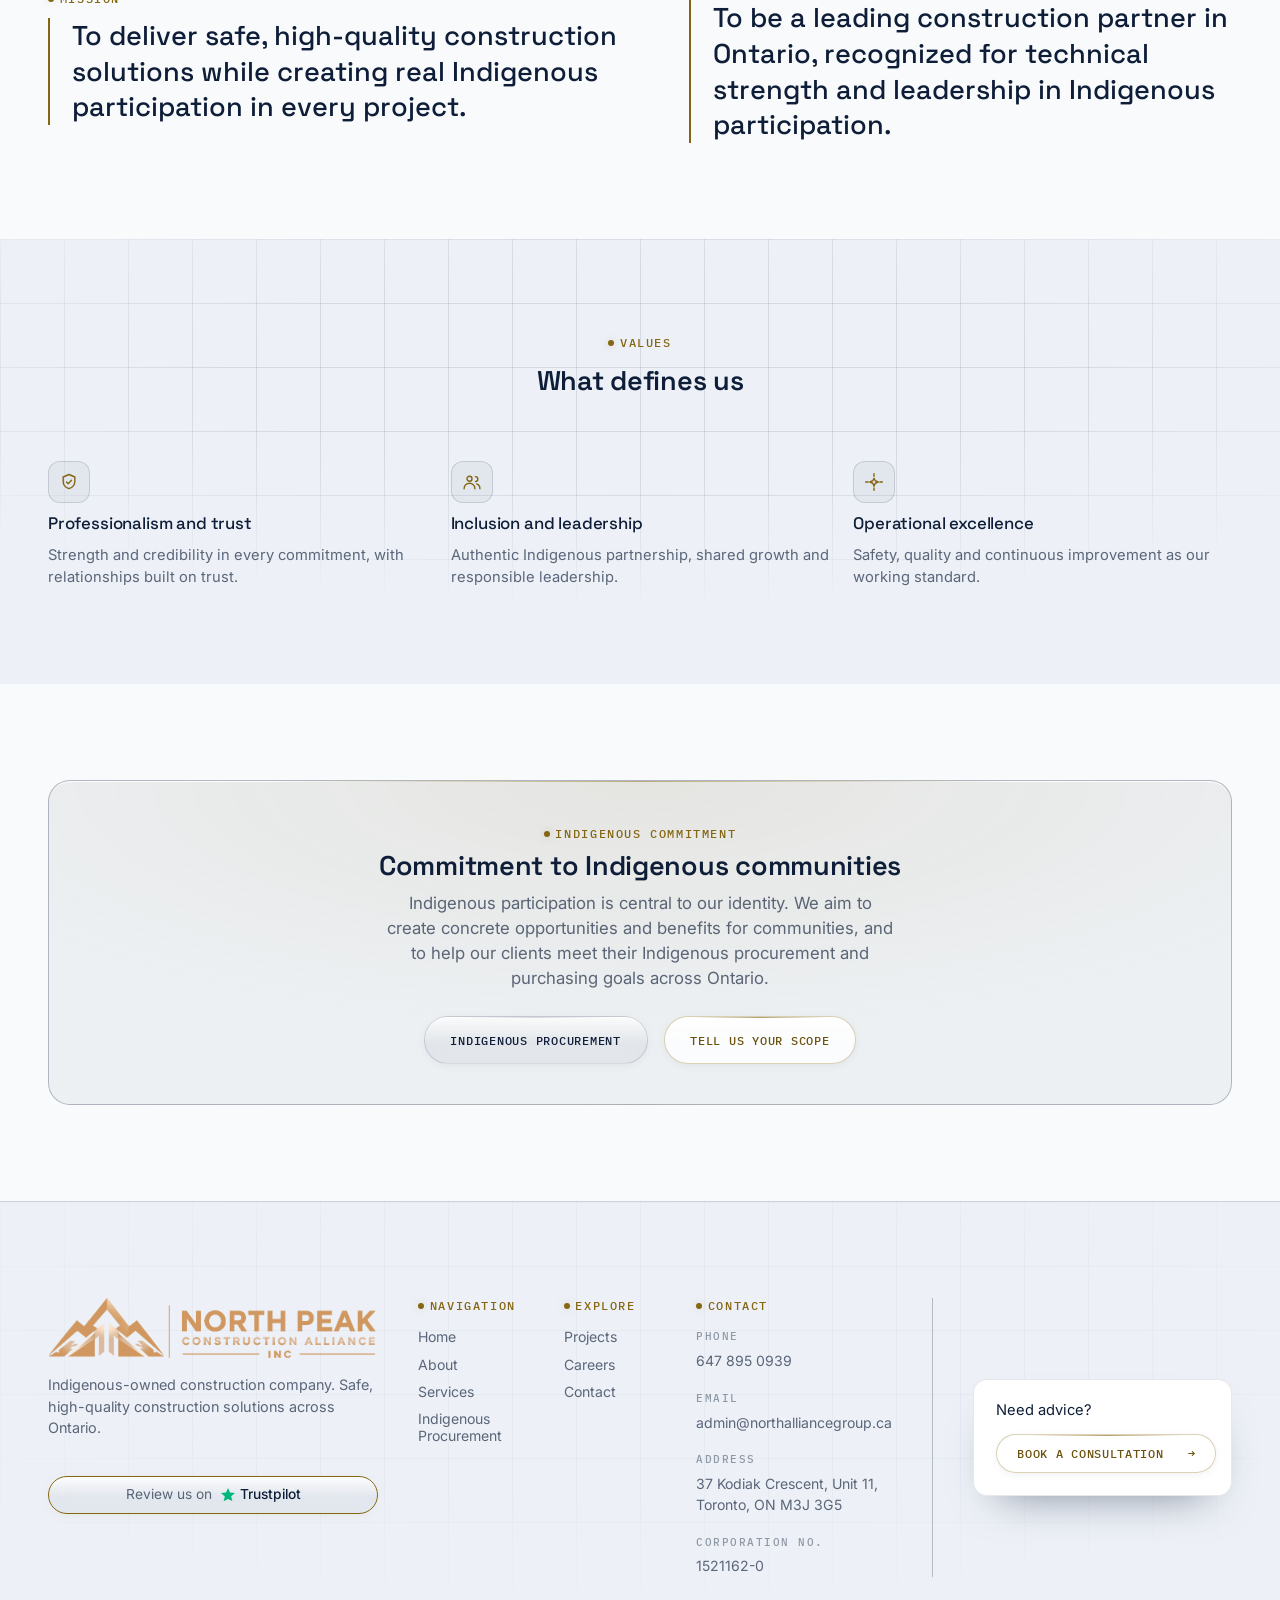
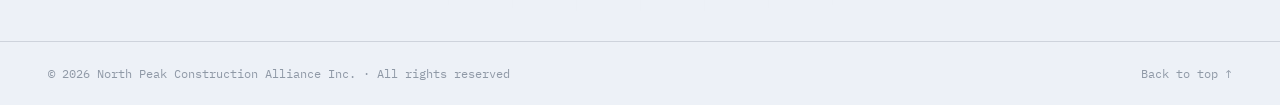
==== commit 2bddd9d4: "Add files via upload" ====
--- a/about/index.html
+++ b/about/index.html
@@ -298,18 +298,18 @@
       <span class="readout">Values</span>
       <h2>What defines us</h2>
     </div>
-    <div class="feature-grid reveal-stagger">
-      <div class="feature reveal reveal-left" style="--i:0;">
+    <div class="feature-grid feature-grid--trio reveal">
+      <div class="feature feature--from-left">
         <span class="feature__icon"><svg viewBox="0 0 24 24" fill="none" stroke="currentColor" stroke-width="1.7" stroke-linecap="round" stroke-linejoin="round"><path d="M12 3l7 3v5c0 4.5-3 7.6-7 9-4-1.4-7-4.5-7-9V6z"/><path d="M9 12l2 2 4-4"/></svg></span>
         <h3>Professionalism and trust</h3>
         <p>Strength and credibility in every commitment, with relationships built on trust.</p>
       </div>
-      <div class="feature reveal reveal-up" style="--i:1;">
+      <div class="feature feature--from-bottom">
         <span class="feature__icon"><svg viewBox="0 0 24 24" fill="none" stroke="currentColor" stroke-width="1.7" stroke-linecap="round" stroke-linejoin="round"><circle cx="9" cy="8" r="3"/><path d="M2.5 20a6.5 6.5 0 0 1 13 0"/><path d="M16 5.5a3 3 0 0 1 0 6"/><path d="M21.5 20a6 6 0 0 0-4-5.7"/></svg></span>
         <h3>Inclusion and leadership</h3>
         <p>Authentic Indigenous partnership, shared growth and responsible leadership.</p>
       </div>
-      <div class="feature reveal reveal-right" style="--i:2;">
+      <div class="feature feature--from-right">
         <span class="feature__icon"><svg viewBox="0 0 24 24" fill="none" stroke="currentColor" stroke-width="1.7" stroke-linecap="round" stroke-linejoin="round"><path d="M12 2v3M12 19v3M2 12h3M19 12h3"/><path d="M12 7.5l1.5 3L17 12l-3.5 1.5L12 17l-1.5-3.5L7 12l3.5-1.5z"/></svg></span>
         <h3>Operational excellence</h3>
         <p>Safety, quality and continuous improvement as our working standard.</p>
@@ -379,7 +379,7 @@
       <span class="readout">Contact</span>
       <ul class="site-footer__contact">
         <li><span class="meta-label">Phone</span><a href="tel:+16478950939" style="color:inherit; text-decoration:none;">647 895 0939</a></li>
-        <li><span class="meta-label">Email</span><a href="mailto:admin@northalliancegroup.ca" style="color:inherit; text-decoration:none;">admin@northalliancegroup.ca</a><a href="mailto:pavel@northalliancegroup.ca" style="color:inherit; text-decoration:none;">pavel@northalliancegroup.ca</a></li>
+        <li><span class="meta-label">Email</span><a href="mailto:admin@northalliancegroup.ca" style="color:inherit; text-decoration:none;">admin@northalliancegroup.ca</a></li>
         <li><span class="meta-label">Address</span>37 Kodiak Crescent, Unit 11, Toronto, ON M3J 3G5</li>
         <li><span class="meta-label">Corporation No.</span>1521162-0</li>
       </ul>
--- a/css/components.css
+++ b/css/components.css
@@ -1098,8 +1098,9 @@
    esquinas redondeadas, cristal, y el mismo lenguaje que el resto de botones.
    Enlaza al perfil de Trustpilot para que dejen reseñas. */
 .site-footer__trustpilot {
-  display: inline-flex;
+  display: flex;
   align-items: center;
+  justify-content: center;
   gap: 8px;
   margin-top: 1.35rem;
   padding: 0.62rem 1.05rem;
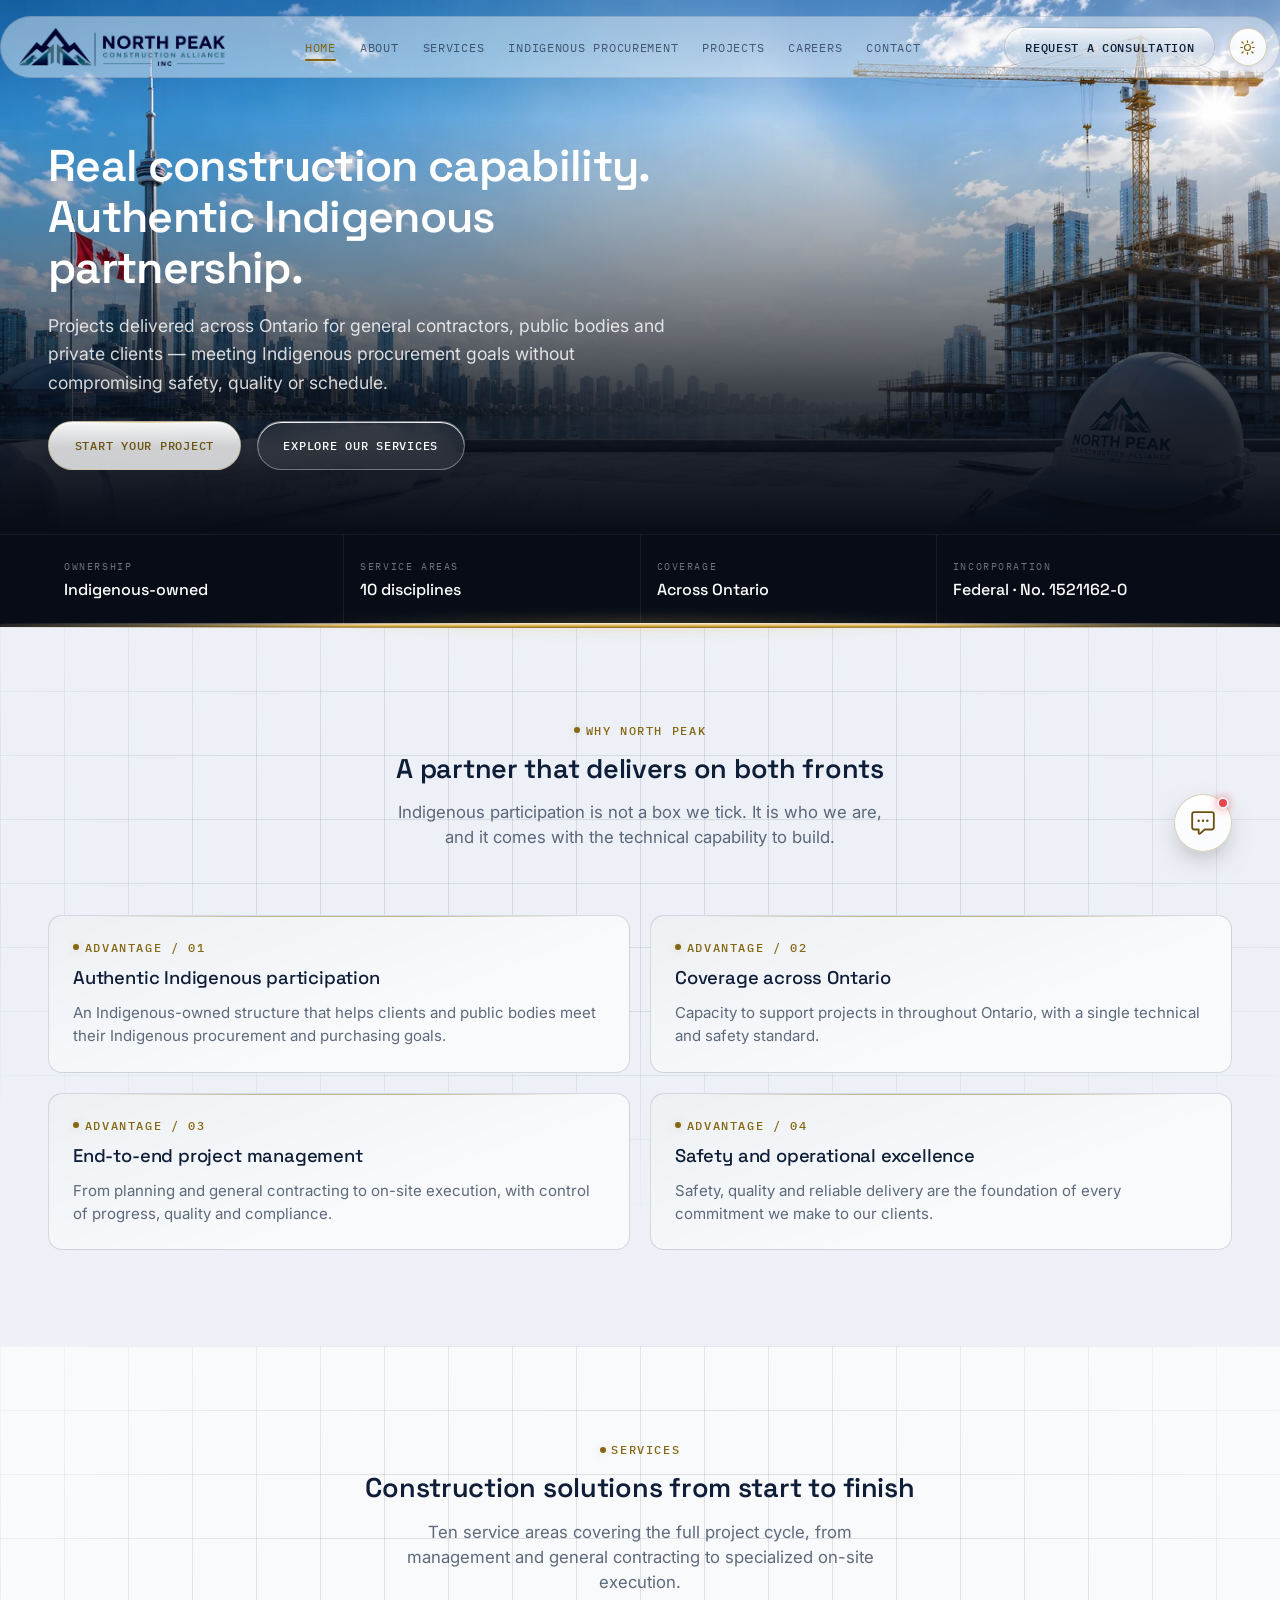
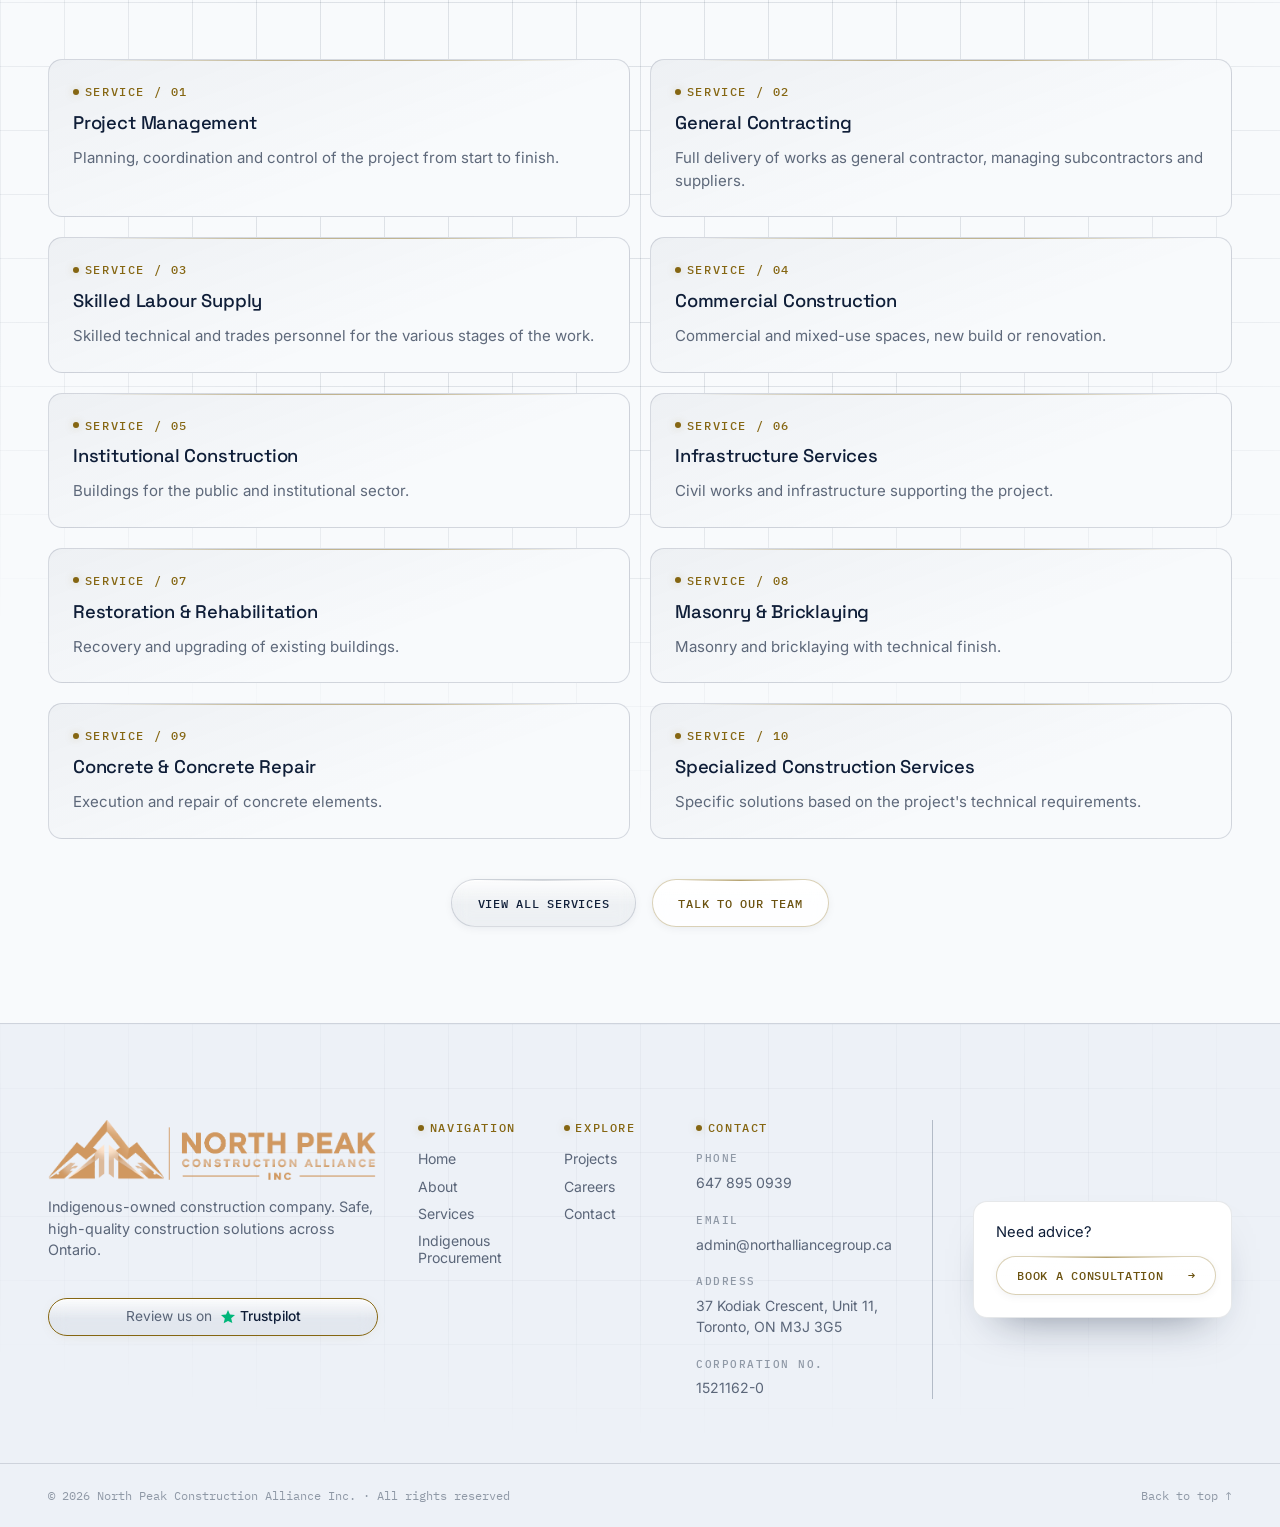
==== commit cb1e1003: "Add files via upload" ====
--- a/about/index.html
+++ b/about/index.html
@@ -24,18 +24,18 @@
 })();
 </script>
 <meta name="viewport" content="width=device-width, initial-scale=1.0">
-<title>About — North Peak Construction Alliance</title>
-<meta name="description" content="North Peak Construction Alliance Inc.: an Indigenous-owned construction company. Meet our leadership and learn our history, mission, vision and values.">
+<title>North Peak Construction Alliance Inc. — Indigenous-owned construction in Canada</title>
+<meta name="description" content="Indigenous-owned construction company in Ontario: project management, general contracting and on-site delivery with safety and quality.">
 
 <!-- ASUNCIÓN: dominio placeholder — reemplazar cuando exista el dominio real -->
-<link rel="canonical" href="https://northalliancegroup.ca/about">
+<link rel="canonical" href="https://northalliancegroup.ca/">
 
 <!-- Open Graph / redes sociales -->
 <meta property="og:type" content="website">
-<meta property="og:url" content="https://northalliancegroup.ca/about">
+<meta property="og:url" content="https://northalliancegroup.ca/">
 <meta property="og:site_name" content="North Peak Construction Alliance">
-<meta property="og:title" content="About — North Peak Construction Alliance">
-<meta property="og:description" content="North Peak Construction Alliance Inc.: an Indigenous-owned construction company. Meet our leadership and learn our history, mission, vision and values.">
+<meta property="og:title" content="North Peak Construction Alliance Inc. — Indigenous-owned construction in Canada">
+<meta property="og:description" content="Indigenous-owned construction company in Ontario: project management, general contracting and on-site delivery with safety and quality.">
 <meta property="og:locale" content="en_CA">
 <meta property="og:image" content="https://northalliancegroup.ca/images/og-image.jpg">
 <meta property="og:image:width" content="1200">
@@ -43,9 +43,9 @@
 <meta property="og:image:alt" content="North Peak Construction Alliance Inc. — Indigenous-owned construction, Ontario-wide">
 
 <meta name="twitter:card" content="summary_large_image">
-<meta name="twitter:title" content="About — North Peak Construction Alliance">
+<meta name="twitter:title" content="North Peak Construction Alliance Inc. — Indigenous-owned construction in Canada">
 <meta name="twitter:image" content="https://northalliancegroup.ca/images/og-image.jpg">
-<meta name="twitter:description" content="North Peak Construction Alliance Inc.: an Indigenous-owned construction company. Meet our leadership and learn our history, mission, vision and values.">
+<meta name="twitter:description" content="Indigenous-owned construction company in Ontario: project management, general contracting and on-site delivery with safety and quality.">
 
 <meta name="robots" content="index, follow, max-image-preview:large, max-snippet:-1, max-video-preview:-1">
 <meta name="theme-color" content="#EDF1F7" media="(prefers-color-scheme: light)">
@@ -83,29 +83,81 @@
   "@context": "https://schema.org",
   "@graph": [
     {
-      "@type": "BreadcrumbList",
-      "@id": "https://northalliancegroup.ca/about#breadcrumb",
-      "itemListElement": [
+      "@type": "GeneralContractor",
+      "@id": "https://northalliancegroup.ca/#organization",
+      "name": "North Peak Construction Alliance Inc.",
+      "legalName": "North Peak Construction Alliance Inc.",
+      "url": "https://northalliancegroup.ca/",
+      "logo": "https://northalliancegroup.ca/images/logo-horizontal.webp",
+      "image": "https://northalliancegroup.ca/images/og-image.jpg",
+      "description": "Indigenous-owned construction company delivering project management, general contracting and specialized on-site execution in Ontario.",
+      "telephone": "+1-647-895-0939",
+      "email": "admin@northalliancegroup.ca",
+      "address": {
+        "@type": "PostalAddress",
+        "streetAddress": "37 Kodiak Crescent, Unit 11",
+        "addressLocality": "Toronto",
+        "addressRegion": "ON",
+        "postalCode": "M3J 3G5",
+        "addressCountry": "CA"
+      },
+      "areaServed": [
         {
-          "@type": "ListItem",
-          "position": 1,
-          "name": "Home",
-          "item": "https://northalliancegroup.ca/"
+          "@type": "AdministrativeArea",
+          "name": "Ontario"
         },
         {
-          "@type": "ListItem",
-          "position": 2,
-          "name": "About",
-          "item": "https://northalliancegroup.ca/about"
+          "@type": "Country",
+          "name": "Canada"
         }
+      ],
+      "identifier": {
+        "@type": "PropertyValue",
+        "name": "Canada Corporation Number",
+        "value": "1521162-0"
+      },
+      "employee": [
+        {
+          "@type": "Person",
+          "name": "Riley Robert Birkett",
+          "jobTitle": "Chief Operating Officer"
+        },
+        {
+          "@type": "Person",
+          "name": "Pavel Portelles Rivas",
+          "jobTitle": "Chief Executive Officer"
+        }
+      ],
+      "knowsAbout": [
+        "Project management",
+        "General contracting",
+        "Skilled labour supply",
+        "Commercial construction",
+        "Institutional construction",
+        "Infrastructure services",
+        "Restoration and rehabilitation",
+        "Masonry and bricklaying",
+        "Concrete and concrete repair",
+        "Specialized construction services",
+        "Indigenous procurement"
       ]
     },
     {
-      "@type": "AboutPage",
-      "@id": "https://northalliancegroup.ca/about#webpage",
-      "url": "https://northalliancegroup.ca/about",
-      "name": "About — North Peak Construction Alliance",
-      "description": "North Peak Construction Alliance Inc.: an Indigenous-owned construction company. Meet our leadership and learn our history, mission, vision and values.",
+      "@type": "WebSite",
+      "@id": "https://northalliancegroup.ca/#website",
+      "url": "https://northalliancegroup.ca/",
+      "name": "North Peak Construction Alliance Inc.",
+      "inLanguage": "en-CA",
+      "publisher": {
+        "@id": "https://northalliancegroup.ca/#organization"
+      }
+    },
+    {
+      "@type": "WebPage",
+      "@id": "https://northalliancegroup.ca/#webpage",
+      "url": "https://northalliancegroup.ca/",
+      "name": "North Peak Construction Alliance Inc. — Indigenous-owned construction in Canada",
+      "description": "Indigenous-owned construction company in Ontario: project management, general contracting and on-site delivery with safety and quality.",
       "isPartOf": {
         "@id": "https://northalliancegroup.ca/#website"
       },
@@ -116,16 +168,7 @@
       "primaryImageOfPage": {
         "@type": "ImageObject",
         "url": "https://northalliancegroup.ca/images/og-image.jpg"
-      },
-      "breadcrumb": {
-        "@id": "https://northalliancegroup.ca/about#breadcrumb"
       }
-    },
-    {
-      "@type": "Organization",
-      "@id": "https://northalliancegroup.ca/#organization",
-      "name": "North Peak Construction Alliance Inc.",
-      "url": "https://northalliancegroup.ca/"
     }
   ]
 }
@@ -134,12 +177,17 @@
 <body>
 
 <!-- ═══════════════════════════════════════════
-     HEADER — BLOQUE COMPARTIDO (idéntico en las 7 páginas).
-     Lo único que cambia respecto a index.html: aria-current="page"
-     está en el enlace "Nosotros".
+     HEADER — cristal flotante, con zona de logo dedicada.
+     ─────────────────────────────────────────────────────
+     BLOQUE COMPARTIDO por las 7 páginas. Al replicarlo en las
+     demás páginas, lo ÚNICO que cambia es cuál enlace del nav
+     lleva aria-current="page" (marca la página activa). El
+     resaltado visual de esa marca se define en css/header.css
+     (siguiente archivo de la Fase 1).
 ═══════════════════════════════════════════════ -->
 <header class="site-header">
   <div class="container site-header__row">
+    <!-- El logo lleva a Inicio (index.html), no a un ancla. -->
     <a href="/" class="site-header__mark" aria-label="North Peak Construction Alliance — Home">
       <img class="site-header__logo site-header__logo--dark" src="/images/logo-horizontal.webp" alt="North Peak Construction Alliance Inc.">
       <img class="site-header__logo site-header__logo--light" src="/images/logo-horizontal-light.webp" alt="" aria-hidden="true">
@@ -147,42 +195,41 @@
       <img class="site-header__logo site-header__logo--mark-light" src="/images/logo-mark-light.webp" alt="" aria-hidden="true">
     </a>
     <nav class="site-nav" id="site-nav">
-      <a href="/">Home</a>
-      <a href="/about" aria-current="page">About</a>
+      <a href="/" aria-current="page">Home</a>
+      <a href="/about">About</a>
       <a href="/services">Services</a>
       <a href="/indigenous-procurement">Indigenous Procurement</a>
       <a href="/projects">Projects</a>
       <a href="/careers">Careers</a>
       <a href="/contact">Contact</a>
-      <a href="/contact" class="site-nav__cta btn btn--ghost btn--sm">Request a consultation</a>
-      <div class="site-nav__tools">
-        <a class="wa-btn" href="https://wa.me/16478950939" target="_blank" rel="noopener" aria-label="WhatsApp">
-          <svg viewBox="0 0 24 24" width="16" height="16" fill="currentColor" aria-hidden="true">
-            <path d="M12.04 2C6.58 2 2.13 6.45 2.13 11.91c0 1.75.46 3.45 1.32 4.95L2 22l5.25-1.38a9.9 9.9 0 0 0 4.79 1.22h.01c5.46 0 9.91-4.45 9.91-9.91S17.5 2 12.04 2Zm0 18.02h-.01a8.2 8.2 0 0 1-4.19-1.15l-.3-.18-3.12.82.83-3.04-.2-.31a8.15 8.15 0 0 1-1.26-4.35c0-4.53 3.7-8.22 8.25-8.22 2.2 0 4.27.86 5.83 2.42a8.16 8.16 0 0 1 2.41 5.81c0 4.53-3.7 8.2-8.24 8.2Zm4.52-6.15c-.25-.13-1.47-.72-1.69-.8-.23-.09-.39-.13-.56.12-.16.25-.64.8-.78.97-.14.16-.29.18-.54.06-.25-.13-1.05-.39-1.99-1.23-.74-.65-1.23-1.46-1.38-1.71-.14-.25-.01-.38.11-.51.11-.11.25-.29.37-.43.13-.14.17-.25.25-.41.08-.16.04-.31-.02-.43-.06-.12-.56-1.35-.76-1.84-.2-.48-.4-.42-.56-.43h-.48c-.16 0-.43.06-.65.31-.22.25-.85.83-.85 2.03s.87 2.35.99 2.51c.12.16 1.71 2.61 4.15 3.66.58.25 1.03.4 1.38.51.58.19 1.11.16 1.53.1.47-.07 1.47-.6 1.68-1.18.21-.58.21-1.07.14-1.18-.06-.11-.22-.17-.47-.29Z"/>
+      <a href="https://wa.me/16478950939" target="_blank" rel="noopener" class="site-nav__cta btn btn--ghost btn--sm site-nav__wa" aria-label="WhatsApp">
+        <svg viewBox="0 0 24 24" width="16" height="16" fill="currentColor" aria-hidden="true">
+          <path d="M12.04 2C6.58 2 2.13 6.45 2.13 11.91c0 1.75.46 3.45 1.32 4.95L2 22l5.25-1.38a9.9 9.9 0 0 0 4.79 1.22h.01c5.46 0 9.91-4.45 9.91-9.91S17.5 2 12.04 2Zm0 18.02h-.01a8.2 8.2 0 0 1-4.19-1.15l-.3-.18-3.12.82.83-3.04-.2-.31a8.15 8.15 0 0 1-1.26-4.35c0-4.53 3.7-8.22 8.25-8.22 2.2 0 4.27.86 5.83 2.42a8.16 8.16 0 0 1 2.41 5.81c0 4.53-3.7 8.2-8.24 8.2Zm4.52-6.15c-.25-.13-1.47-.72-1.69-.8-.23-.09-.39-.13-.56.12-.16.25-.64.8-.78.97-.14.16-.29.18-.54.06-.25-.13-1.05-.39-1.99-1.23-.74-.65-1.23-1.46-1.38-1.71-.14-.25-.01-.38.11-.51.11-.11.25-.29.37-.43.13-.14.17-.25.25-.41.08-.16.04-.31-.02-.43-.06-.12-.56-1.35-.76-1.84-.2-.48-.4-.42-.56-.43h-.48c-.16 0-.43.06-.65.31-.22.25-.85.83-.85 2.03s.87 2.35.99 2.51c.12.16 1.71 2.61 4.15 3.66.58.25 1.03.4 1.38.51.58.19 1.11.16 1.53.1.47-.07 1.47-.6 1.68-1.18.21-.58.21-1.07.14-1.18-.06-.11-.22-.17-.47-.29Z"/>
+        </svg>
+        <span>WhatsApp</span>
+      </a>
+      <div class="site-nav__theme-pair">
+        <button type="button" class="site-nav__theme-btn" data-set-theme="light" aria-label="Light mode">
+          <svg viewBox="0 0 24 24" width="18" height="18" fill="none" stroke="currentColor" stroke-width="1.6" stroke-linecap="round" aria-hidden="true">
+            <circle cx="12" cy="12" r="4.2"></circle>
+            <line x1="12" y1="2.5" x2="12" y2="5"></line>
+            <line x1="12" y1="19" x2="12" y2="21.5"></line>
+            <line x1="4.2" y1="4.2" x2="6" y2="6"></line>
+            <line x1="18" y1="18" x2="19.8" y2="19.8"></line>
+            <line x1="2.5" y1="12" x2="5" y2="12"></line>
+            <line x1="19" y1="12" x2="21.5" y2="12"></line>
+            <line x1="4.2" y1="19.8" x2="6" y2="18"></line>
+            <line x1="18" y1="6" x2="19.8" y2="4.2"></line>
           </svg>
-          <span>WhatsApp</span>
-        </a>
-      <button type="button" class="theme-toggle theme-toggle--nav" id="theme-toggle-nav" aria-label="Toggle theme" aria-pressed="false" title="Toggle theme">
-          <span class="theme-toggle__icon theme-toggle__icon--sun" aria-hidden="true">
-            <svg viewBox="0 0 24 24" fill="none" stroke="currentColor" stroke-width="1.6" stroke-linecap="round">
-              <circle cx="12" cy="12" r="4.2"></circle>
-              <line x1="12" y1="2.5" x2="12" y2="5"></line>
-              <line x1="12" y1="19" x2="12" y2="21.5"></line>
-              <line x1="4.2" y1="4.2" x2="6" y2="6"></line>
-              <line x1="18" y1="18" x2="19.8" y2="19.8"></line>
-              <line x1="2.5" y1="12" x2="5" y2="12"></line>
-              <line x1="19" y1="12" x2="21.5" y2="12"></line>
-              <line x1="4.2" y1="19.8" x2="6" y2="18"></line>
-              <line x1="18" y1="6" x2="19.8" y2="4.2"></line>
-            </svg>
-          </span>
-          <span class="theme-toggle__icon theme-toggle__icon--moon" aria-hidden="true">
-            <svg viewBox="0 0 24 24" fill="none" stroke="currentColor" stroke-width="1.6" stroke-linecap="round" stroke-linejoin="round">
-              <path d="M20 14.5A8.5 8.5 0 1 1 9.5 4a7 7 0 0 0 10.5 10.5z"></path>
-            </svg>
-          </span>
+          <span>Light</span>
         </button>
-        </div>
+        <button type="button" class="site-nav__theme-btn" data-set-theme="dark" aria-label="Dark mode">
+          <svg viewBox="0 0 24 24" width="18" height="18" fill="none" stroke="currentColor" stroke-width="1.6" stroke-linecap="round" stroke-linejoin="round" aria-hidden="true">
+            <path d="M20 14.5A8.5 8.5 0 1 1 9.5 4a7 7 0 0 0 10.5 10.5z"></path>
+          </svg>
+          <span>Dark</span>
+        </button>
+      </div>
     </nav>
     <div class="site-header__actions">
       <a href="/contact" class="btn btn--ghost btn--sm site-header__cta"><span class="btn__full">Request a consultation</span><span class="btn__short">Consultation</span></a>
@@ -214,129 +261,205 @@
 </header>
 
 <!-- ═══════════════════════════════════════════
-     § CABECERA DE PÁGINA (banner sin foto)
-═══════════════════════════════════════════════ -->
-<section class="page-hero grid-texture" id="nosotros">
+     § HERO — Inicio
+     El marco (.hero__frame) tiene aspect-ratio: 1600/667 —
+     la proporción EXACTA de hero-bg.webp. La imagen llena el
+     marco al 100%, sin recortar ni un píxel y sin zoom.
+     El panel de texto es hermano del marco: en escritorio se
+     superpone a la izquierda (position:absolute, ver layout.css),
+     en móvil cae debajo del marco en flujo normal.
+     NOTA: imágenes del hero SIN TOCAR (pendiente confirmar con el
+     cliente si son definitivas o placeholder).
+═══════════════════════════════════════════════ -->
+<!-- ═══════════════════════════════════════════
+     § HERO — el mensaje, no el logotipo.
+     El logo vive en el header. Aquí va lo único que convierte a un
+     visitante en cliente: qué hacemos, para quién, y qué hacer ahora.
+     El texto se apoya sobre un scrim inferior (ver layout.css) que
+     deja intactos el cielo, la Torre CN, la bandera y las grúas.
+═══════════════════════════════════════════════ -->
+<section class="hero" id="top">
+  <div class="hero__frame">
+    <img fetchpriority="high" decoding="async" class="hero__frame-img hero__frame-img--dark" src="/images/hero-bg.webp" alt="Tower cranes and a building under construction over the Toronto skyline" loading="eager">
+    <img fetchpriority="high" decoding="async" class="hero__frame-img hero__frame-img--light" src="/images/hero-bg-light.webp" alt="" aria-hidden="true" loading="eager">
+    <div class="hero__frame-overlay"></div>
+    <!-- Logo centrado sobre la foto — SOLO MÓVIL. Dos versiones: color (modo
+         claro) y blanco (modo oscuro). En escritorio no se muestra. -->
+    <div class="hero__mobile-logo" aria-hidden="true">
+      <img class="hero__mobile-logo-img hero__mobile-logo-img--color" src="/images/logo-hero-color.webp" alt="North Peak Construction Alliance Inc." width="240" height="160">
+      <img class="hero__mobile-logo-img hero__mobile-logo-img--white" src="/images/logo-hero-white.webp" alt="" aria-hidden="true" width="240" height="160">
+    </div>
+  </div>
+
+  <div class="hero__panel-wrap">
+    <div class="container">
+      <div class="hero__content reveal reveal-left">
+        <h1 class="hero__title">
+          <span class="hero__title-full">
+            <span class="hero__title-line">Real construction capability.</span>
+            <span class="hero__title-line">Authentic Indigenous partnership.</span>
+          </span>
+          <span class="hero__title-short">Real construction capability.</span>
+        </h1>
+        <p class="hero__lede">Projects delivered across Ontario for general contractors, public bodies and private clients — meeting Indigenous procurement goals without compromising safety, quality or schedule.</p>
+        <div class="hero__actions">
+          <a href="/contact" class="btn btn--primary"><span class="btn__full">Start your project</span><span class="btn__short">Start</span></a>
+          <a href="/services" class="btn btn--ghost"><span class="btn__full">Explore our services</span><span class="btn__short">Services</span></a>
+        </div>
+      </div>
+    </div>
+  </div>
+</section>
+
+<!-- ═══════════════════════════════════════════
+     § BARRA DE CREDENCIALES
+     Los cuatro datos que un oficial de compras públicas busca en los
+     primeros diez segundos. Todos verificables — nada inventado.
+     Además, absorbe la transición entre la foto y la página.
+═══════════════════════════════════════════════ -->
+<section class="trust-bar">
   <div class="container">
-    <div class="page-hero__inner reveal">
-      <span class="readout">About</span>
-      <h1>Technical rigour, Indigenous commitment</h1>
-      <p class="lede">North Peak Construction Alliance Inc. is an Indigenous-owned construction company supporting public and private clients across Ontario, with a focus on safety, quality and reliable delivery.</p>
-      <div class="page-hero__rule"></div>
+    <div class="trust-bar__grid">
+      <div class="trust-bar__item">
+        <span class="trust-bar__label">Ownership</span>
+        <span class="trust-bar__value"><em>Indigenous-owned</em></span>
+      </div>
+      <div class="trust-bar__item">
+        <span class="trust-bar__label">Service areas</span>
+        <span class="trust-bar__value">10 disciplines</span>
+      </div>
+      <div class="trust-bar__item">
+        <span class="trust-bar__label">Coverage</span>
+        <span class="trust-bar__value">Across Ontario</span>
+      </div>
+      <div class="trust-bar__item">
+        <span class="trust-bar__label">Incorporation</span>
+        <span class="trust-bar__value">Federal &middot; No.&nbsp;1521162-0</span>
+      </div>
     </div>
   </div>
 </section>
 
 <!-- ═══════════════════════════════════════════
-     § HISTORIA — split texto / declaración
-═══════════════════════════════════════════════ -->
-<section class="section" id="historia" style="background:var(--void-soft);">
-  <div class="container split">
-    <div class="reveal reveal-left">
-      <span class="readout">History</span>
-      <h2>A growing company</h2>
-      <p>We are a young, growing company formed by construction professionals. We were founded on a clear conviction: to combine technical delivery capability with authentic Indigenous participation.</p>
-      <p>This approach lets us bring real value to every project and to the communities where we work.</p>
-    </div>
-    <div class="reveal reveal-right">
-      <p class="statement">Construction capability and Indigenous participation, in a single partner.</p>
-    </div>
-  </div>
-</section>
-
-<!-- ═══════════════════════════════════════════
-     § DIRECCIÓN — tarjetas de perfil (iniciales)
-═══════════════════════════════════════════════ -->
-<section class="section grid-texture" id="equipo" style="background:var(--void);">
+     § POR QUÉ NORTH PEAK — ventajas competitivas.
+     El h1 y la presentación se movieron al hero, que es su sitio.
+     Esta sección ahora abre con h2 y va directo al valor.
+═══════════════════════════════════════════════ -->
+<section class="section grid-texture" id="presentacion" style="background:var(--void);">
   <div class="container">
     <div class="section-head reveal">
-      <span class="readout">Leadership</span>
-      <h2>Leadership</h2>
-      <p class="lede">Our leadership team guides the company's strategy and standards.</p>
-    </div>
-    <div class="profile-grid reveal-stagger">
-      <div class="profile-card glass-panel reveal" style="--i:0;">
-        <span class="profile-card__avatar">RB</span>
-        <div><h3>Riley Birkett</h3><p>Director</p></div>
-      </div>
-      <div class="profile-card glass-panel reveal" style="--i:1;">
-        <span class="profile-card__avatar">PP</span>
-        <div><h3>Pavel Portelles Rivas</h3><p>Director</p></div>
-      </div>
+      <span class="readout">Why North Peak</span>
+      <h2>A partner that delivers on both fronts</h2>
+      <p class="lede">Indigenous participation is not a box we tick. It is who we are, and it comes with the technical capability to build.</p>
+    </div>
+
+    <div class="service-grid reveal-stagger" style="margin-top:var(--space-3);">
+      <article class="service-card reveal reveal-left" style="--i:0;">
+        <span class="readout">Advantage / 01</span>
+        <h3>Authentic Indigenous participation</h3>
+        <p>An Indigenous-owned structure that helps clients and public bodies meet their Indigenous procurement and purchasing goals.</p>
+      </article>
+      <article class="service-card reveal reveal-right" style="--i:1;">
+        <span class="readout">Advantage / 02</span>
+        <h3>Coverage across Ontario</h3>
+        <p>Capacity to support projects in throughout Ontario, with a single technical and safety standard.</p>
+      </article>
+      <article class="service-card reveal reveal-left" style="--i:2;">
+        <span class="readout">Advantage / 03</span>
+        <h3>End-to-end project management</h3>
+        <p>From planning and general contracting to on-site execution, with control of progress, quality and compliance.</p>
+      </article>
+      <article class="service-card reveal reveal-right" style="--i:3;">
+        <span class="readout">Advantage / 04</span>
+        <h3>Safety and operational excellence</h3>
+        <p>Safety, quality and reliable delivery are the foundation of every commitment we make to our clients.</p>
+      </article>
     </div>
   </div>
 </section>
 
 <!-- ═══════════════════════════════════════════
-     § MISIÓN Y VISIÓN — dos declaraciones a la par
-═══════════════════════════════════════════════ -->
-<section class="section" id="mvv" style="background:var(--void-soft);">
+     § RESUMEN DE SERVICIOS + CTA
+     ─────────────────────────────────────────────────────
+     ESQUELETO (Fase 1). El contenido real entra en la FASE 3:
+       · Resumen de los 10 servicios, cada uno enlazando a
+         servicios.html
+       · Llamado a la acción (CTA) hacia contacto.html
+     La grilla completa de servicios vive en servicios.html
+     (Fase 5), no aquí.
+═══════════════════════════════════════════════ -->
+<section class="section grid-texture" id="resumen-servicios" style="background:var(--void-soft);">
   <div class="container">
     <div class="section-head reveal">
-      <span class="readout">Purpose</span>
-      <h2>Mission and vision</h2>
-    </div>
-    <div class="split">
-      <div class="reveal reveal-left">
-        <span class="readout">Mission</span>
-        <p class="statement" style="margin-top:0.7rem;">To deliver safe, high-quality construction solutions while creating real Indigenous participation in every project.</p>
-      </div>
-      <div class="reveal reveal-right">
-        <span class="readout">Vision</span>
-        <p class="statement" style="margin-top:0.7rem;">To be a leading construction partner in Ontario, recognized for technical strength and leadership in Indigenous participation.</p>
-      </div>
+      <span class="readout">Services</span>
+      <h2>Construction solutions from start to finish</h2>
+      <p class="lede">Ten service areas covering the full project cycle, from management and general contracting to specialized on-site execution.</p>
+    </div>
+
+    <div class="service-grid reveal-stagger">
+      <a class="service-card reveal reveal-left" href="/services" style="--i:0; text-decoration:none;">
+        <span class="readout">Service / 01</span>
+        <h3>Project Management</h3>
+        <p>Planning, coordination and control of the project from start to finish.</p>
+      </a>
+      <a class="service-card reveal reveal-right" href="/services" style="--i:1; text-decoration:none;">
+        <span class="readout">Service / 02</span>
+        <h3>General Contracting</h3>
+        <p>Full delivery of works as general contractor, managing subcontractors and suppliers.</p>
+      </a>
+      <a class="service-card reveal reveal-left" href="/services" style="--i:2; text-decoration:none;">
+        <span class="readout">Service / 03</span>
+        <h3>Skilled Labour Supply</h3>
+        <p>Skilled technical and trades personnel for the various stages of the work.</p>
+      </a>
+      <a class="service-card reveal reveal-right" href="/services" style="--i:3; text-decoration:none;">
+        <span class="readout">Service / 04</span>
+        <h3>Commercial Construction</h3>
+        <p>Commercial and mixed-use spaces, new build or renovation.</p>
+      </a>
+      <a class="service-card reveal reveal-left" href="/services" style="--i:4; text-decoration:none;">
+        <span class="readout">Service / 05</span>
+        <h3>Institutional Construction</h3>
+        <p>Buildings for the public and institutional sector.</p>
+      </a>
+      <a class="service-card reveal reveal-right" href="/services" style="--i:5; text-decoration:none;">
+        <span class="readout">Service / 06</span>
+        <h3>Infrastructure Services</h3>
+        <p>Civil works and infrastructure supporting the project.</p>
+      </a>
+      <a class="service-card reveal reveal-left" href="/services" style="--i:0; text-decoration:none;">
+        <span class="readout">Service / 07</span>
+        <h3>Restoration & Rehabilitation</h3>
+        <p>Recovery and upgrading of existing buildings.</p>
+      </a>
+      <a class="service-card reveal reveal-right" href="/services" style="--i:1; text-decoration:none;">
+        <span class="readout">Service / 08</span>
+        <h3>Masonry & Bricklaying</h3>
+        <p>Masonry and bricklaying with technical finish.</p>
+      </a>
+      <a class="service-card reveal reveal-left" href="/services" style="--i:2; text-decoration:none;">
+        <span class="readout">Service / 09</span>
+        <h3>Concrete & Concrete Repair</h3>
+        <p>Execution and repair of concrete elements.</p>
+      </a>
+      <a class="service-card reveal reveal-right" href="/services" style="--i:3; text-decoration:none;">
+        <span class="readout">Service / 10</span>
+        <h3>Specialized Construction Services</h3>
+        <p>Specific solutions based on the project's technical requirements.</p>
+      </a>
+    </div>
+
+    <div class="reveal btn-row">
+      <a href="/services" class="btn btn--ghost"><span class="btn__full">View all services</span><span class="btn__short">All services</span></a>
+      <a href="/contact" class="btn btn--primary"><span class="btn__full">Talk to our team</span><span class="btn__short">Talk to us</span></a>
     </div>
   </div>
 </section>
 
 <!-- ═══════════════════════════════════════════
-     § VALORES — características con ícono
-═══════════════════════════════════════════════ -->
-<section class="section grid-texture" id="valores" style="background:var(--void);">
-  <div class="container">
-    <div class="section-head reveal">
-      <span class="readout">Values</span>
-      <h2>What defines us</h2>
-    </div>
-    <div class="feature-grid feature-grid--trio reveal">
-      <div class="feature feature--from-left">
-        <span class="feature__icon"><svg viewBox="0 0 24 24" fill="none" stroke="currentColor" stroke-width="1.7" stroke-linecap="round" stroke-linejoin="round"><path d="M12 3l7 3v5c0 4.5-3 7.6-7 9-4-1.4-7-4.5-7-9V6z"/><path d="M9 12l2 2 4-4"/></svg></span>
-        <h3>Professionalism and trust</h3>
-        <p>Strength and credibility in every commitment, with relationships built on trust.</p>
-      </div>
-      <div class="feature feature--from-bottom">
-        <span class="feature__icon"><svg viewBox="0 0 24 24" fill="none" stroke="currentColor" stroke-width="1.7" stroke-linecap="round" stroke-linejoin="round"><circle cx="9" cy="8" r="3"/><path d="M2.5 20a6.5 6.5 0 0 1 13 0"/><path d="M16 5.5a3 3 0 0 1 0 6"/><path d="M21.5 20a6 6 0 0 0-4-5.7"/></svg></span>
-        <h3>Inclusion and leadership</h3>
-        <p>Authentic Indigenous partnership, shared growth and responsible leadership.</p>
-      </div>
-      <div class="feature feature--from-right">
-        <span class="feature__icon"><svg viewBox="0 0 24 24" fill="none" stroke="currentColor" stroke-width="1.7" stroke-linecap="round" stroke-linejoin="round"><path d="M12 2v3M12 19v3M2 12h3M19 12h3"/><path d="M12 7.5l1.5 3L17 12l-3.5 1.5L12 17l-1.5-3.5L7 12l3.5-1.5z"/></svg></span>
-        <h3>Operational excellence</h3>
-        <p>Safety, quality and continuous improvement as our working standard.</p>
-      </div>
-    </div>
-  </div>
-</section>
-
-<!-- ═══════════════════════════════════════════
-     § COMPROMISO INDÍGENA — banda CTA de cierre
-═══════════════════════════════════════════════ -->
-<section class="section" id="compromiso-indigena" style="background:var(--void-soft);">
-  <div class="container">
-    <div class="cta-band reveal">
-      <span class="readout">Indigenous commitment</span>
-      <h2>Commitment to Indigenous communities</h2>
-      <p class="lede">Indigenous participation is central to our identity. We aim to create concrete opportunities and benefits for communities, and to help our clients meet their Indigenous procurement and purchasing goals across Ontario.</p>
-      <div class="cta-band__actions">
-        <a href="/indigenous-procurement" class="btn btn--ghost"><span class="btn__full">Indigenous procurement</span><span class="btn__short">Procurement</span></a>
-        <a href="/contact" class="btn btn--primary"><span class="btn__full">Tell us your scope</span><span class="btn__short">Tell us</span></a>
-      </div>
-    </div>
-  </div>
-</section>
-
-<!-- ═══════════════════════════════════════════
-     FOOTER — BLOQUE COMPARTIDO (idéntico en las 7 páginas).
+     FOOTER — BLOQUE COMPARTIDO por las 7 páginas.
+     Se replica idéntico en cada página. Los enlaces de
+     navegación apuntan a las páginas reales (no anclas).
 ═══════════════════════════════════════════════ -->
 <footer class="site-footer grid-texture">
   <div class="container site-footer__top">
--- a/css/components.css
+++ b/css/components.css
@@ -1141,3 +1141,275 @@
   color: var(--text-primary);
 }
 .site-footer__trustpilot-brand svg { display: block; flex: none; }
+
+/* About — "What defines us": los tres iconos entran EN ESCENA A LA VEZ, cada
+   uno por su eje (izquierda, abajo-centro, derecha), sincronizados con el
+   scroll. El contenedor lleva .reveal (el observador lo activa una sola vez), y
+   al hacerse visible, los tres hijos se deslizan juntos a su posición final.
+   Sin escalonado: es la entrada simultánea de los tres. */
+.feature-grid--trio > .feature {
+  opacity: 0;
+  transition: opacity var(--dur-reveal) var(--ease-soft),
+              transform var(--dur-reveal) var(--ease-soft);
+  will-change: opacity, transform;
+}
+.feature-grid--trio > .feature--from-left   { transform: translateX(-64px); }
+.feature-grid--trio > .feature--from-right  { transform: translateX(64px); }
+.feature-grid--trio > .feature--from-bottom { transform: translateY(48px); }
+.feature-grid--trio.is-visible > .feature {
+  opacity: 1;
+  transform: none;
+}
+@media (prefers-reduced-motion: reduce) {
+  .feature-grid--trio > .feature { opacity: 1; transform: none; transition: none; }
+}
+
+/* ═══════════════════════════════════════════════════════════
+   AJUSTES SOLO MÓVIL (≤560px) — hero y filas de botones.
+   No tocan el escritorio.
+   ═══════════════════════════════════════════════════════════ */
+
+/* [2] Botones en pareja (hero y sección de servicios): en móvil quedaban de
+   tamaños dispares (el izquierdo más pequeño que el derecho), rompiendo la
+   uniformidad. Con flex:1 los DOS ocupan exactamente el mismo ancho —el
+   pequeño crece al tamaño del grande— sin comprimir el de palabra más larga.
+   Aplica a modo claro y oscuro. */
+@media (max-width: 560px) {
+  .hero__actions,
+  .btn-row {
+    gap: 0.75rem;
+    width: 100%;
+  }
+  .hero__actions .btn,
+  .btn-row .btn {
+    flex: 1 1 0;
+    min-width: 0;
+    justify-content: center;
+    padding: 0.95rem 1rem;
+    font-size: 0.9rem;
+    white-space: nowrap;
+  }
+}
+
+/* [1] Título del hero: en móvil el título de dos frases se ve enorme. En móvil
+   se muestra una versión CORTA de tres palabras; en web se mantiene el título
+   completo de dos frases, sin cambios. Aplica a modo claro y oscuro. */
+.hero__title-short { display: none; }
+@media (max-width: 560px) {
+  .hero__title-full  { display: none; }
+  .hero__title-short { display: block; }
+  .hero__title { font-size: clamp(1.6rem, 7vw, 2.05rem); }
+}
+
+/* [3] Línea divisoria dorada entre la foto del hero y la página.
+   SOLO MÓVIL + SOLO TEMA CLARO. Es EXACTAMENTE la misma cinta dorada que la
+   página ya usa para separar la barra de datos del resto (.trust-bar::before):
+   mismo degradado, misma máscara radial, mismo resplandor. Aquí se coloca en el
+   borde inferior de la foto del hero. NO toca la sombra/scrim del hero. */
+@media (max-width: 1100px) {
+  html[data-theme="light"] .hero__frame {
+    position: relative;
+    overflow: visible;
+  }
+  html[data-theme="light"] .hero__frame::before {
+    content: "";
+    position: absolute;
+    z-index: 4;
+    pointer-events: none;
+    left: 0;
+    right: 0;
+    bottom: -1px;
+    height: 7px;
+    background: linear-gradient(180deg,
+                rgba(255, 248, 230, 0.98) 0%,
+                #EBCB80 38%,
+                #C89B35 70%,
+                rgba(120, 90, 22, 0.92) 100%);
+    /* Adelgaza hacia los lados SIN despegarse del corte. El borde INFERIOR
+       queda recto y fijo (siempre pegado a la intersección de color, tapándola
+       de punta a punta); solo el borde SUPERIOR desciende hacia los extremos.
+       Así la cinta es gruesa en el centro y fina en los lados, pero su base
+       nunca se levanta ni deja ver el cambio de color. */
+    clip-path: polygon(
+      0% 55%, 15% 34%, 32% 20%, 50% 15%, 68% 20%, 85% 34%, 100% 55%,
+      100% 100%, 0% 100%
+    );
+  }
+  html[data-theme="light"] .hero__frame::after {
+    content: "";
+    position: absolute;
+    z-index: 3;
+    pointer-events: none;
+    left: 0;
+    right: 0;
+    bottom: -8px;
+    height: 18px;
+    background: radial-gradient(ellipse 40% 100% at 50% 50%,
+                rgba(217, 184, 99, 0.26), transparent 72%);
+    filter: blur(6px);
+  }
+}
+
+/* ═══════════════════════════════════════════════════════════
+   MÓVIL — Logo sobre el hero y botón de menú sólido.
+   Todo dentro de @media móvil; el escritorio no se toca.
+   ═══════════════════════════════════════════════════════════ */
+
+/* [B] Logo centrado SOBRE la foto del hero — SOLO MÓVIL.
+   Oculto por defecto (en escritorio no aparece); se muestra en móvil.
+   Dos versiones que se alternan según el tema: color en claro, blanco en
+   oscuro. */
+.hero__mobile-logo { display: none; }
+@media (max-width: 1100px) {
+  .hero__mobile-logo {
+    display: block;
+    position: absolute;
+    top: 38%;
+    left: 50%;
+    transform: translate(-50%, -50%);
+    z-index: 2;
+    width: min(41%, 190px);
+    pointer-events: none;
+  }
+  .hero__mobile-logo-img {
+    display: block;
+    width: 100%;
+    height: auto;
+  }
+  /* Conmutación por tema: color en claro, blanco en oscuro. */
+  .hero__mobile-logo-img--white { display: none; }
+  .hero__mobile-logo-img--color { display: block; }
+  html[data-theme="dark"] .hero__mobile-logo-img--color { display: none; }
+  html[data-theme="dark"] .hero__mobile-logo-img--white { display: block; }
+}
+
+/* [C] Botón de menú (hamburguesa) con fondo SÓLIDO (no transparente) — SOLO
+   MÓVIL. Cuadradito de bordes redondeados con sombra, como en el diseño de
+   referencia. En claro va blanco; en oscuro, un tono oscuro sólido. */
+@media (max-width: 1100px) {
+  .site-header__toggle {
+    background: #FFFFFF;
+    border: 1px solid rgba(15, 32, 62, 0.10);
+    border-radius: 12px;
+    padding: 0.7rem 0.65rem;
+    box-shadow: 0 4px 14px -4px rgba(10, 18, 34, 0.28);
+  }
+  .site-header__toggle span {
+    width: 22px;
+    height: 2px;
+    background: #0A2A4A;
+  }
+  html[data-theme="dark"] .site-header__toggle {
+    background: #101826;
+    border: 1px solid rgba(150, 180, 235, 0.20);
+    box-shadow: 0 4px 14px -4px rgba(0, 0, 0, 0.5);
+  }
+  html[data-theme="dark"] .site-header__toggle span {
+    background: #E8EEF9;
+  }
+}
+
+/* [B-extra] En móvil, el logo grande va centrado sobre la foto del hero, así
+   que el logo pequeño (mark) de la esquina superior izquierda del header se
+   oculta — solo queda el logo grande y el botón de menú, como en el diseño de
+   referencia. Aplica a claro y oscuro. */
+@media (max-width: 1100px) {
+  .site-header__mark { display: none; }
+}
+
+/* [1-móvil] La barra translúcida del header (.site-header__row: fondo, borde y
+   blur) ya no debe verse en móvil — solo el botón de menú flota sobre la foto.
+   En escritorio se mantiene igual. */
+@media (max-width: 1100px) {
+  .site-header__row {
+    background: transparent;
+    border-color: transparent;
+    -webkit-backdrop-filter: none;
+    backdrop-filter: none;
+  }
+  html[data-theme="light"] body.is-scrolled .site-header__row,
+  html[data-theme="dark"] body.is-scrolled .site-header__row,
+  body.is-scrolled .site-header__row {
+    background: transparent;
+    border-color: transparent;
+    box-shadow: none;
+  }
+}
+
+/* [menú] Menú desplegable reestructurado. El antiguo enlace "Request a
+   consultation" es ahora el botón de WhatsApp (cristal verde, mismo estilo
+   rectangular del CTA). Debajo, el interruptor de tema se divide en DOS botones
+   rectangulares lado a lado: Light (sol) y Dark (luna), con el estilo dorado de
+   la página. El menú hamburguesa se usa hasta 1100px (móvil y tablet), así que
+   estos estilos cubren ese rango. */
+@media (max-width: 1100px) {
+  /* WhatsApp: hereda el estilo del CTA (.site-nav__cta.btn), le damos el verde. */
+  .site-nav__wa {
+    display: flex;
+    align-items: center;
+    justify-content: center;
+    gap: 8px;
+    color: #25D366;
+    border-color: rgba(37, 211, 102, 0.45);
+    background:
+      linear-gradient(180deg, var(--btn-sheen), transparent 55%),
+      rgba(37, 211, 102, 0.10);
+  }
+  .site-nav__wa:hover,
+  .site-nav__wa:active,
+  .site-nav__wa:focus-visible {
+    background:
+      linear-gradient(180deg, var(--btn-sheen), transparent 55%),
+      rgba(37, 211, 102, 0.18);
+    border-color: rgba(37, 211, 102, 0.65);
+    color: #25D366;
+  }
+
+  /* Par de botones de tema, lado a lado, mismo margen lateral que el CTA. */
+  .site-nav__theme-pair {
+    display: flex;
+    gap: 0.5rem;
+    margin: 0.6rem 0.15rem 0.15rem;
+  }
+  .site-nav__theme-btn {
+    flex: 1 1 0;
+    display: flex;
+    align-items: center;
+    justify-content: center;
+    gap: 8px;
+    height: 46px;
+    padding: 0 0.75rem;
+    border-radius: var(--radius-sm);
+    font-family: var(--font-body);
+    font-size: 0.82rem;
+    font-weight: 500;
+    letter-spacing: 0.04em;
+    cursor: pointer;
+    color: var(--btn-text);
+    border: 1px solid var(--btn-edge);
+    background:
+      linear-gradient(180deg, var(--btn-sheen), transparent 55%),
+      var(--glass-fill);
+    transition:
+      background var(--dur-base) var(--ease-out),
+      border-color var(--dur-base) var(--ease-out),
+      transform var(--dur-fast) var(--ease-out);
+  }
+  .site-nav__theme-btn:active { transform: scale(0.98); }
+  .site-nav__theme-btn svg { display: block; flex: none; }
+  /* El botón del tema ACTIVO se resalta con el borde dorado lleno. */
+  .site-nav__theme-btn[aria-pressed="true"] {
+    border-color: var(--cyan);
+    background:
+      linear-gradient(180deg, var(--btn-sheen), transparent 45%),
+      var(--glass-fill-hover);
+  }
+}
+
+/* El par de botones de tema (Light/Dark) es SOLO para el menú desplegable
+   (hamburguesa), que se usa en móvil y tablet hasta 1100px. En escritorio ancho
+   (≥1101px) la navegación es la barra horizontal con el interruptor circular de
+   siempre, así que el par se oculta. */
+@media (min-width: 1101px) {
+  .site-nav__theme-pair { display: none; }
+}
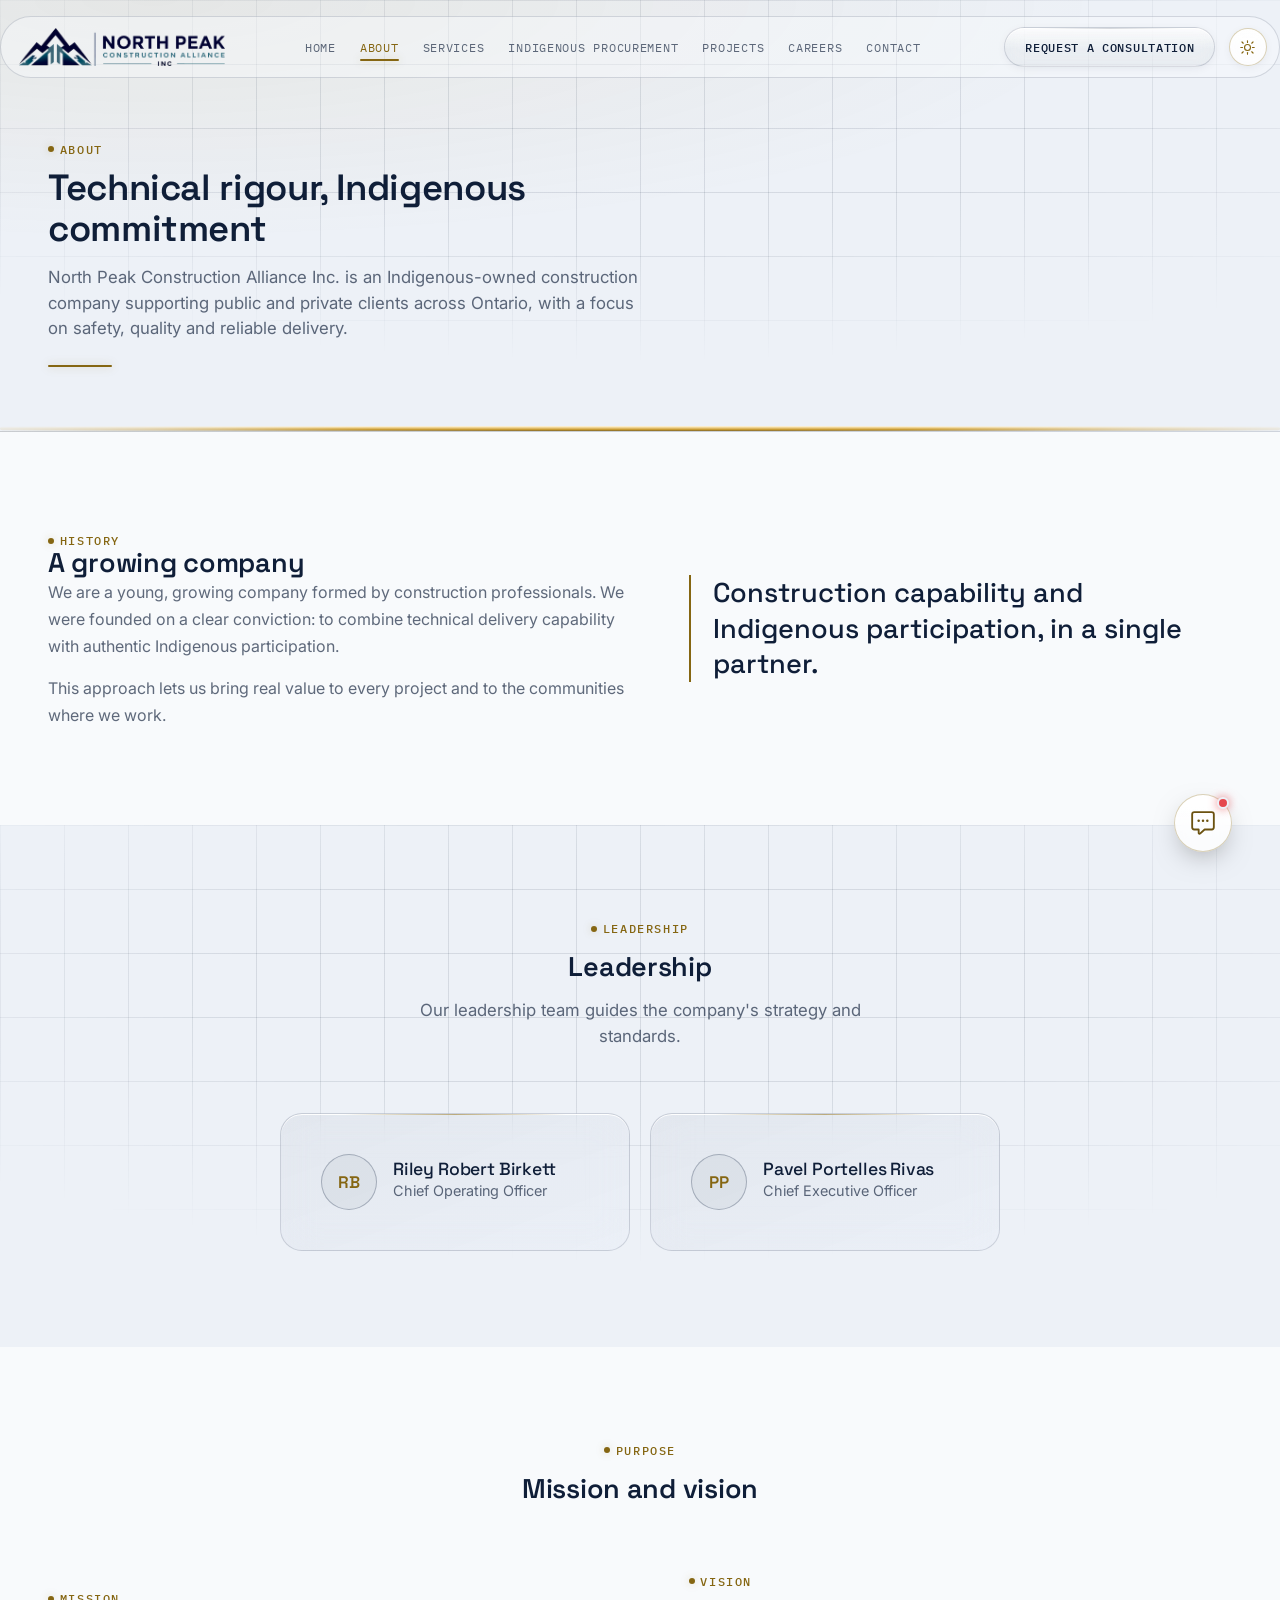
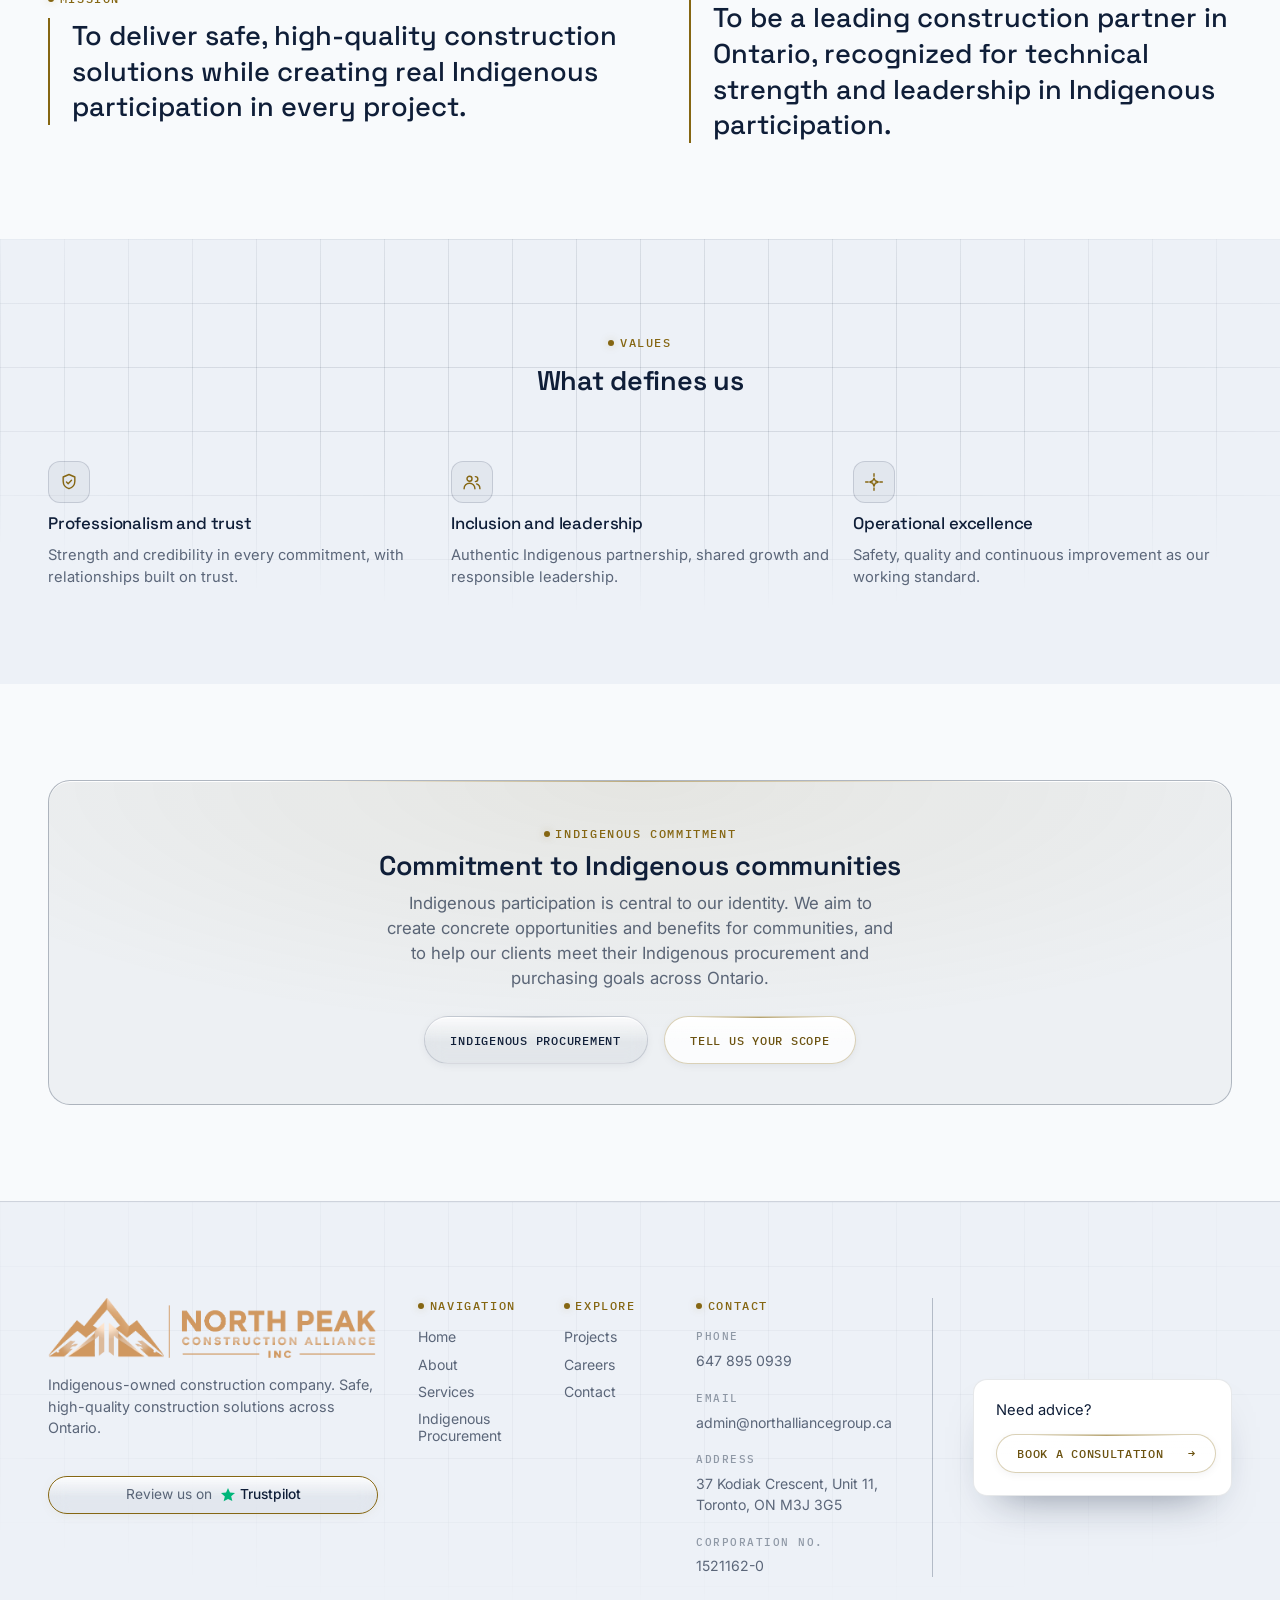
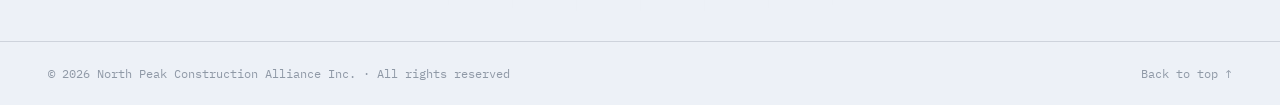
==== commit 39fa636f: "Add files via upload" ====
--- a/about/index.html
+++ b/about/index.html
@@ -24,18 +24,18 @@
 })();
 </script>
 <meta name="viewport" content="width=device-width, initial-scale=1.0">
-<title>North Peak Construction Alliance Inc. — Indigenous-owned construction in Canada</title>
-<meta name="description" content="Indigenous-owned construction company in Ontario: project management, general contracting and on-site delivery with safety and quality.">
+<title>About — North Peak Construction Alliance</title>
+<meta name="description" content="North Peak Construction Alliance Inc.: an Indigenous-owned construction company. Meet our leadership and learn our history, mission, vision and values.">
 
 <!-- ASUNCIÓN: dominio placeholder — reemplazar cuando exista el dominio real -->
-<link rel="canonical" href="https://northalliancegroup.ca/">
+<link rel="canonical" href="https://northalliancegroup.ca/about">
 
 <!-- Open Graph / redes sociales -->
 <meta property="og:type" content="website">
-<meta property="og:url" content="https://northalliancegroup.ca/">
+<meta property="og:url" content="https://northalliancegroup.ca/about">
 <meta property="og:site_name" content="North Peak Construction Alliance">
-<meta property="og:title" content="North Peak Construction Alliance Inc. — Indigenous-owned construction in Canada">
-<meta property="og:description" content="Indigenous-owned construction company in Ontario: project management, general contracting and on-site delivery with safety and quality.">
+<meta property="og:title" content="About — North Peak Construction Alliance">
+<meta property="og:description" content="North Peak Construction Alliance Inc.: an Indigenous-owned construction company. Meet our leadership and learn our history, mission, vision and values.">
 <meta property="og:locale" content="en_CA">
 <meta property="og:image" content="https://northalliancegroup.ca/images/og-image.jpg">
 <meta property="og:image:width" content="1200">
@@ -43,9 +43,9 @@
 <meta property="og:image:alt" content="North Peak Construction Alliance Inc. — Indigenous-owned construction, Ontario-wide">
 
 <meta name="twitter:card" content="summary_large_image">
-<meta name="twitter:title" content="North Peak Construction Alliance Inc. — Indigenous-owned construction in Canada">
+<meta name="twitter:title" content="About — North Peak Construction Alliance">
 <meta name="twitter:image" content="https://northalliancegroup.ca/images/og-image.jpg">
-<meta name="twitter:description" content="Indigenous-owned construction company in Ontario: project management, general contracting and on-site delivery with safety and quality.">
+<meta name="twitter:description" content="North Peak Construction Alliance Inc.: an Indigenous-owned construction company. Meet our leadership and learn our history, mission, vision and values.">
 
 <meta name="robots" content="index, follow, max-image-preview:large, max-snippet:-1, max-video-preview:-1">
 <meta name="theme-color" content="#EDF1F7" media="(prefers-color-scheme: light)">
@@ -83,81 +83,29 @@
   "@context": "https://schema.org",
   "@graph": [
     {
-      "@type": "GeneralContractor",
-      "@id": "https://northalliancegroup.ca/#organization",
-      "name": "North Peak Construction Alliance Inc.",
-      "legalName": "North Peak Construction Alliance Inc.",
-      "url": "https://northalliancegroup.ca/",
-      "logo": "https://northalliancegroup.ca/images/logo-horizontal.webp",
-      "image": "https://northalliancegroup.ca/images/og-image.jpg",
-      "description": "Indigenous-owned construction company delivering project management, general contracting and specialized on-site execution in Ontario.",
-      "telephone": "+1-647-895-0939",
-      "email": "admin@northalliancegroup.ca",
-      "address": {
-        "@type": "PostalAddress",
-        "streetAddress": "37 Kodiak Crescent, Unit 11",
-        "addressLocality": "Toronto",
-        "addressRegion": "ON",
-        "postalCode": "M3J 3G5",
-        "addressCountry": "CA"
-      },
-      "areaServed": [
+      "@type": "BreadcrumbList",
+      "@id": "https://northalliancegroup.ca/about#breadcrumb",
+      "itemListElement": [
         {
-          "@type": "AdministrativeArea",
-          "name": "Ontario"
+          "@type": "ListItem",
+          "position": 1,
+          "name": "Home",
+          "item": "https://northalliancegroup.ca/"
         },
         {
-          "@type": "Country",
-          "name": "Canada"
+          "@type": "ListItem",
+          "position": 2,
+          "name": "About",
+          "item": "https://northalliancegroup.ca/about"
         }
-      ],
-      "identifier": {
-        "@type": "PropertyValue",
-        "name": "Canada Corporation Number",
-        "value": "1521162-0"
-      },
-      "employee": [
-        {
-          "@type": "Person",
-          "name": "Riley Robert Birkett",
-          "jobTitle": "Chief Operating Officer"
-        },
-        {
-          "@type": "Person",
-          "name": "Pavel Portelles Rivas",
-          "jobTitle": "Chief Executive Officer"
-        }
-      ],
-      "knowsAbout": [
-        "Project management",
-        "General contracting",
-        "Skilled labour supply",
-        "Commercial construction",
-        "Institutional construction",
-        "Infrastructure services",
-        "Restoration and rehabilitation",
-        "Masonry and bricklaying",
-        "Concrete and concrete repair",
-        "Specialized construction services",
-        "Indigenous procurement"
       ]
     },
     {
-      "@type": "WebSite",
-      "@id": "https://northalliancegroup.ca/#website",
-      "url": "https://northalliancegroup.ca/",
-      "name": "North Peak Construction Alliance Inc.",
-      "inLanguage": "en-CA",
-      "publisher": {
-        "@id": "https://northalliancegroup.ca/#organization"
-      }
-    },
-    {
-      "@type": "WebPage",
-      "@id": "https://northalliancegroup.ca/#webpage",
-      "url": "https://northalliancegroup.ca/",
-      "name": "North Peak Construction Alliance Inc. — Indigenous-owned construction in Canada",
-      "description": "Indigenous-owned construction company in Ontario: project management, general contracting and on-site delivery with safety and quality.",
+      "@type": "AboutPage",
+      "@id": "https://northalliancegroup.ca/about#webpage",
+      "url": "https://northalliancegroup.ca/about",
+      "name": "About — North Peak Construction Alliance",
+      "description": "North Peak Construction Alliance Inc.: an Indigenous-owned construction company. Meet our leadership and learn our history, mission, vision and values.",
       "isPartOf": {
         "@id": "https://northalliancegroup.ca/#website"
       },
@@ -168,7 +116,16 @@
       "primaryImageOfPage": {
         "@type": "ImageObject",
         "url": "https://northalliancegroup.ca/images/og-image.jpg"
+      },
+      "breadcrumb": {
+        "@id": "https://northalliancegroup.ca/about#breadcrumb"
       }
+    },
+    {
+      "@type": "Organization",
+      "@id": "https://northalliancegroup.ca/#organization",
+      "name": "North Peak Construction Alliance Inc.",
+      "url": "https://northalliancegroup.ca/"
     }
   ]
 }
@@ -177,17 +134,12 @@
 <body>
 
 <!-- ═══════════════════════════════════════════
-     HEADER — cristal flotante, con zona de logo dedicada.
-     ─────────────────────────────────────────────────────
-     BLOQUE COMPARTIDO por las 7 páginas. Al replicarlo en las
-     demás páginas, lo ÚNICO que cambia es cuál enlace del nav
-     lleva aria-current="page" (marca la página activa). El
-     resaltado visual de esa marca se define en css/header.css
-     (siguiente archivo de la Fase 1).
+     HEADER — BLOQUE COMPARTIDO (idéntico en las 7 páginas).
+     Lo único que cambia respecto a index.html: aria-current="page"
+     está en el enlace "Nosotros".
 ═══════════════════════════════════════════════ -->
 <header class="site-header">
   <div class="container site-header__row">
-    <!-- El logo lleva a Inicio (index.html), no a un ancla. -->
     <a href="/" class="site-header__mark" aria-label="North Peak Construction Alliance — Home">
       <img class="site-header__logo site-header__logo--dark" src="/images/logo-horizontal.webp" alt="North Peak Construction Alliance Inc.">
       <img class="site-header__logo site-header__logo--light" src="/images/logo-horizontal-light.webp" alt="" aria-hidden="true">
@@ -195,41 +147,42 @@
       <img class="site-header__logo site-header__logo--mark-light" src="/images/logo-mark-light.webp" alt="" aria-hidden="true">
     </a>
     <nav class="site-nav" id="site-nav">
-      <a href="/" aria-current="page">Home</a>
-      <a href="/about">About</a>
+      <a href="/">Home</a>
+      <a href="/about" aria-current="page">About</a>
       <a href="/services">Services</a>
       <a href="/indigenous-procurement">Indigenous Procurement</a>
       <a href="/projects">Projects</a>
       <a href="/careers">Careers</a>
       <a href="/contact">Contact</a>
-      <a href="https://wa.me/16478950939" target="_blank" rel="noopener" class="site-nav__cta btn btn--ghost btn--sm site-nav__wa" aria-label="WhatsApp">
-        <svg viewBox="0 0 24 24" width="16" height="16" fill="currentColor" aria-hidden="true">
-          <path d="M12.04 2C6.58 2 2.13 6.45 2.13 11.91c0 1.75.46 3.45 1.32 4.95L2 22l5.25-1.38a9.9 9.9 0 0 0 4.79 1.22h.01c5.46 0 9.91-4.45 9.91-9.91S17.5 2 12.04 2Zm0 18.02h-.01a8.2 8.2 0 0 1-4.19-1.15l-.3-.18-3.12.82.83-3.04-.2-.31a8.15 8.15 0 0 1-1.26-4.35c0-4.53 3.7-8.22 8.25-8.22 2.2 0 4.27.86 5.83 2.42a8.16 8.16 0 0 1 2.41 5.81c0 4.53-3.7 8.2-8.24 8.2Zm4.52-6.15c-.25-.13-1.47-.72-1.69-.8-.23-.09-.39-.13-.56.12-.16.25-.64.8-.78.97-.14.16-.29.18-.54.06-.25-.13-1.05-.39-1.99-1.23-.74-.65-1.23-1.46-1.38-1.71-.14-.25-.01-.38.11-.51.11-.11.25-.29.37-.43.13-.14.17-.25.25-.41.08-.16.04-.31-.02-.43-.06-.12-.56-1.35-.76-1.84-.2-.48-.4-.42-.56-.43h-.48c-.16 0-.43.06-.65.31-.22.25-.85.83-.85 2.03s.87 2.35.99 2.51c.12.16 1.71 2.61 4.15 3.66.58.25 1.03.4 1.38.51.58.19 1.11.16 1.53.1.47-.07 1.47-.6 1.68-1.18.21-.58.21-1.07.14-1.18-.06-.11-.22-.17-.47-.29Z"/>
-        </svg>
-        <span>WhatsApp</span>
-      </a>
-      <div class="site-nav__theme-pair">
-        <button type="button" class="site-nav__theme-btn" data-set-theme="light" aria-label="Light mode">
-          <svg viewBox="0 0 24 24" width="18" height="18" fill="none" stroke="currentColor" stroke-width="1.6" stroke-linecap="round" aria-hidden="true">
-            <circle cx="12" cy="12" r="4.2"></circle>
-            <line x1="12" y1="2.5" x2="12" y2="5"></line>
-            <line x1="12" y1="19" x2="12" y2="21.5"></line>
-            <line x1="4.2" y1="4.2" x2="6" y2="6"></line>
-            <line x1="18" y1="18" x2="19.8" y2="19.8"></line>
-            <line x1="2.5" y1="12" x2="5" y2="12"></line>
-            <line x1="19" y1="12" x2="21.5" y2="12"></line>
-            <line x1="4.2" y1="19.8" x2="6" y2="18"></line>
-            <line x1="18" y1="6" x2="19.8" y2="4.2"></line>
+      <a href="/contact" class="site-nav__cta btn btn--ghost btn--sm">Request a consultation</a>
+      <div class="site-nav__tools">
+        <a class="wa-btn" href="https://wa.me/16478950939" target="_blank" rel="noopener" aria-label="WhatsApp">
+          <svg viewBox="0 0 24 24" width="16" height="16" fill="currentColor" aria-hidden="true">
+            <path d="M12.04 2C6.58 2 2.13 6.45 2.13 11.91c0 1.75.46 3.45 1.32 4.95L2 22l5.25-1.38a9.9 9.9 0 0 0 4.79 1.22h.01c5.46 0 9.91-4.45 9.91-9.91S17.5 2 12.04 2Zm0 18.02h-.01a8.2 8.2 0 0 1-4.19-1.15l-.3-.18-3.12.82.83-3.04-.2-.31a8.15 8.15 0 0 1-1.26-4.35c0-4.53 3.7-8.22 8.25-8.22 2.2 0 4.27.86 5.83 2.42a8.16 8.16 0 0 1 2.41 5.81c0 4.53-3.7 8.2-8.24 8.2Zm4.52-6.15c-.25-.13-1.47-.72-1.69-.8-.23-.09-.39-.13-.56.12-.16.25-.64.8-.78.97-.14.16-.29.18-.54.06-.25-.13-1.05-.39-1.99-1.23-.74-.65-1.23-1.46-1.38-1.71-.14-.25-.01-.38.11-.51.11-.11.25-.29.37-.43.13-.14.17-.25.25-.41.08-.16.04-.31-.02-.43-.06-.12-.56-1.35-.76-1.84-.2-.48-.4-.42-.56-.43h-.48c-.16 0-.43.06-.65.31-.22.25-.85.83-.85 2.03s.87 2.35.99 2.51c.12.16 1.71 2.61 4.15 3.66.58.25 1.03.4 1.38.51.58.19 1.11.16 1.53.1.47-.07 1.47-.6 1.68-1.18.21-.58.21-1.07.14-1.18-.06-.11-.22-.17-.47-.29Z"/>
           </svg>
-          <span>Light</span>
+          <span>WhatsApp</span>
+        </a>
+      <button type="button" class="theme-toggle theme-toggle--nav" id="theme-toggle-nav" aria-label="Toggle theme" aria-pressed="false" title="Toggle theme">
+          <span class="theme-toggle__icon theme-toggle__icon--sun" aria-hidden="true">
+            <svg viewBox="0 0 24 24" fill="none" stroke="currentColor" stroke-width="1.6" stroke-linecap="round">
+              <circle cx="12" cy="12" r="4.2"></circle>
+              <line x1="12" y1="2.5" x2="12" y2="5"></line>
+              <line x1="12" y1="19" x2="12" y2="21.5"></line>
+              <line x1="4.2" y1="4.2" x2="6" y2="6"></line>
+              <line x1="18" y1="18" x2="19.8" y2="19.8"></line>
+              <line x1="2.5" y1="12" x2="5" y2="12"></line>
+              <line x1="19" y1="12" x2="21.5" y2="12"></line>
+              <line x1="4.2" y1="19.8" x2="6" y2="18"></line>
+              <line x1="18" y1="6" x2="19.8" y2="4.2"></line>
+            </svg>
+          </span>
+          <span class="theme-toggle__icon theme-toggle__icon--moon" aria-hidden="true">
+            <svg viewBox="0 0 24 24" fill="none" stroke="currentColor" stroke-width="1.6" stroke-linecap="round" stroke-linejoin="round">
+              <path d="M20 14.5A8.5 8.5 0 1 1 9.5 4a7 7 0 0 0 10.5 10.5z"></path>
+            </svg>
+          </span>
         </button>
-        <button type="button" class="site-nav__theme-btn" data-set-theme="dark" aria-label="Dark mode">
-          <svg viewBox="0 0 24 24" width="18" height="18" fill="none" stroke="currentColor" stroke-width="1.6" stroke-linecap="round" stroke-linejoin="round" aria-hidden="true">
-            <path d="M20 14.5A8.5 8.5 0 1 1 9.5 4a7 7 0 0 0 10.5 10.5z"></path>
-          </svg>
-          <span>Dark</span>
-        </button>
-      </div>
+        </div>
     </nav>
     <div class="site-header__actions">
       <a href="/contact" class="btn btn--ghost btn--sm site-header__cta"><span class="btn__full">Request a consultation</span><span class="btn__short">Consultation</span></a>
@@ -261,205 +214,129 @@
 </header>
 
 <!-- ═══════════════════════════════════════════
-     § HERO — Inicio
-     El marco (.hero__frame) tiene aspect-ratio: 1600/667 —
-     la proporción EXACTA de hero-bg.webp. La imagen llena el
-     marco al 100%, sin recortar ni un píxel y sin zoom.
-     El panel de texto es hermano del marco: en escritorio se
-     superpone a la izquierda (position:absolute, ver layout.css),
-     en móvil cae debajo del marco en flujo normal.
-     NOTA: imágenes del hero SIN TOCAR (pendiente confirmar con el
-     cliente si son definitivas o placeholder).
-═══════════════════════════════════════════════ -->
-<!-- ═══════════════════════════════════════════
-     § HERO — el mensaje, no el logotipo.
-     El logo vive en el header. Aquí va lo único que convierte a un
-     visitante en cliente: qué hacemos, para quién, y qué hacer ahora.
-     El texto se apoya sobre un scrim inferior (ver layout.css) que
-     deja intactos el cielo, la Torre CN, la bandera y las grúas.
-═══════════════════════════════════════════════ -->
-<section class="hero" id="top">
-  <div class="hero__frame">
-    <img fetchpriority="high" decoding="async" class="hero__frame-img hero__frame-img--dark" src="/images/hero-bg.webp" alt="Tower cranes and a building under construction over the Toronto skyline" loading="eager">
-    <img fetchpriority="high" decoding="async" class="hero__frame-img hero__frame-img--light" src="/images/hero-bg-light.webp" alt="" aria-hidden="true" loading="eager">
-    <div class="hero__frame-overlay"></div>
-    <!-- Logo centrado sobre la foto — SOLO MÓVIL. Dos versiones: color (modo
-         claro) y blanco (modo oscuro). En escritorio no se muestra. -->
-    <div class="hero__mobile-logo" aria-hidden="true">
-      <img class="hero__mobile-logo-img hero__mobile-logo-img--color" src="/images/logo-hero-color.webp" alt="North Peak Construction Alliance Inc." width="240" height="160">
-      <img class="hero__mobile-logo-img hero__mobile-logo-img--white" src="/images/logo-hero-white.webp" alt="" aria-hidden="true" width="240" height="160">
-    </div>
-  </div>
-
-  <div class="hero__panel-wrap">
-    <div class="container">
-      <div class="hero__content reveal reveal-left">
-        <h1 class="hero__title">
-          <span class="hero__title-full">
-            <span class="hero__title-line">Real construction capability.</span>
-            <span class="hero__title-line">Authentic Indigenous partnership.</span>
-          </span>
-          <span class="hero__title-short">Real construction capability.</span>
-        </h1>
-        <p class="hero__lede">Projects delivered across Ontario for general contractors, public bodies and private clients — meeting Indigenous procurement goals without compromising safety, quality or schedule.</p>
-        <div class="hero__actions">
-          <a href="/contact" class="btn btn--primary"><span class="btn__full">Start your project</span><span class="btn__short">Start</span></a>
-          <a href="/services" class="btn btn--ghost"><span class="btn__full">Explore our services</span><span class="btn__short">Services</span></a>
-        </div>
-      </div>
-    </div>
-  </div>
-</section>
-
-<!-- ═══════════════════════════════════════════
-     § BARRA DE CREDENCIALES
-     Los cuatro datos que un oficial de compras públicas busca en los
-     primeros diez segundos. Todos verificables — nada inventado.
-     Además, absorbe la transición entre la foto y la página.
-═══════════════════════════════════════════════ -->
-<section class="trust-bar">
+     § CABECERA DE PÁGINA (banner sin foto)
+═══════════════════════════════════════════════ -->
+<section class="page-hero grid-texture" id="nosotros">
   <div class="container">
-    <div class="trust-bar__grid">
-      <div class="trust-bar__item">
-        <span class="trust-bar__label">Ownership</span>
-        <span class="trust-bar__value"><em>Indigenous-owned</em></span>
-      </div>
-      <div class="trust-bar__item">
-        <span class="trust-bar__label">Service areas</span>
-        <span class="trust-bar__value">10 disciplines</span>
-      </div>
-      <div class="trust-bar__item">
-        <span class="trust-bar__label">Coverage</span>
-        <span class="trust-bar__value">Across Ontario</span>
-      </div>
-      <div class="trust-bar__item">
-        <span class="trust-bar__label">Incorporation</span>
-        <span class="trust-bar__value">Federal &middot; No.&nbsp;1521162-0</span>
-      </div>
-    </div>
-  </div>
-</section>
-
-<!-- ═══════════════════════════════════════════
-     § POR QUÉ NORTH PEAK — ventajas competitivas.
-     El h1 y la presentación se movieron al hero, que es su sitio.
-     Esta sección ahora abre con h2 y va directo al valor.
-═══════════════════════════════════════════════ -->
-<section class="section grid-texture" id="presentacion" style="background:var(--void);">
+    <div class="page-hero__inner reveal">
+      <span class="readout">About</span>
+      <h1>Technical rigour, Indigenous commitment</h1>
+      <p class="lede">North Peak Construction Alliance Inc. is an Indigenous-owned construction company supporting public and private clients across Ontario, with a focus on safety, quality and reliable delivery.</p>
+      <div class="page-hero__rule"></div>
+    </div>
+  </div>
+</section>
+
+<!-- ═══════════════════════════════════════════
+     § HISTORIA — split texto / declaración
+═══════════════════════════════════════════════ -->
+<section class="section" id="historia" style="background:var(--void-soft);">
+  <div class="container split">
+    <div class="reveal reveal-left">
+      <span class="readout">History</span>
+      <h2>A growing company</h2>
+      <p>We are a young, growing company formed by construction professionals. We were founded on a clear conviction: to combine technical delivery capability with authentic Indigenous participation.</p>
+      <p>This approach lets us bring real value to every project and to the communities where we work.</p>
+    </div>
+    <div class="reveal reveal-right">
+      <p class="statement">Construction capability and Indigenous participation, in a single partner.</p>
+    </div>
+  </div>
+</section>
+
+<!-- ═══════════════════════════════════════════
+     § DIRECCIÓN — tarjetas de perfil (iniciales)
+═══════════════════════════════════════════════ -->
+<section class="section grid-texture" id="equipo" style="background:var(--void);">
   <div class="container">
     <div class="section-head reveal">
-      <span class="readout">Why North Peak</span>
-      <h2>A partner that delivers on both fronts</h2>
-      <p class="lede">Indigenous participation is not a box we tick. It is who we are, and it comes with the technical capability to build.</p>
-    </div>
-
-    <div class="service-grid reveal-stagger" style="margin-top:var(--space-3);">
-      <article class="service-card reveal reveal-left" style="--i:0;">
-        <span class="readout">Advantage / 01</span>
-        <h3>Authentic Indigenous participation</h3>
-        <p>An Indigenous-owned structure that helps clients and public bodies meet their Indigenous procurement and purchasing goals.</p>
-      </article>
-      <article class="service-card reveal reveal-right" style="--i:1;">
-        <span class="readout">Advantage / 02</span>
-        <h3>Coverage across Ontario</h3>
-        <p>Capacity to support projects in throughout Ontario, with a single technical and safety standard.</p>
-      </article>
-      <article class="service-card reveal reveal-left" style="--i:2;">
-        <span class="readout">Advantage / 03</span>
-        <h3>End-to-end project management</h3>
-        <p>From planning and general contracting to on-site execution, with control of progress, quality and compliance.</p>
-      </article>
-      <article class="service-card reveal reveal-right" style="--i:3;">
-        <span class="readout">Advantage / 04</span>
-        <h3>Safety and operational excellence</h3>
-        <p>Safety, quality and reliable delivery are the foundation of every commitment we make to our clients.</p>
-      </article>
-    </div>
-  </div>
-</section>
-
-<!-- ═══════════════════════════════════════════
-     § RESUMEN DE SERVICIOS + CTA
-     ─────────────────────────────────────────────────────
-     ESQUELETO (Fase 1). El contenido real entra en la FASE 3:
-       · Resumen de los 10 servicios, cada uno enlazando a
-         servicios.html
-       · Llamado a la acción (CTA) hacia contacto.html
-     La grilla completa de servicios vive en servicios.html
-     (Fase 5), no aquí.
-═══════════════════════════════════════════════ -->
-<section class="section grid-texture" id="resumen-servicios" style="background:var(--void-soft);">
+      <span class="readout">Leadership</span>
+      <h2>Leadership</h2>
+      <p class="lede">Our leadership team guides the company's strategy and standards.</p>
+    </div>
+    <div class="profile-grid reveal-stagger">
+      <div class="profile-card glass-panel reveal" style="--i:0;">
+        <span class="profile-card__avatar">RB</span>
+        <div><h3>Riley Robert Birkett</h3><p>Chief Operating Officer</p></div>
+      </div>
+      <div class="profile-card glass-panel reveal" style="--i:1;">
+        <span class="profile-card__avatar">PP</span>
+        <div><h3>Pavel Portelles Rivas</h3><p>Chief Executive Officer</p></div>
+      </div>
+    </div>
+  </div>
+</section>
+
+<!-- ═══════════════════════════════════════════
+     § MISIÓN Y VISIÓN — dos declaraciones a la par
+═══════════════════════════════════════════════ -->
+<section class="section" id="mvv" style="background:var(--void-soft);">
   <div class="container">
     <div class="section-head reveal">
-      <span class="readout">Services</span>
-      <h2>Construction solutions from start to finish</h2>
-      <p class="lede">Ten service areas covering the full project cycle, from management and general contracting to specialized on-site execution.</p>
-    </div>
-
-    <div class="service-grid reveal-stagger">
-      <a class="service-card reveal reveal-left" href="/services" style="--i:0; text-decoration:none;">
-        <span class="readout">Service / 01</span>
-        <h3>Project Management</h3>
-        <p>Planning, coordination and control of the project from start to finish.</p>
-      </a>
-      <a class="service-card reveal reveal-right" href="/services" style="--i:1; text-decoration:none;">
-        <span class="readout">Service / 02</span>
-        <h3>General Contracting</h3>
-        <p>Full delivery of works as general contractor, managing subcontractors and suppliers.</p>
-      </a>
-      <a class="service-card reveal reveal-left" href="/services" style="--i:2; text-decoration:none;">
-        <span class="readout">Service / 03</span>
-        <h3>Skilled Labour Supply</h3>
-        <p>Skilled technical and trades personnel for the various stages of the work.</p>
-      </a>
-      <a class="service-card reveal reveal-right" href="/services" style="--i:3; text-decoration:none;">
-        <span class="readout">Service / 04</span>
-        <h3>Commercial Construction</h3>
-        <p>Commercial and mixed-use spaces, new build or renovation.</p>
-      </a>
-      <a class="service-card reveal reveal-left" href="/services" style="--i:4; text-decoration:none;">
-        <span class="readout">Service / 05</span>
-        <h3>Institutional Construction</h3>
-        <p>Buildings for the public and institutional sector.</p>
-      </a>
-      <a class="service-card reveal reveal-right" href="/services" style="--i:5; text-decoration:none;">
-        <span class="readout">Service / 06</span>
-        <h3>Infrastructure Services</h3>
-        <p>Civil works and infrastructure supporting the project.</p>
-      </a>
-      <a class="service-card reveal reveal-left" href="/services" style="--i:0; text-decoration:none;">
-        <span class="readout">Service / 07</span>
-        <h3>Restoration & Rehabilitation</h3>
-        <p>Recovery and upgrading of existing buildings.</p>
-      </a>
-      <a class="service-card reveal reveal-right" href="/services" style="--i:1; text-decoration:none;">
-        <span class="readout">Service / 08</span>
-        <h3>Masonry & Bricklaying</h3>
-        <p>Masonry and bricklaying with technical finish.</p>
-      </a>
-      <a class="service-card reveal reveal-left" href="/services" style="--i:2; text-decoration:none;">
-        <span class="readout">Service / 09</span>
-        <h3>Concrete & Concrete Repair</h3>
-        <p>Execution and repair of concrete elements.</p>
-      </a>
-      <a class="service-card reveal reveal-right" href="/services" style="--i:3; text-decoration:none;">
-        <span class="readout">Service / 10</span>
-        <h3>Specialized Construction Services</h3>
-        <p>Specific solutions based on the project's technical requirements.</p>
-      </a>
-    </div>
-
-    <div class="reveal btn-row">
-      <a href="/services" class="btn btn--ghost"><span class="btn__full">View all services</span><span class="btn__short">All services</span></a>
-      <a href="/contact" class="btn btn--primary"><span class="btn__full">Talk to our team</span><span class="btn__short">Talk to us</span></a>
-    </div>
-  </div>
-</section>
-
-<!-- ═══════════════════════════════════════════
-     FOOTER — BLOQUE COMPARTIDO por las 7 páginas.
-     Se replica idéntico en cada página. Los enlaces de
-     navegación apuntan a las páginas reales (no anclas).
+      <span class="readout">Purpose</span>
+      <h2>Mission and vision</h2>
+    </div>
+    <div class="split">
+      <div class="reveal reveal-left">
+        <span class="readout">Mission</span>
+        <p class="statement" style="margin-top:0.7rem;">To deliver safe, high-quality construction solutions while creating real Indigenous participation in every project.</p>
+      </div>
+      <div class="reveal reveal-right">
+        <span class="readout">Vision</span>
+        <p class="statement" style="margin-top:0.7rem;">To be a leading construction partner in Ontario, recognized for technical strength and leadership in Indigenous participation.</p>
+      </div>
+    </div>
+  </div>
+</section>
+
+<!-- ═══════════════════════════════════════════
+     § VALORES — características con ícono
+═══════════════════════════════════════════════ -->
+<section class="section grid-texture" id="valores" style="background:var(--void);">
+  <div class="container">
+    <div class="section-head reveal">
+      <span class="readout">Values</span>
+      <h2>What defines us</h2>
+    </div>
+    <div class="feature-grid feature-grid--trio reveal">
+      <div class="feature feature--from-left">
+        <span class="feature__icon"><svg viewBox="0 0 24 24" fill="none" stroke="currentColor" stroke-width="1.7" stroke-linecap="round" stroke-linejoin="round"><path d="M12 3l7 3v5c0 4.5-3 7.6-7 9-4-1.4-7-4.5-7-9V6z"/><path d="M9 12l2 2 4-4"/></svg></span>
+        <h3>Professionalism and trust</h3>
+        <p>Strength and credibility in every commitment, with relationships built on trust.</p>
+      </div>
+      <div class="feature feature--from-bottom">
+        <span class="feature__icon"><svg viewBox="0 0 24 24" fill="none" stroke="currentColor" stroke-width="1.7" stroke-linecap="round" stroke-linejoin="round"><circle cx="9" cy="8" r="3"/><path d="M2.5 20a6.5 6.5 0 0 1 13 0"/><path d="M16 5.5a3 3 0 0 1 0 6"/><path d="M21.5 20a6 6 0 0 0-4-5.7"/></svg></span>
+        <h3>Inclusion and leadership</h3>
+        <p>Authentic Indigenous partnership, shared growth and responsible leadership.</p>
+      </div>
+      <div class="feature feature--from-right">
+        <span class="feature__icon"><svg viewBox="0 0 24 24" fill="none" stroke="currentColor" stroke-width="1.7" stroke-linecap="round" stroke-linejoin="round"><path d="M12 2v3M12 19v3M2 12h3M19 12h3"/><path d="M12 7.5l1.5 3L17 12l-3.5 1.5L12 17l-1.5-3.5L7 12l3.5-1.5z"/></svg></span>
+        <h3>Operational excellence</h3>
+        <p>Safety, quality and continuous improvement as our working standard.</p>
+      </div>
+    </div>
+  </div>
+</section>
+
+<!-- ═══════════════════════════════════════════
+     § COMPROMISO INDÍGENA — banda CTA de cierre
+═══════════════════════════════════════════════ -->
+<section class="section" id="compromiso-indigena" style="background:var(--void-soft);">
+  <div class="container">
+    <div class="cta-band reveal">
+      <span class="readout">Indigenous commitment</span>
+      <h2>Commitment to Indigenous communities</h2>
+      <p class="lede">Indigenous participation is central to our identity. We aim to create concrete opportunities and benefits for communities, and to help our clients meet their Indigenous procurement and purchasing goals across Ontario.</p>
+      <div class="cta-band__actions">
+        <a href="/indigenous-procurement" class="btn btn--ghost"><span class="btn__full">Indigenous procurement</span><span class="btn__short">Procurement</span></a>
+        <a href="/contact" class="btn btn--primary"><span class="btn__full">Tell us your scope</span><span class="btn__short">Tell us</span></a>
+      </div>
+    </div>
+  </div>
+</section>
+
+<!-- ═══════════════════════════════════════════
+     FOOTER — BLOQUE COMPARTIDO (idéntico en las 7 páginas).
 ═══════════════════════════════════════════════ -->
 <footer class="site-footer grid-texture">
   <div class="container site-footer__top">
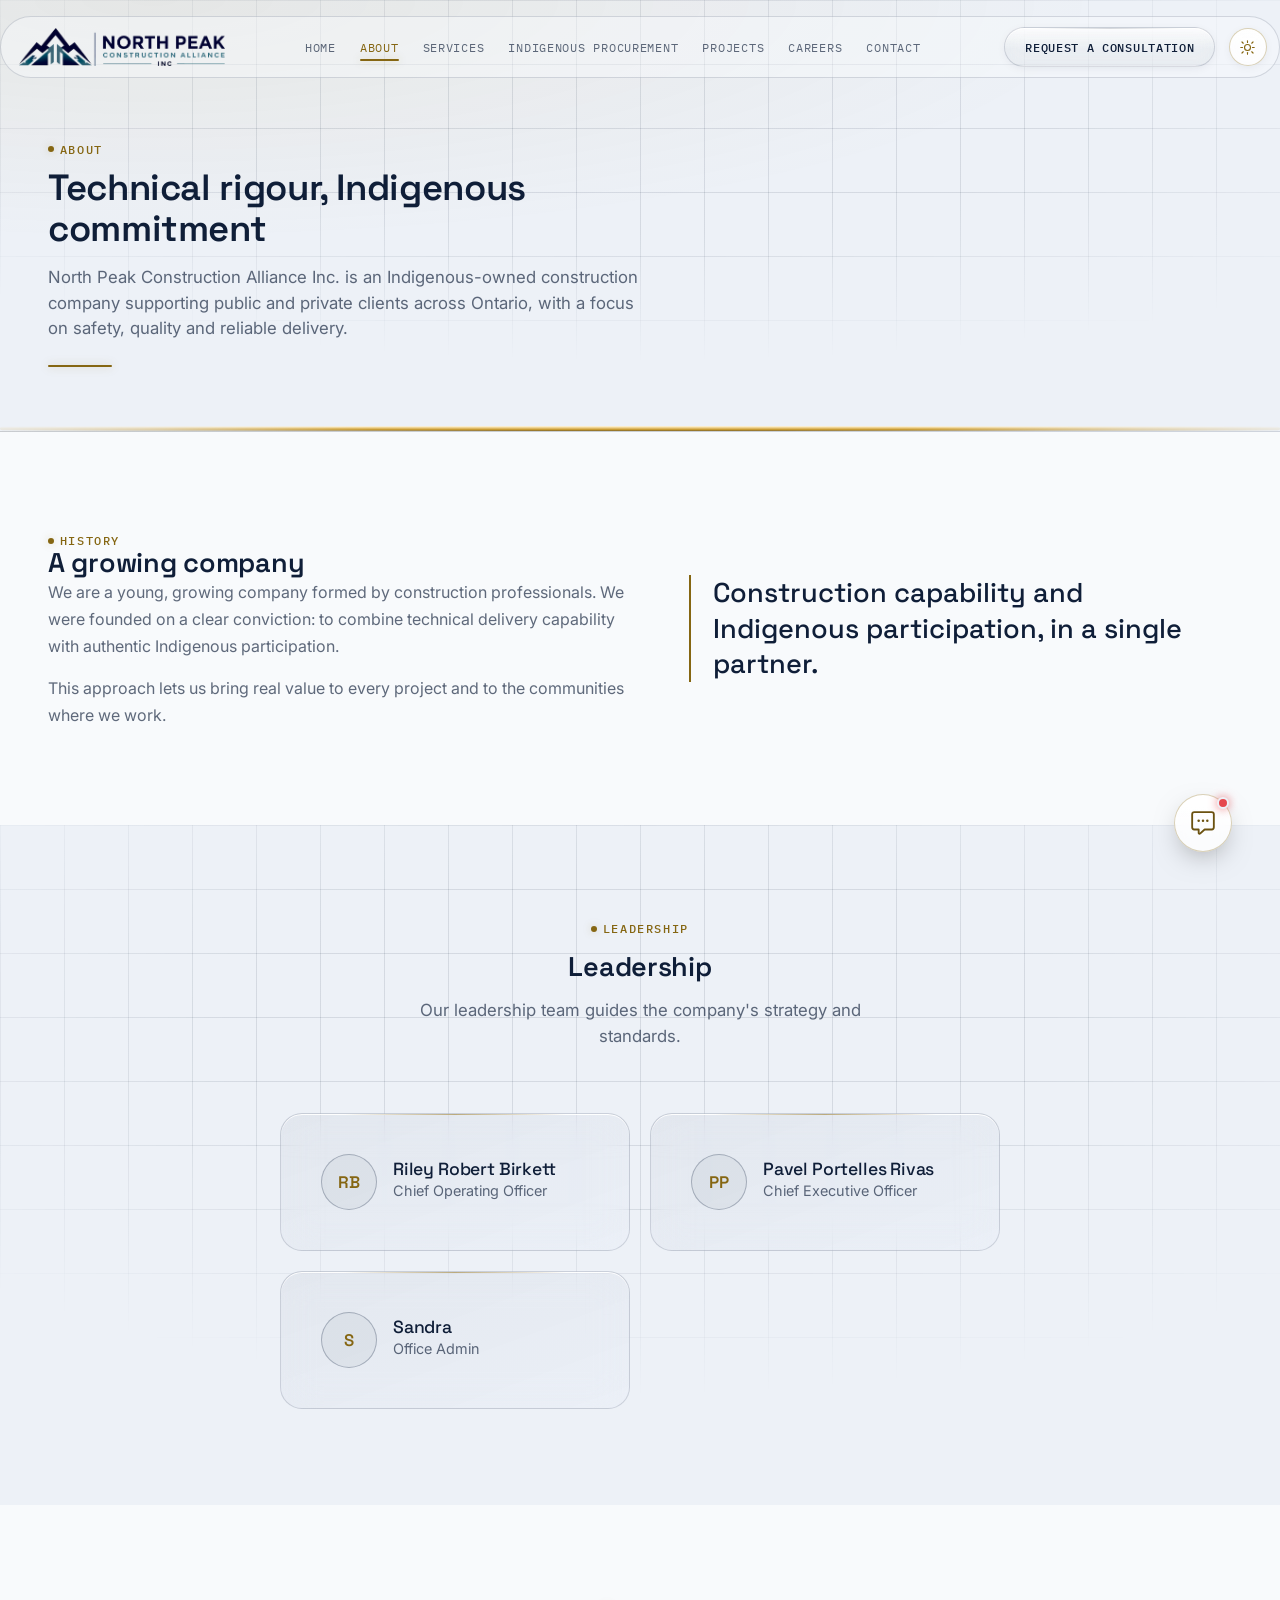
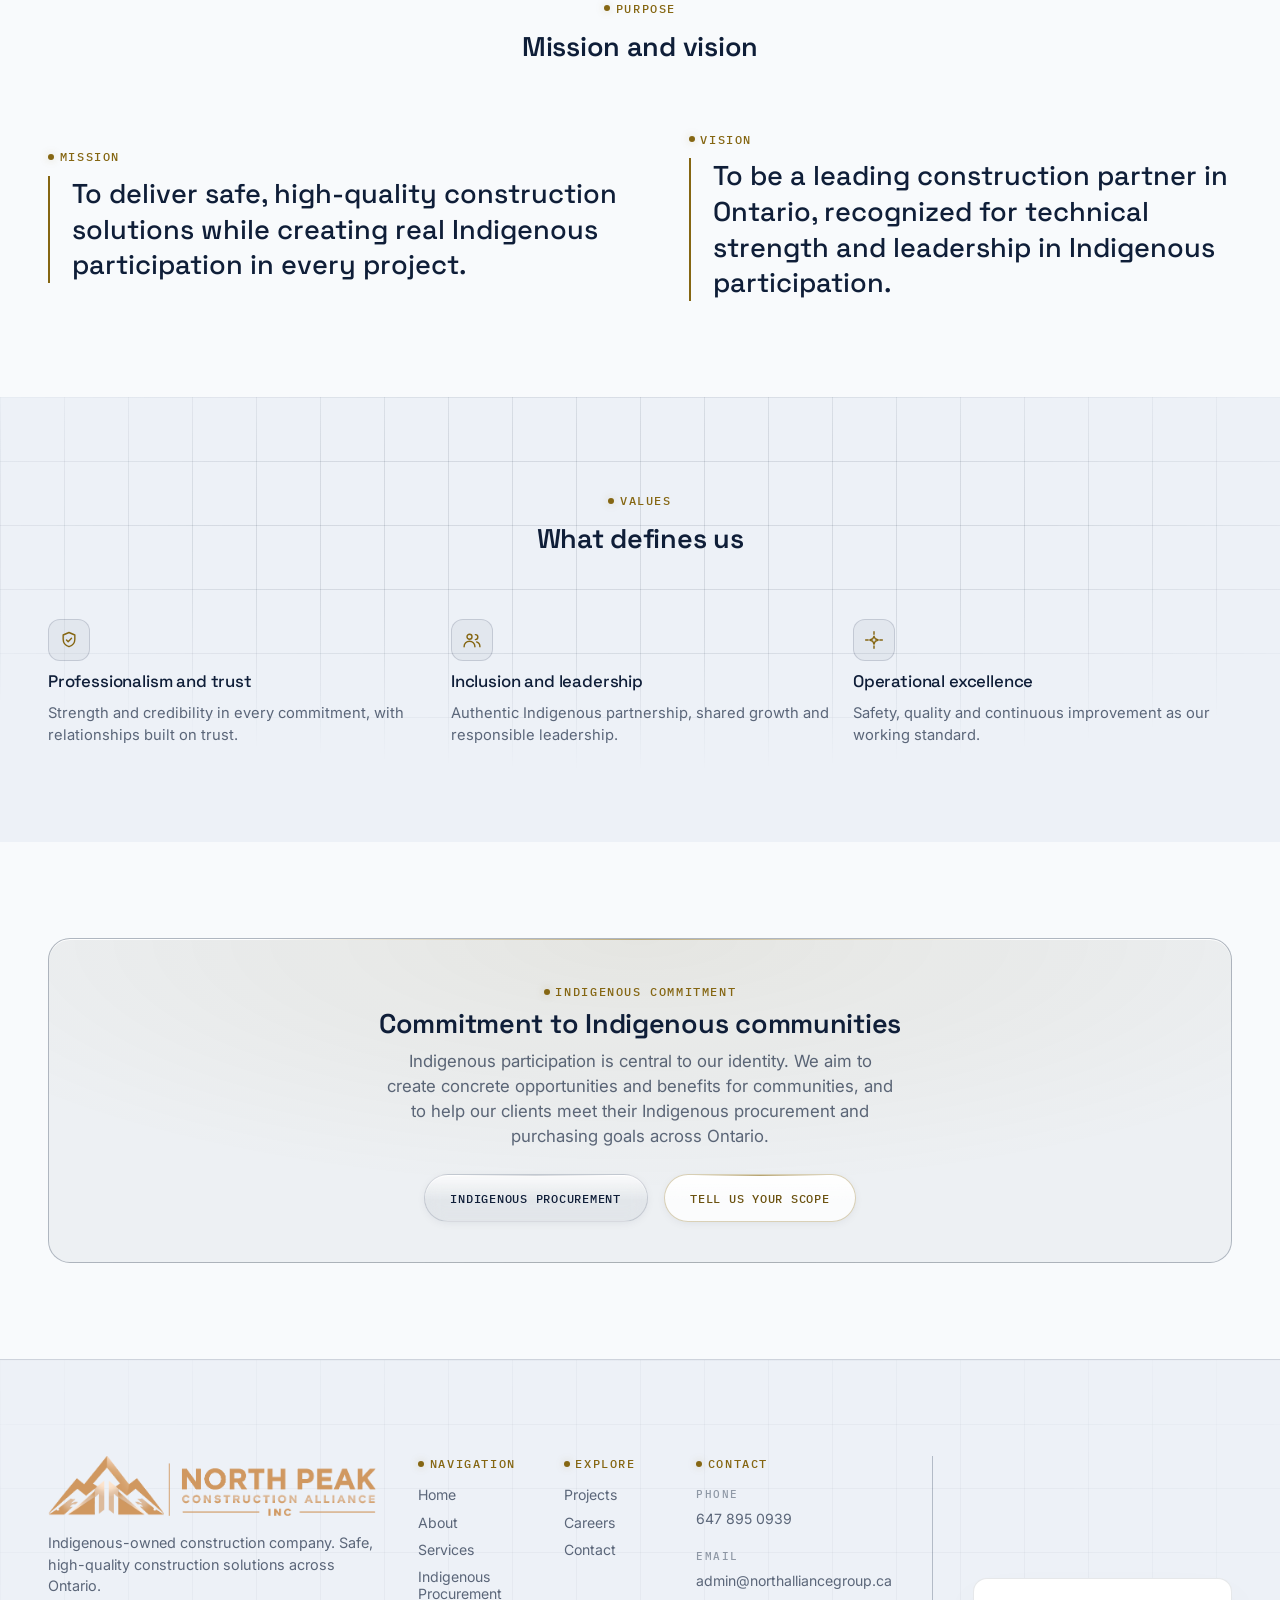
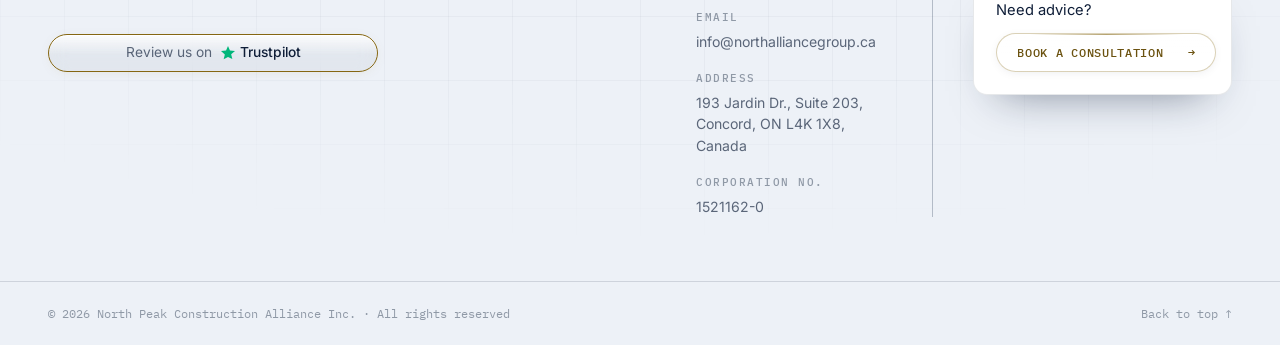
==== commit f5a12f58: "Add files via upload" ====
--- a/about/index.html
+++ b/about/index.html
@@ -263,6 +263,10 @@
         <span class="profile-card__avatar">PP</span>
         <div><h3>Pavel Portelles Rivas</h3><p>Chief Executive Officer</p></div>
       </div>
+      <div class="profile-card glass-panel reveal" style="--i:2;">
+        <span class="profile-card__avatar">S</span>
+        <div><h3>Sandra</h3><p>Office Admin</p></div>
+      </div>
     </div>
   </div>
 </section>
@@ -380,7 +384,8 @@
       <ul class="site-footer__contact">
         <li><span class="meta-label">Phone</span><a href="tel:+16478950939" style="color:inherit; text-decoration:none;">647 895 0939</a></li>
         <li><span class="meta-label">Email</span><a href="mailto:admin@northalliancegroup.ca" style="color:inherit; text-decoration:none;">admin@northalliancegroup.ca</a></li>
-        <li><span class="meta-label">Address</span>37 Kodiak Crescent, Unit 11, Toronto, ON M3J 3G5</li>
+        <li><span class="meta-label">Email</span><a href="mailto:info@northalliancegroup.ca" style="color:inherit; text-decoration:none;">info@northalliancegroup.ca</a></li>
+        <li><span class="meta-label">Address</span>193 Jardin Dr., Suite 203, Concord, ON L4K 1X8, Canada</li>
         <li><span class="meta-label">Corporation No.</span>1521162-0</li>
       </ul>
     </div>
